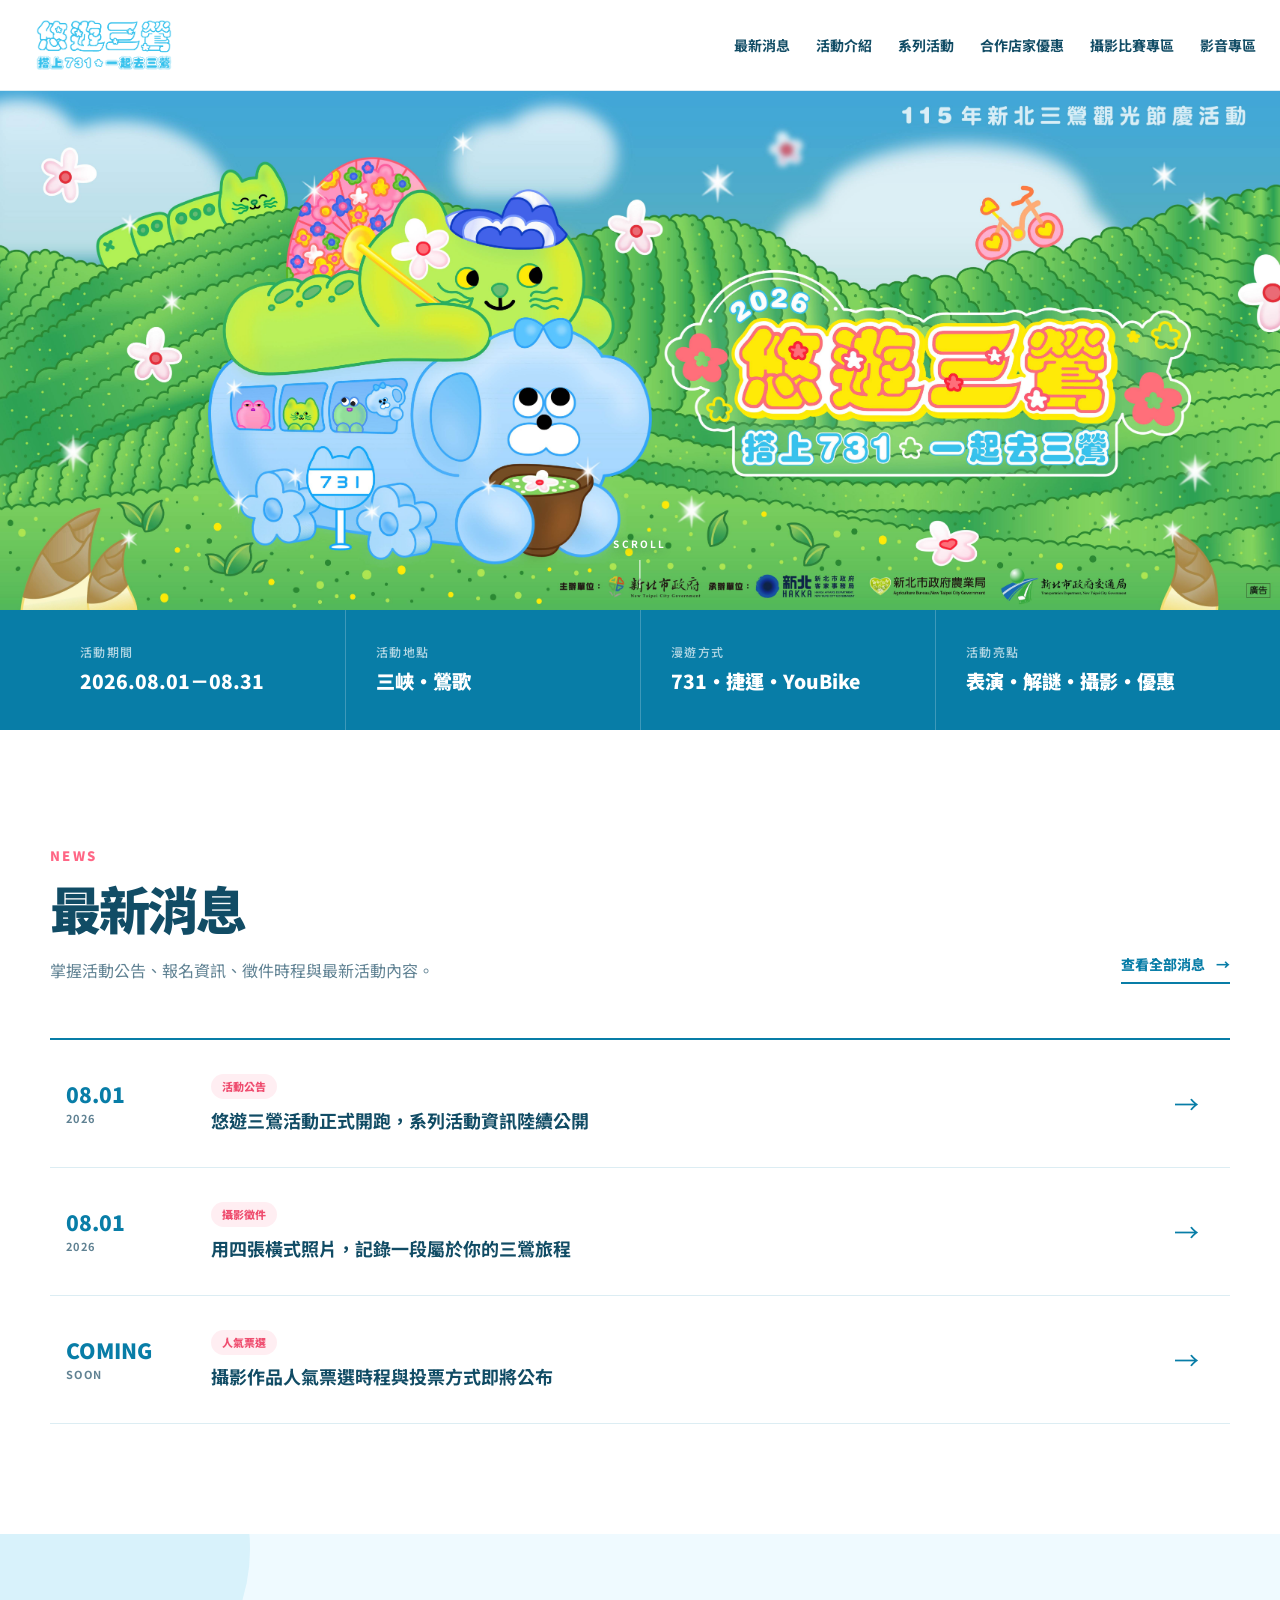
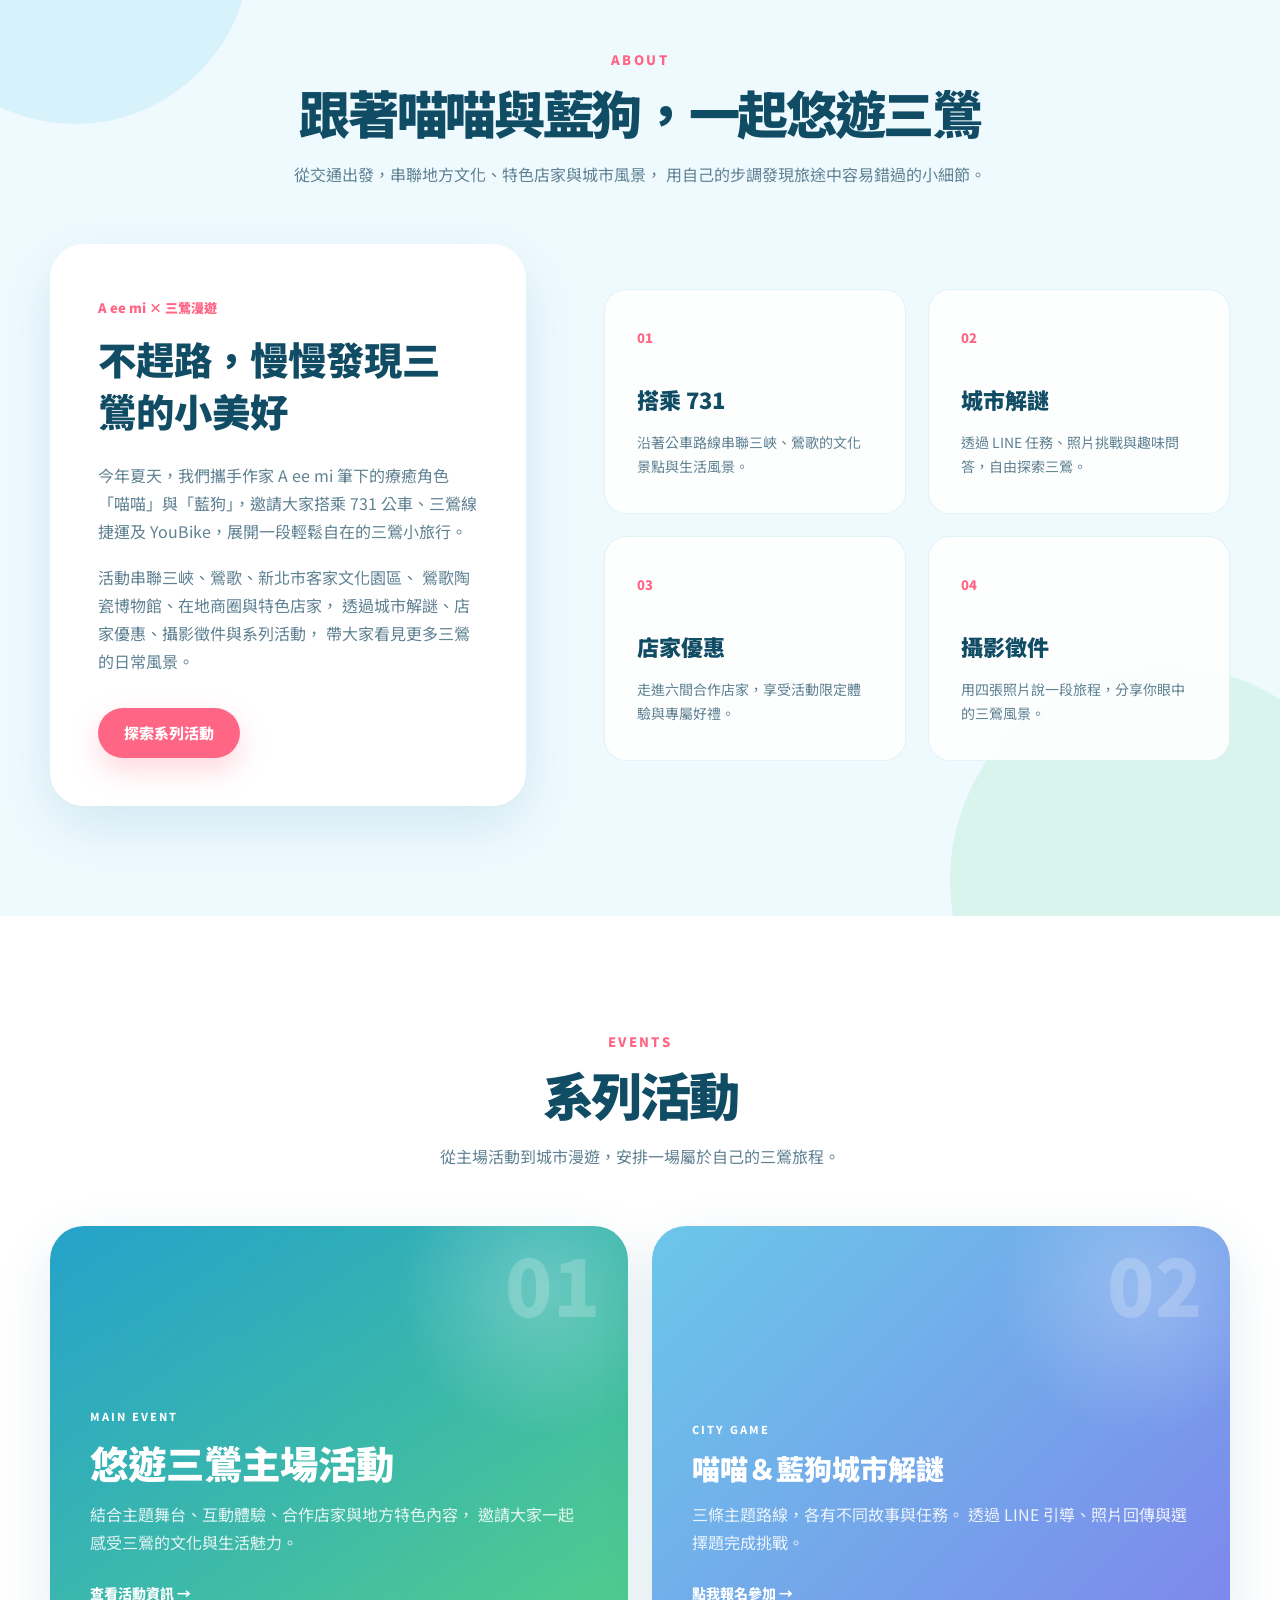
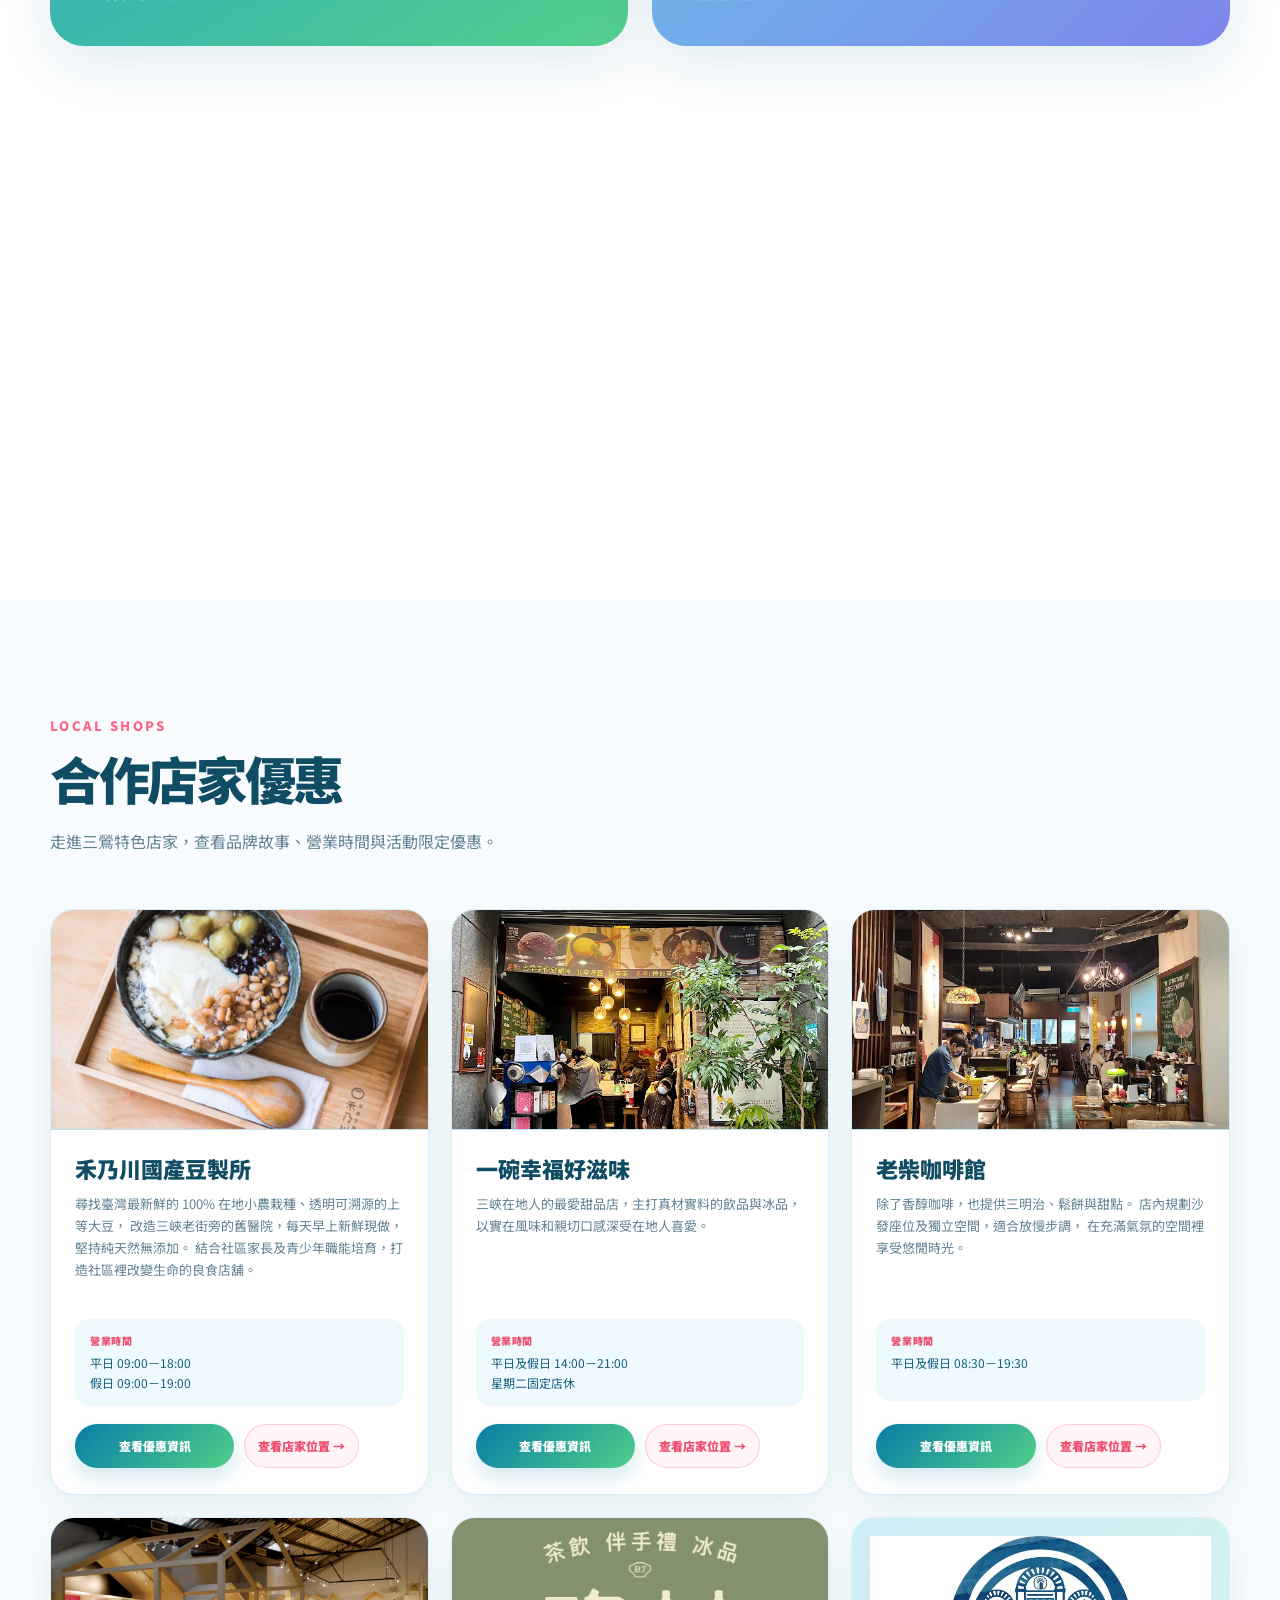
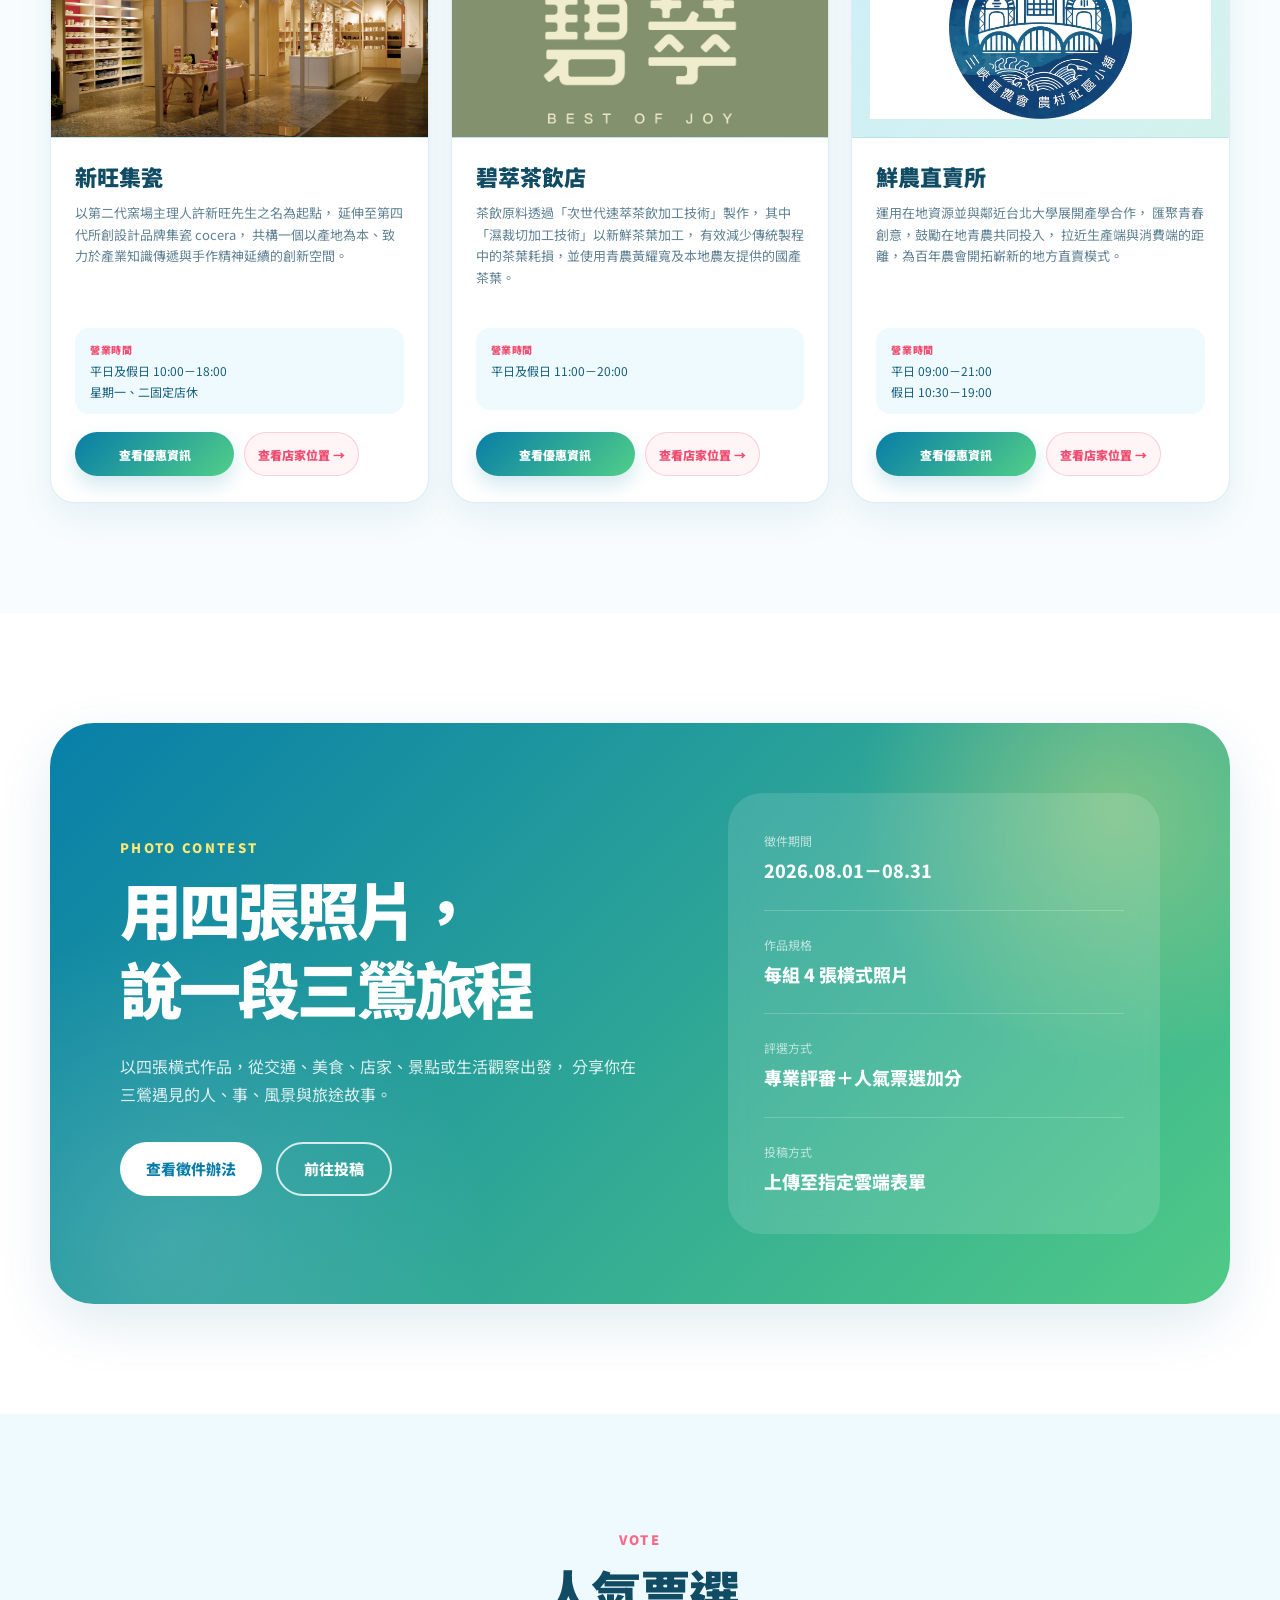
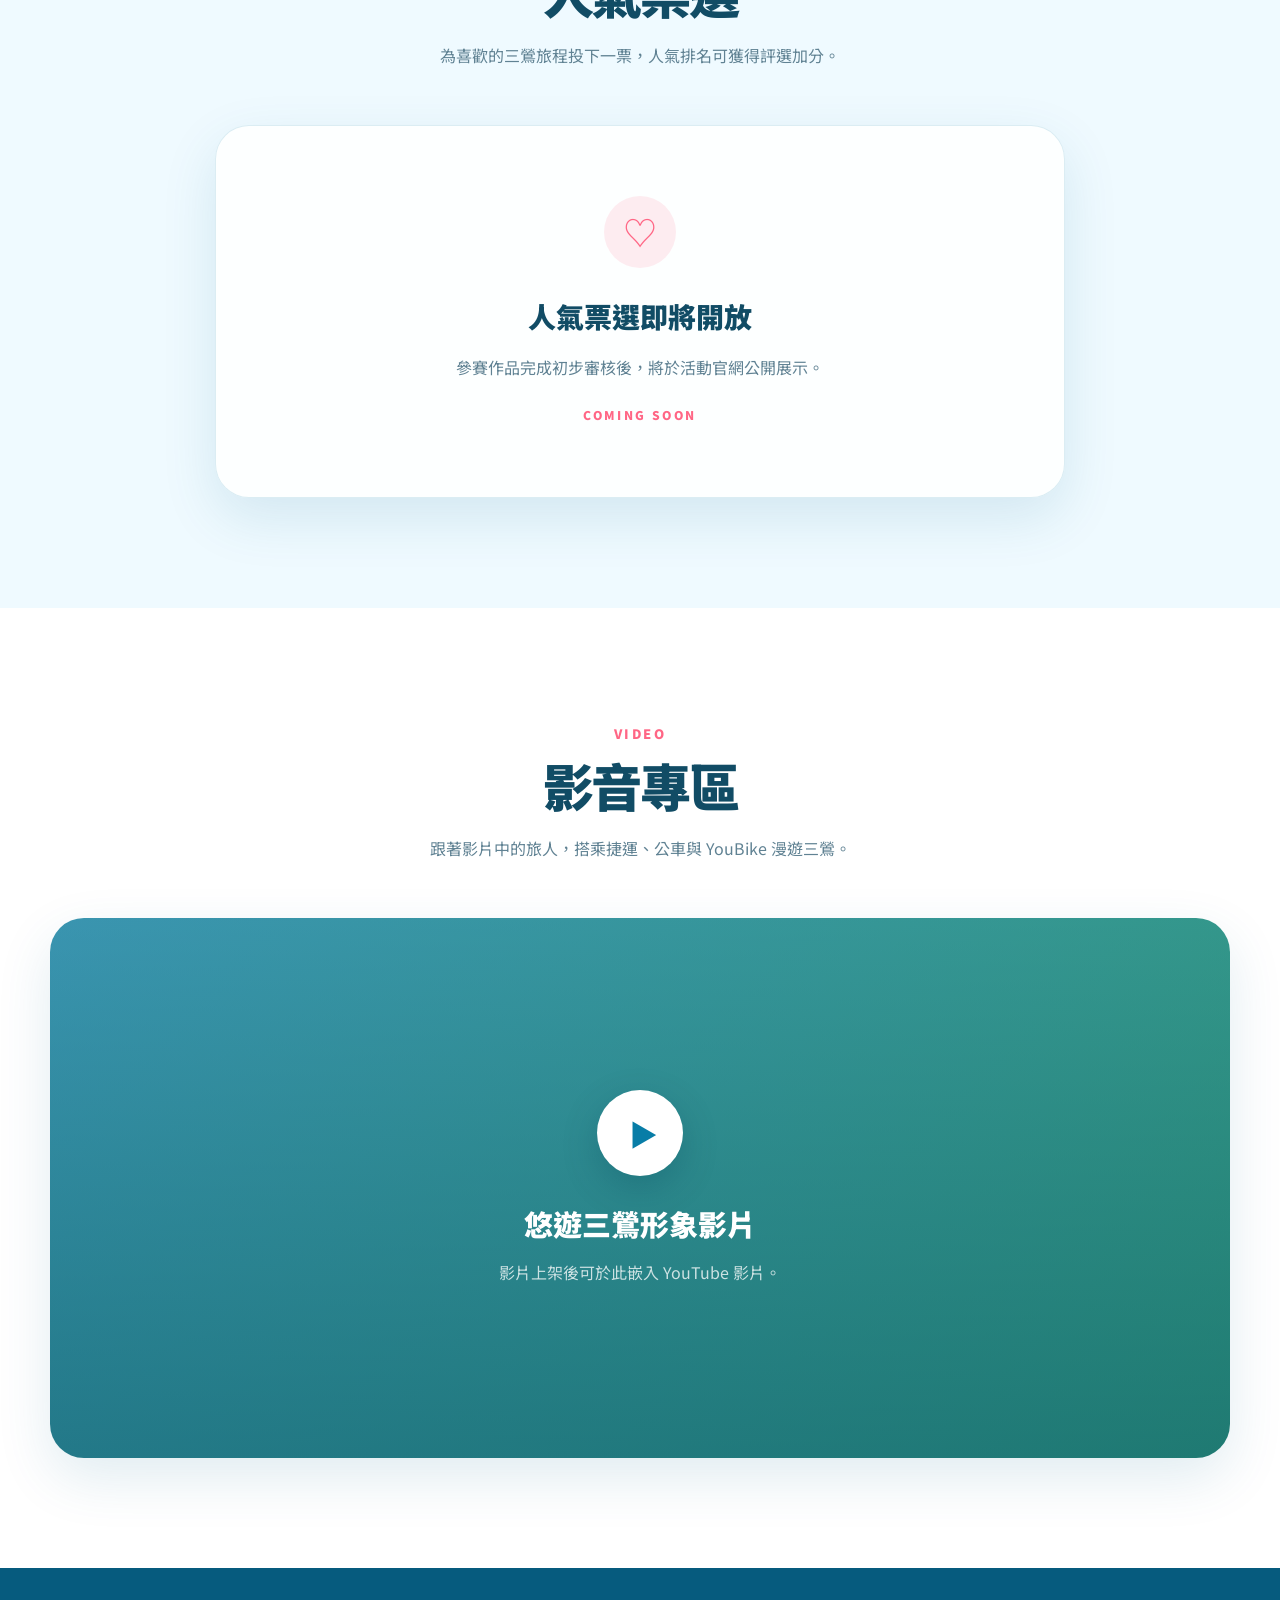
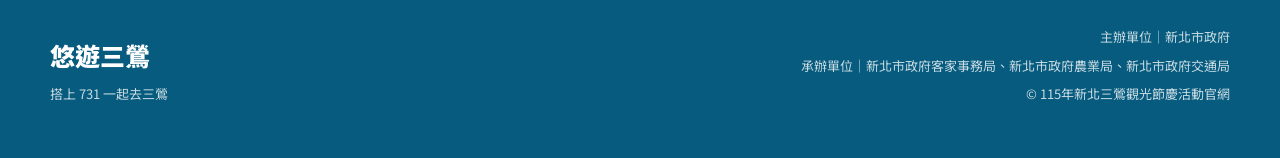
==== index.html @ c8d2fa70 "Update index.html" ====
<!DOCTYPE html>

<html lang="zh-Hant">
<head>
<meta charset="utf-8"/>
<meta content="width=device-width, initial-scale=1.0" name="viewport"/>
<title>悠遊三鶯｜搭上 731 一起去三鶯</title>
<meta content="跟著 A ee mi 筆下的「喵喵&amp;藍狗」，一起搭上 731，探索三峽、鶯歌的文化風景、合作店家、城市解謎與系列活動。" name="description"/>
<link href="https://fonts.googleapis.com" rel="preconnect"/>
<link crossorigin="" href="https://fonts.gstatic.com" rel="preconnect"/>
<link href="https://fonts.googleapis.com/css2?family=Noto+Sans+TC:wght@400;500;700;900&amp;display=swap" rel="stylesheet"/>
<link href="style.css" rel="stylesheet"/>

<style>
  /* 系列活動刪除「名人一日導遊」後的雙卡版型 */
  .events-section .event-grid {
    grid-template-columns: repeat(2, minmax(0, 1fr));
    align-items: stretch;
  }

  .events-section .event-main,
  .events-section .event-game {
    grid-column: auto;
    grid-row: auto;
    min-height: 420px;
  }

  @media (max-width: 768px) {
    .events-section .event-grid {
      grid-template-columns: 1fr;
    }

    .events-section .event-main,
    .events-section .event-game {
      min-height: 340px;
    }
  }
</style>

</head>
<body>
<!-- 網站導覽列 -->
<header class="site-header">
<div class="header-inner">
<a aria-label="悠遊三鶯首頁" class="logo" href="#top"><img alt="悠遊三鶯" class="site-logo-image" src="images/logo.png"/></a>
<button aria-controls="main-nav" aria-expanded="false" aria-label="開啟選單" class="menu-toggle" type="button">
<span></span>
<span></span>
<span></span>
</button>
<nav class="main-nav" id="main-nav">
<a href="#news">最新消息</a>
<a href="#about">活動介紹</a>
<a href="#events">系列活動</a>
<a href="#shops">合作店家優惠</a>
<a href="#photo">攝影比賽專區</a>
<a href="#video">影音專區</a>
</nav>
</div>
</header>
<main id="top">
<!-- 首頁滿版 Banner -->
<section aria-label="悠遊三鶯活動主視覺" class="hero-banner">
<img alt="2026 悠遊三鶯，搭上 731 一起去三鶯" src="kv.png"/>
<a aria-label="向下查看活動內容" class="scroll-down" href="#news">
<span>SCROLL</span>
<i></i>
</a>
</section>
<!-- 首頁快速資訊 -->
<section aria-label="活動重點資訊" class="quick-info">
<div class="quick-info-inner">
<article class="quick-info-item">
<span class="quick-label">活動期間</span>
<strong>2026.08.01－08.31</strong>
</article>
<article class="quick-info-item">
<span class="quick-label">活動地點</span>
<strong>三峽・鶯歌</strong>
</article>
<article class="quick-info-item">
<span class="quick-label">漫遊方式</span>
<strong>731・捷運・YouBike</strong>
</article>
<article class="quick-info-item">
<span class="quick-label">活動亮點</span>
<strong>表演・解謎・攝影・優惠</strong>
</article>
</div>
</section>
<!-- 最新消息 -->
<section class="section news-section" id="news">
<div class="container">
<div class="section-heading heading-row">
<div>
<span class="section-en">NEWS</span>
<h2>最新消息</h2>
<p>掌握活動公告、報名資訊、徵件時程與最新活動內容。</p>
</div>
<a class="text-link" href="#">
            查看全部消息
            <span aria-hidden="true">→</span>
</a>
</div>
<div class="news-list">
<a class="news-item" href="#">
<time datetime="2026-08-01">
<span>08.01</span>
<small>2026</small>
</time>
<div class="news-content">
<span class="news-tag">活動公告</span>
<h3>悠遊三鶯活動正式開跑，系列活動資訊陸續公開</h3>
</div>
<span aria-hidden="true" class="news-arrow">→</span>
</a>
<a class="news-item" href="#">
<time datetime="2026-08-01">
<span>08.01</span>
<small>2026</small>
</time>
<div class="news-content">
<span class="news-tag">攝影徵件</span>
<h3>用四張橫式照片，記錄一段屬於你的三鶯旅程</h3>
</div>
<span aria-hidden="true" class="news-arrow">→</span>
</a>
<a class="news-item" href="#">
<time>
<span>COMING</span>
<small>SOON</small>
</time>
<div class="news-content">
<span class="news-tag">人氣票選</span>
<h3>攝影作品人氣票選時程與投票方式即將公布</h3>
</div>
<span aria-hidden="true" class="news-arrow">→</span>
</a>
</div>
</div>
</section>
<!-- 活動介紹 -->
<section class="section about-section" id="about">
<div class="container">
<div class="section-heading centered">
<span class="section-en">ABOUT</span>
<h2>跟著喵喵與藍狗，一起悠遊三鶯</h2>
<p>
            從交通出發，串聯地方文化、特色店家與城市風景，
            用自己的步調發現旅途中容易錯過的小細節。
          </p>
</div>
<div class="about-layout">
<div class="about-story">
<span class="story-label">A ee mi × 三鶯漫遊</span>
<h3>不趕路，慢慢發現三鶯的小美好</h3>
<p>
              今年夏天，我們攜手作家 A ee mi 筆下的療癒角色
              「喵喵」與「藍狗」，邀請大家搭乘 731 公車、三鶯線捷運及
              YouBike，展開一段輕鬆自在的三鶯小旅行。
            </p>
<p>
              活動串聯三峽、鶯歌、新北市客家文化園區、
              鶯歌陶瓷博物館、在地商圈與特色店家，
              透過城市解謎、店家優惠、攝影徵件與系列活動，
              帶大家看見更多三鶯的日常風景。
            </p>
<a class="button button-primary" href="#events">
              探索系列活動
            </a>
</div>
<div class="about-cards">
<article class="about-card">
<span>01</span>
<h3>搭乘 731</h3>
<p>沿著公車路線串聯三峽、鶯歌的文化景點與生活風景。</p>
</article>
<article class="about-card">
<span>02</span>
<h3>城市解謎</h3>
<p>透過 LINE 任務、照片挑戰與趣味問答，自由探索三鶯。</p>
</article>
<article class="about-card">
<span>03</span>
<h3>店家優惠</h3>
<p>走進六間合作店家，享受活動限定體驗與專屬好禮。</p>
</article>
<article class="about-card">
<span>04</span>
<h3>攝影徵件</h3>
<p>用四張照片說一段旅程，分享你眼中的三鶯風景。</p>
</article>
</div>
</div>
</div>
</section>
<!-- 系列活動 -->
<section class="section events-section" id="events">
<div class="container">
<div class="section-heading centered">
<span class="section-en">EVENTS</span>
<h2>系列活動</h2>
<p>從主場活動到城市漫遊，安排一場屬於自己的三鶯旅程。</p>
</div>
<div class="event-grid">
<article class="event-card event-main">
<div class="event-number">01</div>
<div class="event-content">
<span class="event-type">MAIN EVENT</span>
<h3>悠遊三鶯主場活動</h3>
<p>
                結合主題舞台、互動體驗、合作店家與地方特色內容，
                邀請大家一起感受三鶯的文化與生活魅力。
              </p>
<a href="main-event.html">查看活動資訊 →</a>
</div>
</article>

<article class="event-card event-game">
<div class="event-number">02</div>
<div class="event-content">
<span class="event-type">CITY GAME</span>
<h3>喵喵＆藍狗城市解謎</h3>
<p>
                三條主題路線，各有不同故事與任務。
                透過 LINE 引導、照片回傳與選擇題完成挑戰。
              </p>
<a href="https://www.accupass.com/event/2607160624321374075170" rel="noopener noreferrer" target="_blank">
               點我報名參加 →
             </a>
</div>
</article>
</div>
</div>
</section>
<!-- 合作店家優惠 -->
<section class="section shop-section shop-section-detailed" id="shops">
<div class="container">
<div class="section-heading heading-row">
<div>
<span class="section-en">LOCAL SHOPS</span>
<h2>合作店家優惠</h2>
<p>走進三鶯特色店家，查看品牌故事、營業時間與活動限定優惠。</p>
</div>
</div>
<div class="shop-grid shop-grid-detailed">
<article class="shop-card shop-card-detailed">
<div class="shop-photo">
<span class="shop-photo-placeholder">禾乃川國產豆製所照片</span>
<img alt="禾乃川國產豆製所" loading="lazy" onerror="this.style.display='none';" src="images/shops/henai-chuan.jpg"/>
</div>
<div class="shop-card-body">
<h3>禾乃川國產豆製所</h3>
<p class="shop-description">
                尋找臺灣最新鮮的 100% 在地小農栽種、透明可溯源的上等大豆，
                改造三峽老街旁的舊醫院，每天早上新鮮現做，堅持純天然無添加。
                結合社區家長及青少年職能培育，打造社區裡改變生命的良食店舖。
              </p>
<div class="shop-hours">
<span>營業時間</span>
<p>平日 09:00－18:00</p>
<p>假日 09:00－19:00</p>
</div>
<div class="shop-actions"><button class="shop-offer-button" data-shop="禾乃川國產豆製所" type="button">查看優惠資訊</button><a class="shop-map-link" href="https://maps.app.goo.gl/vyKncZFUp3vrbDww5" rel="noopener noreferrer" target="_blank">
                查看店家位置 →
              </a></div></div>
</article>
<article class="shop-card shop-card-detailed">
<div class="shop-photo">
<span class="shop-photo-placeholder">一碗幸福好滋味照片</span>
<img alt="一碗幸福好滋味" loading="lazy" onerror="this.style.display='none';" src="images/shops/happiness-bowl.jpg"/>
</div>
<div class="shop-card-body">
<h3>一碗幸福好滋味</h3>
<p class="shop-description">
                三峽在地人的最愛甜品店，主打真材實料的飲品與冰品，
                以實在風味和親切口感深受在地人喜愛。
              </p>
<div class="shop-hours">
<span>營業時間</span>
<p>平日及假日 14:00－21:00</p>
<p>星期二固定店休</p>
</div>
<div class="shop-actions"><button class="shop-offer-button" data-shop="一碗幸福好滋味" type="button">查看優惠資訊</button><a class="shop-map-link" href="https://maps.app.goo.gl/JLTDBK932C9ifXGV7" rel="noopener noreferrer" target="_blank">
                查看店家位置 →
              </a></div></div>
</article>
<article class="shop-card shop-card-detailed">
<div class="shop-photo">
<span class="shop-photo-placeholder">老柴咖啡館照片</span>
<img alt="老柴咖啡館" loading="lazy" onerror="this.style.display='none';" src="images/shops/old-chai-cafe.jpg"/>
</div>
<div class="shop-card-body">
<h3>老柴咖啡館</h3>
<p class="shop-description">
                除了香醇咖啡，也提供三明治、鬆餅與甜點。
                店內規劃沙發座位及獨立空間，適合放慢步調，
                在充滿氣氛的空間裡享受悠閒時光。
              </p>
<div class="shop-hours">
<span>營業時間</span>
<p>平日及假日 08:30－19:30</p>
</div>
<div class="shop-actions"><button class="shop-offer-button" data-shop="老柴咖啡館" type="button">查看優惠資訊</button><a class="shop-map-link" href="https://maps.app.goo.gl/q3bTBb8xuRQWhxkd9" rel="noopener noreferrer" target="_blank">
                查看店家位置 →
              </a></div></div>
</article>
<article class="shop-card shop-card-detailed">
<div class="shop-photo">
<span class="shop-photo-placeholder">新旺集瓷照片</span>
<img alt="新旺集瓷" loading="lazy" onerror="this.style.display='none';" src="images/shops/cocera.jpg"/>
</div>
<div class="shop-card-body">
<h3>新旺集瓷</h3>
<p class="shop-description">
                以第二代窯場主理人許新旺先生之名為起點，
                延伸至第四代所創設計品牌集瓷 cocera，
                共構一個以產地為本、致力於產業知識傳遞與手作精神延續的創新空間。
              </p>
<div class="shop-hours">
<span>營業時間</span>
<p>平日及假日 10:00－18:00</p>
<p>星期一、二固定店休</p>
</div>
<div class="shop-actions"><button class="shop-offer-button" data-shop="新旺集瓷" type="button">查看優惠資訊</button><a class="shop-map-link" href="https://maps.app.goo.gl/CU18ashd1MPxraRT8" rel="noopener noreferrer" target="_blank">
                查看店家位置 →
              </a></div></div>
</article>
<article class="shop-card shop-card-detailed">
<div class="shop-photo">
<span class="shop-photo-placeholder">碧萃茶飲店照片</span>
<img alt="碧萃茶飲店" loading="lazy" onerror="this.style.display='none';" src="images/shops/bicui-tea.jpg"/>
</div>
<div class="shop-card-body">
<h3>碧萃茶飲店</h3>
<p class="shop-description">
                茶飲原料透過「次世代速萃茶飲加工技術」製作，
                其中「濕裁切加工技術」以新鮮茶葉加工，
                有效減少傳統製程中的茶葉耗損，並使用青農黃耀寬及本地農友提供的國產茶葉。
              </p>
<div class="shop-hours">
<span>營業時間</span>
<p>平日及假日 11:00－20:00</p>
</div>
<div class="shop-actions"><button class="shop-offer-button" data-shop="碧萃茶飲店" type="button">查看優惠資訊</button><a class="shop-map-link" href="https://maps.app.goo.gl/6PYu6UVYXWyxRqwR7" rel="noopener noreferrer" target="_blank">
                查看店家位置 →
              </a></div></div>
</article>
<article class="shop-card shop-card-detailed">
<div class="shop-photo">
<span class="shop-photo-placeholder">鮮農直賣所照片</span>
<img alt="鮮農直賣所" class="fresh-farm-logo" loading="lazy" onerror="this.style.display='none';" src="images/shops/fresh-farm.jpg"/>
</div>
<div class="shop-card-body">
<h3>鮮農直賣所</h3>
<p class="shop-description">
                運用在地資源並與鄰近台北大學展開產學合作，
                匯聚青春創意，鼓勵在地青農共同投入，
                拉近生產端與消費端的距離，為百年農會開拓嶄新的地方直賣模式。
              </p>
<div class="shop-hours">
<span>營業時間</span>
<p>平日 09:00－21:00</p>
<p>假日 10:30－19:00</p>
</div>
<div class="shop-actions"><button class="shop-offer-button" data-shop="鮮農直賣所" type="button">查看優惠資訊</button><a class="shop-map-link" href="https://maps.app.goo.gl/XaetP7XUG8SASUWr6" rel="noopener noreferrer" target="_blank">
                查看店家位置 →
              </a></div></div>
</article>
</div>
</div>
</section>
<!-- 攝影比賽 -->
<section class="section photo-section" id="photo">
<div class="container">
<div class="photo-panel">
<div class="photo-copy">
<span class="section-en">PHOTO CONTEST</span>
<h2>用四張照片，<br/>說一段三鶯旅程</h2>
<p>
              以四張橫式作品，從交通、美食、店家、景點或生活觀察出發，
              分享你在三鶯遇見的人、事、風景與旅途故事。
            </p>
<div class="photo-actions">
<a class="button button-light photo-rules-button" data-open-photo-rules="" href="#">查看徵件辦法</a>
<a class="button button-outline-light" href="https://docs.google.com/forms/d/e/1FAIpQLSczo1imDWMBaRLLEHo4dkrKENw0OFy5-4ehUyq7WLiGlZ7Iuw/viewform?usp=dialog" rel="noopener noreferrer" target="_blank">前往投稿</a>
</div>
</div>
<div class="photo-details">
<div class="photo-detail">
<span>徵件期間</span>
<strong>2026.08.01－08.31</strong>
</div>
<div class="photo-detail">
<span>作品規格</span>
<strong>每組 4 張橫式照片</strong>
</div>
<div class="photo-detail">
<span>評選方式</span>
<strong>專業評審＋人氣票選加分</strong>
</div>
<div class="photo-detail">
<span>投稿方式</span>
<strong>上傳至指定雲端表單</strong>
</div>
</div>
</div>
</div>
</section>
<!-- 人氣票選 -->
<section class="section vote-section" id="vote">
<div class="container">
<div class="section-heading centered">
<span class="section-en">VOTE</span>
<h2>人氣票選</h2>
<p>為喜歡的三鶯旅程投下一票，人氣排名可獲得評選加分。</p>
</div>
<div class="coming-panel">
<div class="coming-icon">♡</div>
<h3>人氣票選即將開放</h3>
<p>參賽作品完成初步審核後，將於活動官網公開展示。</p>
<span>COMING SOON</span>
</div>
</div>
</section>
<!-- 影音專區 -->
<section class="section video-section" id="video">
<div class="container">
<div class="section-heading centered">
<span class="section-en">VIDEO</span>
<h2>影音專區</h2>
<p>跟著影片中的旅人，搭乘捷運、公車與 YouBike 漫遊三鶯。</p>
</div>
<div class="video-placeholder">
<div aria-hidden="true" class="play-button">▶</div>
<h3>悠遊三鶯形象影片</h3>
<p>影片上架後可於此嵌入 YouTube 影片。</p>
</div>
</div>
</section>
<!-- 交通資訊 -->
</main>
<!-- 頁尾 -->
<div aria-hidden="true" class="shop-offer-modal" id="shop-offer-modal">
<div class="shop-offer-backdrop" data-close-shop-modal=""></div>
<section aria-labelledby="shop-modal-title" aria-modal="true" class="shop-offer-dialog" role="dialog">
<button aria-label="關閉優惠資訊" class="shop-modal-close" data-close-shop-modal="" type="button">×</button>
<span class="shop-modal-kicker">SHOP OFFER</span>
<h2 id="shop-modal-title"></h2>
<p class="shop-modal-intro">
      交通限定優惠券可透過指定搭乘731公車，掃描車上之 QR Code 取得。
    </p>
<div class="shop-modal-sections">
<article class="shop-modal-section shop-modal-game">
<span>解謎限定優惠券</span>
<div id="shop-modal-game"></div>
</article>
<article class="shop-modal-section shop-modal-traffic">
<span>交通限定優惠券</span>
<div id="shop-modal-traffic"></div>
</article>
</div>
</section>
</div>
<div aria-hidden="true" class="photo-rules-modal" id="photo-rules-modal">
<div class="photo-rules-backdrop" data-close-photo-rules=""></div>
<section aria-labelledby="photo-rules-title" aria-modal="true" class="photo-rules-dialog" role="dialog">
<button aria-label="關閉攝影競賽簡章" class="photo-rules-close" data-close-photo-rules="" type="button">
      ×
    </button>
<div class="photo-rules-header">
<span>PHOTO CONTEST</span>
<h2 id="photo-rules-title">悠遊三鶯 × 我的四格旅行</h2>
<p>攝影徵件比賽簡章</p>
</div>
<div class="photo-rules-content">
<section class="rules-section rules-overview">
<h3>徵件主題</h3>
<p>
          三鶯的魅力，不只在熱門景點，也藏在沿途的街景、美食、店家與人文故事。
          邀請大家搭乘 731 公車、騎乘 YouBike 或步行漫遊街區，
          以 4 張照片串聯成一段屬於自己的三鶯旅行故事。
        </p>
</section>
<div class="rules-summary-grid">
<article>
<span>徵件期間</span>
<strong>2026.08.01－08.31</strong>
</article>
<article>
<span>參加資格</span>
<strong>不限年齡、國籍</strong>
</article>
<article>
<span>作品形式</span>
<strong>每組 4 張橫式照片</strong>
</article>
<article>
<span>拍攝範圍</span>
<strong>三峽區、鶯歌區</strong>
</article>
</div>
<section class="rules-section">
<h3>參賽方式</h3>
<ol>
<li>
<strong>拍攝主題：</strong>
            自訂主題並繳交一組 4 張系列作品，鼓勵從交通、美食、店家、
            景點、人文故事與生活風景等角度呈現三鶯特色。
          </li>
<li><strong>拍攝工具：</strong>不限，手機、數位相機、底片相機皆可。</li>
<li><strong>拍攝地點：</strong>限於三峽區、鶯歌區範圍內。</li>
</ol>
</section>
<section class="rules-section">
<h3>作品規格</h3>
<ul>
<li>照片可為彩色或黑白，須為橫式構圖。</li>
<li>長邊 2,400－6,000 px，單張檔案 20MB 以下。</li>
<li>須上傳報名表、作品介紹與 4 張照片順序示意圖。</li>
<li>須上傳親筆簽名或蓋章之著作權授權暨個人資料蒐集同意書。</li>
<li>未滿 18 歲者，須由法定代理人或監護人簽署同意。</li>
</ul>
</section>
<section class="rules-section">
<h3>繳件方式</h3>
<p>
          本活動採網路報名。請於徵件期間完成 Google 表單資料填寫，
          並確認作品、報名表、作品介紹及授權同意書皆已成功上傳，
          才算完成報名程序。
        </p>
</section>
<section class="rules-section">
<h3>獎勵辦法</h3>
<div class="rules-prize-grid">
<article><span>第一名</span><strong>新臺幣 10,000 元</strong><small>獎狀乙份</small></article>
<article><span>第二名</span><strong>新臺幣 6,000 元</strong><small>獎狀乙份</small></article>
<article><span>第三名</span><strong>新臺幣 3,000 元</strong><small>獎狀乙份</small></article>
<article><span>優選 5 名</span><strong>每名新臺幣 1,000 元</strong><small>獎狀乙份</small></article>
</div>
</section>
<section class="rules-section">
<h3>評分標準</h3>
<div class="rules-score-list">
<div><span>主題契合度</span><strong>30%</strong></div>
<div><span>故事完整性（四張照片）</span><strong>30%</strong></div>
<div><span>攝影構圖與美感</span><strong>25%</strong></div>
<div><span>創意與特色</span><strong>15%</strong></div>
<div><span>人氣票選加分</span><strong>最高 +5 分</strong></div>
</div>
</section>
<section class="rules-section">
<h3>人氣票選加分</h3>
<p>
          人氣票選不作為獨立獎項，而是評審總分的加分項目。
          第一名至第五名依序加 5、4、3、2、1 分，第六名以後不加分。
        </p>
</section>
<section class="rules-section">
<h3>得獎公布</h3>
<p>
          得獎名單預計於 2026 年 9 月 21 日前公布於
          「新北市客家局」官方 Facebook 粉絲專頁及「悠遊三鶯」活動官網，
          並以電子郵件及電話通知得獎者。
        </p>
</section>
<section class="rules-section rules-notice">
<h3>重要注意事項</h3>
<ul>
<li>參賽作品須為本人原創，且不得侵害第三人之著作權、肖像權或其他權利。</li>
<li>參賽者須使用真實身份資料投稿，資料不實者將取消參賽或得獎資格。</li>
<li>主辦單位保留解釋、修改及補充競賽規則與獎項內容之權利。</li>
<li>完整參賽規則、授權範圍及個資蒐集內容，請詳閱完整 PDF 簡章。</li>
</ul>
</section>
</div>
<div class="photo-rules-actions">
<a class="button button-outline" href="docs/photo-contest-rules.pdf" rel="noopener noreferrer" target="_blank">
        查看完整 PDF 簡章
      </a>
<a class="button button-primary" href="https://docs.google.com/forms/d/e/1FAIpQLSczo1imDWMBaRLLEHo4dkrKENw0OFy5-4ehUyq7WLiGlZ7Iuw/viewform?usp=dialog" rel="noopener noreferrer" target="_blank">
        前往投稿
      </a>
</div>
</section>
</div>
<footer class="site-footer">
<div class="footer-inner">
<div class="footer-brand">
<strong>悠遊三鶯</strong>
<p>搭上 731  一起去三鶯</p>
</div>
<div class="footer-info">
<p>主辦單位｜新北市政府</p>
<p>承辦單位｜新北市政府客家事務局、新北市政府農業局、新北市政府交通局</p>
<p>© 115年新北三鶯觀光節慶活動官網</p>
</div>
</div>
</footer>
<script>
    const menuToggle = document.querySelector(".menu-toggle");
    const mainNav = document.querySelector(".main-nav");
    const navLinks = document.querySelectorAll(".main-nav a");

    menuToggle.addEventListener("click", () => {
      const isOpen = mainNav.classList.toggle("is-open");
      menuToggle.classList.toggle("is-active", isOpen);
      menuToggle.setAttribute("aria-expanded", String(isOpen));
    });

    navLinks.forEach((link) => {
      link.addEventListener("click", () => {
        mainNav.classList.remove("is-open");
        menuToggle.classList.remove("is-active");
        menuToggle.setAttribute("aria-expanded", "false");
      });
    });
  

    /* 合作店家優惠彈出視窗 */
    const shopOfferData = {
      '禾乃川國產豆製所': { game: '<p>憑券可免費兌換<strong>全豆豆乳 300ml 共 2 瓶</strong>。</p>', traffic: '<p>憑電子優惠券來店單筆消費滿<strong>299 元</strong>，即贈<strong>霜淇淋乙支</strong>，口味依現場供應為主。</p>' },
      '一碗幸福好滋味': { game: '<p>免費兌換<strong>仙草漂浮乙杯（牛奶冰＋仙草茶）</strong>，價值 50 元。</p>\n          <h4>加購優惠（二選一）</h4>\n          <ol>\n            <li>招牌仙草凍圓＋牛奶冰乙碗，優惠價 60 元（原價 65 元）。</li>\n            <li>瓶裝仙草茶乙瓶，優惠價 80 元（原價 90 元）。</li>\n          </ol>', traffic: '<p>憑電子優惠券購買「吃ㄉ仙草系列」或「仙草杯杯系列」商品，即可折抵<strong>15 元</strong>。</p>\n          <span class="modal-limit">限量 1,500 組</span>' },
      '老柴咖啡館': { game: '<p>憑券購買精品咖啡，即招待<strong>職人手作餅乾乙份</strong>，並加贈<strong>本日精選職人濾掛咖啡包乙份</strong>，總價值 210 元。</p>', traffic: '<p>憑電子優惠券可擇一使用：</p>\n          <ol>\n            <li>外帶指定夏日冷萃特調咖啡，享 5 折優惠。</li>\n            <li>消費單品咖啡，即贈本日精選職人濾掛咖啡包乙份，價值 60 元。</li>\n          </ol>\n          <span class="modal-limit">限量 200 組</span>' },
      '新旺集瓷': { game: '<p><strong>器皿釉上貼花 A 套餐</strong>優惠價 299 元（原價 380 元），須提前預約。</p>\n          <h4>體驗內容</h4>\n          <ul>\n            <li>台灣造型盤 9 吋</li>\n            <li>花紙乙張</li>\n            <li>器皿窯燒費用</li>\n          </ul>\n          <small>運費另計。</small>', traffic: '<p>憑電子優惠券來店購買商品，單筆消費滿<strong>500 元</strong>即可折抵<strong>50 元</strong>。</p>' },
      '碧萃茶飲店': { game: '<p>購買任一口味霜淇淋，即可折抵<strong>20 元</strong>，口味依現場供應為主。</p>', traffic: '<p>憑電子優惠券消費飲品、甜點或霜淇淋，不限金額，即可用<strong>39 元</strong>加購檸檬紅茶乙杯。</p>\n          <span class="modal-limit">限量 400 組</span>' },
      '鮮農直賣所': { game: '<p>憑券來店單筆消費滿<strong>488 元</strong>，即可免費獲得<strong>冰棒乙支</strong>，口味依現場供應為主。</p>', traffic: '<p>憑電子優惠券購買下列指定商品，即可折抵<strong>50 元</strong>：</p>\n          <ul>\n            <li>袋袋相傳茶葉套組</li>\n            <li>碧螺春 30 入立體茶包</li>\n            <li>蜜香紅茶 30 入立體茶包</li>\n          </ul>\n          <span class="modal-limit">限量 200 組</span>' }
    };
    const shopModal = document.getElementById("shop-offer-modal");
    const shopModalTitle = document.getElementById("shop-modal-title");
    const shopModalGame = document.getElementById("shop-modal-game");
    const shopModalTraffic = document.getElementById("shop-modal-traffic");
    const shopOfferButtons = document.querySelectorAll(".shop-offer-button");
    const shopModalCloseButtons = document.querySelectorAll("[data-close-shop-modal]");

    function openShopModal(shopName) {
      const offer = shopOfferData[shopName];
      if (!offer || !shopModal) return;
      shopModalTitle.textContent = shopName;
      shopModalGame.innerHTML = offer.game;
      shopModalTraffic.innerHTML = offer.traffic;
      shopModal.classList.add("is-open");
      shopModal.setAttribute("aria-hidden", "false");
      document.body.classList.add("shop-modal-open");
      const closeButton = shopModal.querySelector(".shop-modal-close");
      if (closeButton) closeButton.focus();
    }

    function closeShopModal() {
      if (!shopModal) return;
      shopModal.classList.remove("is-open");
      shopModal.setAttribute("aria-hidden", "true");
      document.body.classList.remove("shop-modal-open");
    }

    shopOfferButtons.forEach((button) => {
      button.addEventListener("click", () => openShopModal(button.dataset.shop));
    });

    shopModalCloseButtons.forEach((button) => {
      button.addEventListener("click", closeShopModal);
    });

    document.addEventListener("keydown", (event) => {
      if (event.key === "Escape" && shopModal?.classList.contains("is-open")) {
        closeShopModal();
      }
    });


    /* 攝影競賽簡章彈出視窗 */
    const photoRulesModal = document.getElementById("photo-rules-modal");
    const photoRulesOpenButtons = document.querySelectorAll("[data-open-photo-rules]");
    const photoRulesCloseButtons = document.querySelectorAll("[data-close-photo-rules]");

    function openPhotoRulesModal() {
      if (!photoRulesModal) return;
      photoRulesModal.classList.add("is-open");
      photoRulesModal.setAttribute("aria-hidden", "false");
      document.body.classList.add("photo-rules-open");

      const closeButton = photoRulesModal.querySelector(".photo-rules-close");
      if (closeButton) closeButton.focus();
    }

    function closePhotoRulesModal() {
      if (!photoRulesModal) return;
      photoRulesModal.classList.remove("is-open");
      photoRulesModal.setAttribute("aria-hidden", "true");
      document.body.classList.remove("photo-rules-open");
    }

    photoRulesOpenButtons.forEach((button) => {
      button.addEventListener("click", (event) => {
        event.preventDefault();
        openPhotoRulesModal();
      });
    });

    photoRulesCloseButtons.forEach((button) => {
      button.addEventListener("click", closePhotoRulesModal);
    });

    document.addEventListener("keydown", (event) => {
      if (event.key === "Escape" && photoRulesModal?.classList.contains("is-open")) {
        closePhotoRulesModal();
      }
    });
</script>
</body>
</html>
---- style.css ----
/* ========================================
   基礎設定
======================================== */

:root {
  --blue: #087da7;
  --blue-dark: #065b7e;
  --blue-light: #dff6ff;
  --sky: #61c9e6;
  --green: #51cf89;
  --pink: #ff6685;
  --pink-dark: #ef4e70;
  --yellow: #ffe875;
  --white: #ffffff;
  --text: #155f7d;
  --text-dark: #114c65;
  --muted: #608293;
  --line: rgba(8, 125, 167, 0.14);
  --soft-bg: #effaff;
  --shadow: 0 20px 55px rgba(11, 101, 138, 0.12);
  --radius-large: 34px;
  --radius-medium: 22px;
  --radius-small: 14px;
}

* {
  box-sizing: border-box;
}

html {
  scroll-behavior: smooth;
  scroll-padding-top: 78px;
}

body {
  margin: 0;
  padding: 0;
  overflow-x: hidden;
  color: var(--text);
  background: var(--white);
  font-family: "Noto Sans TC", sans-serif;
  line-height: 1.75;
}

body,
button,
a {
  font-family: "Noto Sans TC", sans-serif;
}

img {
  max-width: 100%;
}

a {
  color: inherit;
}

button {
  border: 0;
}

main {
  width: 100%;
}

.container {
  width: min(1180px, calc(100% - 48px));
  margin: 0 auto;
}

/* ========================================
   導覽列
======================================== */

.site-header {
  position: sticky;
  top: 0;
  z-index: 1000;
  width: 100%;
  background: rgba(255, 255, 255, 0.96);
  border-bottom: 1px solid var(--line);
  backdrop-filter: blur(16px);
}

.header-inner {
  width: min(1280px, calc(100% - 48px));
  min-height: 76px;
  margin: 0 auto;
  display: flex;
  align-items: center;
  justify-content: space-between;
  gap: 40px;
}

.logo {
  flex-shrink: 0;
  color: var(--blue);
  font-size: 25px;
  font-weight: 900;
  letter-spacing: -0.04em;
  text-decoration: none;
}

.main-nav {
  display: flex;
  align-items: center;
  justify-content: flex-end;
  gap: 26px;
}

.main-nav a {
  position: relative;
  color: var(--text-dark);
  font-size: 14px;
  font-weight: 700;
  white-space: nowrap;
  text-decoration: none;
  transition: color 0.25s ease;
}

.main-nav a::after {
  position: absolute;
  right: 0;
  bottom: -10px;
  left: 0;
  width: 0;
  height: 3px;
  margin: auto;
  border-radius: 20px;
  background: var(--pink);
  content: "";
  transition: width 0.25s ease;
}

.main-nav a:hover {
  color: var(--pink-dark);
}

.main-nav a:hover::after {
  width: 100%;
}

.menu-toggle {
  display: none;
  width: 42px;
  height: 42px;
  padding: 9px;
  background: transparent;
  cursor: pointer;
}

.menu-toggle span {
  display: block;
  width: 100%;
  height: 2px;
  margin: 6px 0;
  border-radius: 20px;
  background: var(--blue);
  transition: transform 0.25s ease, opacity 0.25s ease;
}

/* ========================================
   滿版 Banner
======================================== */

.hero-banner {
  position: relative;
  width: 100%;
  margin: 0;
  overflow: hidden;
  background: var(--sky);
}

.hero-banner img {
  display: block;
  width: 100%;
  height: auto;
}

.scroll-down {
  position: absolute;
  bottom: 22px;
  left: 50%;
  display: flex;
  flex-direction: column;
  align-items: center;
  gap: 7px;
  color: var(--white);
  font-size: 10px;
  font-weight: 700;
  letter-spacing: 0.22em;
  text-decoration: none;
  text-shadow: 0 2px 10px rgba(0, 70, 95, 0.4);
  transform: translateX(-50%);
}

.scroll-down i {
  display: block;
  width: 1px;
  height: 28px;
  background: var(--white);
  animation: scrollLine 1.7s ease-in-out infinite;
}

@keyframes scrollLine {
  0% {
    opacity: 0;
    transform: scaleY(0);
    transform-origin: top;
  }

  45% {
    opacity: 1;
    transform: scaleY(1);
    transform-origin: top;
  }

  55% {
    opacity: 1;
    transform: scaleY(1);
    transform-origin: bottom;
  }

  100% {
    opacity: 0;
    transform: scaleY(0);
    transform-origin: bottom;
  }
}

/* ========================================
   快速資訊
======================================== */

.quick-info {
  position: relative;
  z-index: 3;
  background: var(--blue);
}

.quick-info-inner {
  width: min(1180px, calc(100% - 48px));
  margin: 0 auto;
  display: grid;
  grid-template-columns: repeat(4, 1fr);
}

.quick-info-item {
  position: relative;
  min-height: 120px;
  padding: 27px 30px;
  display: flex;
  flex-direction: column;
  justify-content: center;
  color: var(--white);
}

.quick-info-item + .quick-info-item {
  border-left: 1px solid rgba(255, 255, 255, 0.22);
}

.quick-label {
  margin-bottom: 3px;
  color: rgba(255, 255, 255, 0.7);
  font-size: 12px;
  font-weight: 500;
  letter-spacing: 0.12em;
}

.quick-info-item strong {
  font-size: clamp(18px, 1.5vw, 23px);
  font-weight: 900;
}

/* ========================================
   共用區塊
======================================== */

.section {
  padding: 110px 0;
}

.section-heading {
  margin-bottom: 54px;
}

.section-heading.centered {
  max-width: 760px;
  margin-right: auto;
  margin-bottom: 56px;
  margin-left: auto;
  text-align: center;
}

.section-heading.heading-row,
.heading-row {
  display: flex;
  align-items: flex-end;
  justify-content: space-between;
  gap: 40px;
}

.section-en {
  display: inline-block;
  margin-bottom: 9px;
  color: var(--pink);
  font-size: 13px;
  font-weight: 900;
  letter-spacing: 0.18em;
}

.section-heading h2 {
  margin: 0;
  color: var(--text-dark);
  font-size: clamp(34px, 4vw, 52px);
  font-weight: 900;
  line-height: 1.24;
  letter-spacing: -0.045em;
}

.section-heading p {
  max-width: 700px;
  margin: 16px 0 0;
  color: var(--muted);
  font-size: 16px;
}

.centered p {
  margin-right: auto;
  margin-left: auto;
}

.text-link {
  flex-shrink: 0;
  padding-bottom: 6px;
  color: var(--blue);
  font-size: 14px;
  font-weight: 800;
  text-decoration: none;
  border-bottom: 2px solid var(--blue);
}

.text-link span {
  display: inline-block;
  margin-left: 8px;
  transition: transform 0.2s ease;
}

.text-link:hover span {
  transform: translateX(5px);
}

.button {
  min-height: 50px;
  padding: 12px 26px;
  display: inline-flex;
  align-items: center;
  justify-content: center;
  border-radius: 999px;
  font-size: 15px;
  font-weight: 800;
  text-decoration: none;
  transition: transform 0.25s ease, box-shadow 0.25s ease;
}

.button:hover {
  transform: translateY(-3px);
}

.button-primary {
  color: var(--white);
  background: var(--pink);
  box-shadow: 0 12px 28px rgba(255, 102, 133, 0.26);
}

.button-light {
  color: var(--blue);
  background: var(--white);
}

.button-outline-light {
  color: var(--white);
  border: 2px solid rgba(255, 255, 255, 0.8);
}

/* ========================================
   最新消息
======================================== */

.news-section {
  background: var(--white);
}

.news-list {
  border-top: 2px solid var(--blue);
}

.news-item {
  min-height: 128px;
  padding: 25px 16px;
  display: grid;
  grid-template-columns: 115px 1fr 40px;
  align-items: center;
  gap: 30px;
  border-bottom: 1px solid var(--line);
  text-decoration: none;
  transition: padding 0.25s ease, background 0.25s ease;
}

.news-item:hover {
  padding-right: 28px;
  padding-left: 28px;
  background: var(--soft-bg);
}

.news-item time {
  display: flex;
  flex-direction: column;
  line-height: 1.2;
}

.news-item time span {
  color: var(--blue);
  font-size: 21px;
  font-weight: 900;
}

.news-item time small {
  margin-top: 5px;
  color: var(--muted);
  font-size: 11px;
  font-weight: 700;
  letter-spacing: 0.12em;
}

.news-tag {
  display: inline-flex;
  margin-bottom: 6px;
  padding: 3px 11px;
  border-radius: 999px;
  color: var(--pink-dark);
  background: rgba(255, 102, 133, 0.11);
  font-size: 11px;
  font-weight: 800;
}

.news-content h3 {
  margin: 0;
  color: var(--text-dark);
  font-size: 18px;
  font-weight: 700;
}

.news-arrow {
  color: var(--blue);
  font-size: 25px;
}

/* ========================================
   活動介紹
======================================== */

.about-section {
  position: relative;
  overflow: hidden;
  background: var(--soft-bg);
}

.about-section::before,
.about-section::after {
  position: absolute;
  border-radius: 50%;
  content: "";
}

.about-section::before {
  top: -160px;
  left: -100px;
  width: 350px;
  height: 350px;
  background: rgba(97, 201, 230, 0.16);
}

.about-section::after {
  right: -100px;
  bottom: -180px;
  width: 430px;
  height: 430px;
  background: rgba(81, 207, 137, 0.15);
}

.about-layout {
  position: relative;
  z-index: 2;
  display: grid;
  grid-template-columns: 0.95fr 1.25fr;
  align-items: center;
  gap: 78px;
}

.about-story {
  padding: 48px;
  border-radius: var(--radius-large);
  background: var(--white);
  box-shadow: var(--shadow);
}

.story-label {
  color: var(--pink);
  font-size: 13px;
  font-weight: 900;
}

.about-story h3 {
  margin: 13px 0 24px;
  color: var(--text-dark);
  font-size: clamp(28px, 3vw, 42px);
  font-weight: 900;
  line-height: 1.35;
}

.about-story p {
  margin: 0 0 18px;
  color: var(--muted);
}

.about-story .button {
  margin-top: 15px;
}

.about-cards {
  display: grid;
  grid-template-columns: repeat(2, 1fr);
  gap: 22px;
}

.about-card {
  min-height: 225px;
  padding: 32px;
  border: 1px solid rgba(8, 125, 167, 0.1);
  border-radius: var(--radius-medium);
  background: rgba(255, 255, 255, 0.86);
  transition: transform 0.25s ease, box-shadow 0.25s ease;
}

.about-card:hover {
  transform: translateY(-7px);
  box-shadow: var(--shadow);
}

.about-card > span {
  color: var(--pink);
  font-size: 13px;
  font-weight: 900;
}

.about-card h3 {
  margin: 30px 0 11px;
  color: var(--text-dark);
  font-size: 22px;
  font-weight: 900;
}

.about-card p {
  margin: 0;
  color: var(--muted);
  font-size: 14px;
}

/* ========================================
   系列活動
======================================== */

.events-section {
  background: var(--white);
}

.event-grid {
  display: grid;
  grid-template-columns: 1.25fr 1fr;
  grid-template-rows: repeat(2, 1fr);
  gap: 24px;
}

.event-card {
  position: relative;
  min-height: 310px;
  padding: 40px;
  overflow: hidden;
  display: flex;
  align-items: flex-end;
  border-radius: var(--radius-large);
  color: var(--white);
  box-shadow: var(--shadow);
  transition: transform 0.3s ease;
}

.event-card:hover {
  transform: translateY(-7px);
}

.event-card::before {
  position: absolute;
  inset: 0;
  background:
    radial-gradient(circle at 85% 15%, rgba(255, 255, 255, 0.25), transparent 24%),
    linear-gradient(135deg, rgba(255, 255, 255, 0.12), transparent);
  content: "";
}

.event-main {
  grid-row: span 2;
  min-height: 645px;
  background: linear-gradient(145deg, #0796c3, #54cf8a);
}

.event-bus {
  background: linear-gradient(135deg, #ff6887, #ff9e7b);
}

.event-game {
  background: linear-gradient(135deg, #56bfe6, #7f85ec);
}

.event-number {
  position: absolute;
  top: 18px;
  right: 27px;
  color: rgba(255, 255, 255, 0.2);
  font-size: 78px;
  font-weight: 900;
  line-height: 1;
}

.event-content {
  position: relative;
  z-index: 2;
  max-width: 550px;
}

.event-type {
  font-size: 11px;
  font-weight: 800;
  letter-spacing: 0.18em;
}

.event-content h3 {
  margin: 10px 0 14px;
  font-size: clamp(27px, 3vw, 43px);
  font-weight: 900;
  line-height: 1.25;
}

.event-bus h3,
.event-game h3 {
  font-size: 28px;
}

.event-content p {
  margin: 0 0 22px;
  color: rgba(255, 255, 255, 0.86);
}

.event-content a {
  font-size: 14px;
  font-weight: 800;
  text-decoration: none;
}

/* ========================================
   店家優惠
======================================== */

.shop-section {
  background: #f8fcfe;
}

.shop-grid {
  display: grid;
  grid-template-columns: repeat(3, 1fr);
  gap: 22px;
}

.shop-card {
  position: relative;
  min-height: 250px;
  padding: 32px;
  overflow: hidden;
  border: 1px solid var(--line);
  border-radius: var(--radius-medium);
  background: var(--white);
  transition: transform 0.25s ease, box-shadow 0.25s ease;
}

.shop-card::after {
  position: absolute;
  right: -32px;
  bottom: -42px;
  width: 110px;
  height: 110px;
  border-radius: 50%;
  background: var(--blue-light);
  content: "";
}

.shop-card:hover {
  transform: translateY(-7px);
  box-shadow: var(--shadow);
}

.shop-area {
  display: inline-flex;
  padding: 4px 13px;
  border-radius: 999px;
  color: var(--blue);
  background: var(--blue-light);
  font-size: 11px;
  font-weight: 900;
}

.shop-card h3 {
  margin: 23px 0 10px;
  color: var(--text-dark);
  font-size: 21px;
  font-weight: 900;
}

.shop-card p {
  min-height: 58px;
  margin: 0 0 24px;
  color: var(--muted);
  font-size: 14px;
}

.shop-card a {
  position: relative;
  z-index: 2;
  color: var(--pink-dark);
  font-size: 13px;
  font-weight: 800;
  text-decoration: none;
}

/* ========================================
   攝影比賽
======================================== */

.photo-section {
  background: var(--white);
}

.photo-panel {
  padding: 70px;
  display: grid;
  grid-template-columns: 1.1fr 0.9fr;
  align-items: center;
  gap: 80px;
  overflow: hidden;
  border-radius: 44px;
  color: var(--white);
  background:
    radial-gradient(circle at 90% 15%, rgba(255, 232, 117, 0.35), transparent 22%),
    radial-gradient(circle at 10% 90%, rgba(255, 255, 255, 0.14), transparent 27%),
    linear-gradient(135deg, #087fa8, #50ca86);
  box-shadow: var(--shadow);
}

.photo-copy .section-en {
  color: var(--yellow);
}

.photo-copy h2 {
  margin: 0 0 24px;
  font-size: clamp(38px, 5vw, 62px);
  font-weight: 900;
  line-height: 1.28;
  letter-spacing: -0.05em;
}

.photo-copy p {
  max-width: 570px;
  margin: 0;
  color: rgba(255, 255, 255, 0.83);
}

.photo-actions {
  margin-top: 34px;
  display: flex;
  flex-wrap: wrap;
  gap: 14px;
}

.photo-details {
  padding: 14px 36px;
  border-radius: var(--radius-large);
  background: rgba(255, 255, 255, 0.13);
  backdrop-filter: blur(10px);
}

.photo-detail {
  padding: 23px 0;
  display: flex;
  flex-direction: column;
  border-bottom: 1px solid rgba(255, 255, 255, 0.2);
}

.photo-detail:last-child {
  border-bottom: 0;
}

.photo-detail span {
  margin-bottom: 4px;
  color: rgba(255, 255, 255, 0.65);
  font-size: 12px;
}

.photo-detail strong {
  font-size: 18px;
  font-weight: 800;
}

/* ========================================
   人氣票選
======================================== */

.vote-section {
  background: var(--soft-bg);
}

.coming-panel {
  max-width: 850px;
  margin: 0 auto;
  padding: 70px 30px;
  border: 1px solid var(--line);
  border-radius: var(--radius-large);
  background: rgba(255, 255, 255, 0.88);
  text-align: center;
  box-shadow: var(--shadow);
}

.coming-icon {
  width: 72px;
  height: 72px;
  margin: 0 auto 24px;
  display: grid;
  place-items: center;
  border-radius: 50%;
  color: var(--pink);
  background: rgba(255, 102, 133, 0.12);
  font-size: 34px;
}

.coming-panel h3 {
  margin: 0 0 12px;
  color: var(--text-dark);
  font-size: 28px;
  font-weight: 900;
}

.coming-panel p {
  margin: 0 0 18px;
  color: var(--muted);
}

.coming-panel > span {
  color: var(--pink);
  font-size: 12px;
  font-weight: 900;
  letter-spacing: 0.2em;
}

/* ========================================
   影音專區
======================================== */

.video-section {
  background: var(--white);
}

.video-placeholder {
  min-height: 540px;
  padding: 40px;
  display: flex;
  flex-direction: column;
  align-items: center;
  justify-content: center;
  border-radius: var(--radius-large);
  color: var(--white);
  background:
    linear-gradient(rgba(4, 76, 102, 0.42), rgba(4, 76, 102, 0.65)),
    linear-gradient(135deg, var(--sky), var(--green));
  box-shadow: var(--shadow);
  text-align: center;
}

.play-button {
  width: 86px;
  height: 86px;
  margin-bottom: 22px;
  display: grid;
  place-items: center;
  padding-left: 6px;
  border-radius: 50%;
  color: var(--blue);
  background: var(--white);
  font-size: 29px;
  box-shadow: 0 12px 34px rgba(0, 65, 88, 0.25);
}

.video-placeholder h3 {
  margin: 0;
  font-size: 29px;
  font-weight: 900;
}

.video-placeholder p {
  margin: 9px 0 0;
  color: rgba(255, 255, 255, 0.76);
}

/* ========================================
   交通資訊
======================================== */

.traffic-section {
  background: #f8fcfe;
}

.traffic-grid {
  display: grid;
  grid-template-columns: repeat(4, 1fr);
  gap: 20px;
}

.traffic-card {
  min-height: 270px;
  padding: 31px;
  border: 1px solid var(--line);
  border-radius: var(--radius-medium);
  background: var(--white);
  text-align: center;
  transition: transform 0.25s ease, box-shadow 0.25s ease;
}

.traffic-card:hover {
  transform: translateY(-7px);
  box-shadow: var(--shadow);
}

.traffic-icon {
  width: 68px;
  height: 68px;
  margin: 0 auto 22px;
  display: grid;
  place-items: center;
  border-radius: 22px;
  color: var(--white);
  background: linear-gradient(135deg, var(--blue), var(--sky));
  font-size: 17px;
  font-weight: 900;
}

.traffic-card h3 {
  margin: 0 0 10px;
  color: var(--text-dark);
  font-size: 20px;
  font-weight: 900;
}

.traffic-card p {
  margin: 0;
  color: var(--muted);
  font-size: 14px;
}

.traffic-action {
  margin-top: 45px;
  text-align: center;
}

/* ========================================
   Footer
======================================== */

.site-footer {
  padding: 52px 0;
  color: rgba(255, 255, 255, 0.78);
  background: var(--blue-dark);
}

.footer-inner {
  width: min(1180px, calc(100% - 48px));
  margin: 0 auto;
  display: flex;
  align-items: flex-end;
  justify-content: space-between;
  gap: 40px;
}

.footer-brand strong {
  color: var(--white);
  font-size: 25px;
  font-weight: 900;
}

.footer-brand p,
.footer-info p {
  margin: 6px 0 0;
  font-size: 13px;
}

.footer-info {
  text-align: right;
}

/* ========================================
   平板
======================================== */

@media (max-width: 1050px) {
  .main-nav {
    gap: 16px;
  }

  .main-nav a {
    font-size: 13px;
  }

  .quick-info-inner {
    grid-template-columns: repeat(2, 1fr);
  }

  .quick-info-item:nth-child(3) {
    border-left: 0;
    border-top: 1px solid rgba(255, 255, 255, 0.22);
  }

  .quick-info-item:nth-child(4) {
    border-top: 1px solid rgba(255, 255, 255, 0.22);
  }

  .about-layout {
    grid-template-columns: 1fr;
    gap: 35px;
  }

  .event-grid {
    grid-template-columns: 1fr;
    grid-template-rows: auto;
  }

  .event-main {
    grid-row: auto;
    min-height: 430px;
  }

  .event-bus,
  .event-game {
    min-height: 320px;
  }

  .shop-grid {
    grid-template-columns: repeat(2, 1fr);
  }

  .photo-panel {
    grid-template-columns: 1fr;
    gap: 45px;
  }

  .traffic-grid {
    grid-template-columns: repeat(2, 1fr);
  }
}

/* ========================================
   手機版導覽列
======================================== */

@media (max-width: 850px) {
  html {
    scroll-padding-top: 65px;
  }

  .header-inner {
    width: calc(100% - 32px);
    min-height: 65px;
  }

  .logo {
    font-size: 21px;
  }

  .menu-toggle {
    display: block;
  }

  .menu-toggle.is-active span:nth-child(1) {
    transform: translateY(8px) rotate(45deg);
  }

  .menu-toggle.is-active span:nth-child(2) {
    opacity: 0;
  }

  .menu-toggle.is-active span:nth-child(3) {
    transform: translateY(-8px) rotate(-45deg);
  }

  .main-nav {
    position: absolute;
    top: 65px;
    right: 0;
    left: 0;
    max-height: 0;
    padding: 0 24px;
    overflow: hidden;
    display: flex;
    flex-direction: column;
    align-items: stretch;
    gap: 0;
    background: rgba(255, 255, 255, 0.98);
    opacity: 0;
    box-shadow: 0 20px 35px rgba(0, 75, 102, 0.12);
    transition: max-height 0.35s ease, padding 0.35s ease, opacity 0.25s ease;
  }

  .main-nav.is-open {
    max-height: 550px;
    padding-top: 12px;
    padding-bottom: 20px;
    opacity: 1;
  }

  .main-nav a {
    padding: 13px 4px;
    border-bottom: 1px solid var(--line);
    font-size: 15px;
  }

  .main-nav a::after {
    display: none;
  }

  .scroll-down {
    display: none;
  }
}

/* ========================================
   手機版內容
======================================== */

@media (max-width: 700px) {
  .container {
    width: calc(100% - 34px);
  }

  .section {
    padding: 75px 0;
  }

  .section-heading {
    margin-bottom: 38px;
  }

  .section-heading.heading-row,
  .heading-row {
    display: block;
  }

  .section-heading h2 {
    font-size: 34px;
  }

  .section-heading p {
    font-size: 15px;
  }

  .text-link {
    margin-top: 22px;
    display: inline-flex;
  }

  .hero-banner img {
    width: 100%;
    min-height: 280px;
    object-fit: cover;
    object-position: center;
  }

  .quick-info-inner {
    width: 100%;
    grid-template-columns: repeat(2, 1fr);
  }

  .quick-info-item {
    min-height: 102px;
    padding: 20px;
  }

  .quick-info-item strong {
    font-size: 16px;
  }

  .news-item {
    min-height: 112px;
    padding: 21px 4px;
    grid-template-columns: 74px 1fr;
    gap: 18px;
  }

  .news-item:hover {
    padding-right: 4px;
    padding-left: 4px;
  }

  .news-arrow {
    display: none;
  }

  .news-content h3 {
    font-size: 16px;
    line-height: 1.55;
  }

  .news-item time span {
    font-size: 16px;
  }

  .about-story {
    padding: 31px 25px;
  }

  .about-story h3 {
    font-size: 29px;
  }

  .about-cards {
    grid-template-columns: 1fr;
  }

  .about-card {
    min-height: auto;
  }

  .event-card,
  .event-main,
  .event-bus,
  .event-game {
    min-height: 390px;
    padding: 30px 25px;
  }

  .event-content h3,
  .event-bus h3,
  .event-game h3 {
    font-size: 29px;
  }

  .shop-grid {
    grid-template-columns: 1fr;
  }

  .shop-card {
    min-height: auto;
  }

  .photo-panel {
    padding: 44px 25px;
    border-radius: 28px;
  }

  .photo-copy h2 {
    font-size: 39px;
  }

  .photo-actions {
    align-items: stretch;
    flex-direction: column;
  }

  .photo-actions .button {
    width: 100%;
  }

  .photo-details {
    padding: 8px 22px;
  }

  .photo-detail strong {
    font-size: 16px;
  }

  .coming-panel {
    padding: 53px 22px;
  }

  .video-placeholder {
    min-height: 370px;
    padding: 30px 20px;
  }

  .traffic-grid {
    grid-template-columns: 1fr;
  }

  .traffic-card {
    min-height: auto;
  }

  .footer-inner {
    width: calc(100% - 34px);
    align-items: flex-start;
    flex-direction: column;
  }

  .footer-info {
    text-align: left;
  }
}

/* ========================================
   小尺寸手機
======================================== */

@media (max-width: 430px) {
  .hero-banner img {
    min-height: 235px;
  }

  .quick-info-item {
    padding: 17px 14px;
  }

  .quick-label {
    font-size: 10px;
  }

  .quick-info-item strong {
    font-size: 14px;
  }

  .section-heading h2 {
    font-size: 31px;
  }

  .photo-copy h2 {
    font-size: 34px;
  }
}
/* ========================================
   主場活動介紹頁
======================================== */

.event-page-hero {
  position: relative;
  overflow: hidden;
  padding: 105px 0 110px;
  color: #ffffff;
  background:
    radial-gradient(circle at 12% 22%, rgba(255, 255, 255, 0.18), transparent 23%),
    radial-gradient(circle at 88% 80%, rgba(255, 232, 117, 0.22), transparent 25%),
    linear-gradient(135deg, #087da7 0%, #34b8cf 48%, #52ca89 100%);
}

.event-page-hero::before {
  position: absolute;
  top: -120px;
  right: 8%;
  width: 310px;
  height: 310px;
  border: 48px solid rgba(255, 255, 255, 0.08);
  border-radius: 50%;
  content: "";
}

.event-page-hero-inner {
  position: relative;
  z-index: 2;
  display: grid;
  grid-template-columns: 1fr 330px;
  align-items: center;
  gap: 80px;
}

.breadcrumb {
  display: inline-flex;
  margin-bottom: 30px;
  color: rgba(255, 255, 255, 0.72);
  font-size: 13px;
  font-weight: 700;
  text-decoration: none;
}

.event-page-label {
  display: block;
  margin-bottom: 12px;
  color: #ffe875;
  font-size: 13px;
  font-weight: 900;
  letter-spacing: 0.2em;
}

.event-page-hero h1 {
  margin: 0;
  font-size: clamp(52px, 7vw, 86px);
  font-weight: 900;
  line-height: 1.08;
  letter-spacing: -0.06em;
}

.event-page-hero-copy > p {
  max-width: 650px;
  margin: 28px 0 0;
  color: rgba(255, 255, 255, 0.83);
  font-size: 17px;
  line-height: 1.9;
}

.event-page-actions {
  margin-top: 36px;
  display: flex;
  flex-wrap: wrap;
  gap: 14px;
}

.event-page-date-card {
  min-height: 380px;
  padding: 42px 30px;
  display: flex;
  flex-direction: column;
  align-items: center;
  justify-content: center;
  border: 2px solid rgba(255, 255, 255, 0.45);
  border-radius: 42px;
  background: rgba(255, 255, 255, 0.13);
  box-shadow: 0 30px 70px rgba(0, 75, 102, 0.18);
  backdrop-filter: blur(10px);
}

.event-page-date-card > span {
  margin-bottom: 15px;
  color: #ffe875;
  font-size: 12px;
  font-weight: 900;
  letter-spacing: 0.18em;
}

.event-page-date-card strong {
  font-size: 58px;
  font-weight: 900;
  line-height: 1;
}

.event-page-date-card i {
  margin: 8px 0;
  font-style: normal;
  color: rgba(255, 255, 255, 0.55);
}

.event-page-date-card p {
  margin: 17px 0 0;
  font-size: 17px;
  font-weight: 700;
  letter-spacing: 0.22em;
}

/* 活動摘要 */

.event-summary-section {
  background: #ffffff;
}

.event-summary-grid {
  position: relative;
  z-index: 5;
  margin-top: -42px;
  display: grid;
  grid-template-columns: repeat(4, 1fr);
  overflow: hidden;
  border-radius: 26px;
  background: #ffffff;
  box-shadow: 0 24px 60px rgba(11, 101, 138, 0.15);
}

.event-summary-grid article {
  min-height: 140px;
  padding: 29px;
  display: flex;
  flex-direction: column;
  justify-content: center;
}

.event-summary-grid article + article {
  border-left: 1px solid rgba(8, 125, 167, 0.12);
}

.event-summary-grid span {
  margin-bottom: 7px;
  color: #ff6685;
  font-size: 11px;
  font-weight: 900;
  letter-spacing: 0.12em;
}

.event-summary-grid strong {
  color: #114c65;
  font-size: 18px;
  font-weight: 900;
  line-height: 1.45;
}

.event-summary-grid small {
  margin-top: 3px;
  color: #608293;
  font-size: 13px;
}

/* 活動介紹 */

.event-intro-section {
  background: #ffffff;
}

.event-intro-layout {
  display: grid;
  grid-template-columns: 0.9fr 1.1fr;
  gap: 90px;
}

.event-intro-title h2 {
  margin: 0;
  color: #114c65;
  font-size: clamp(35px, 4vw, 52px);
  font-weight: 900;
  line-height: 1.35;
  letter-spacing: -0.045em;
}

.event-intro-copy {
  padding-top: 22px;
}

.event-intro-copy p {
  margin: 0 0 22px;
  color: #608293;
  font-size: 16px;
  line-height: 2;
}

/* 舞台流程頁面 */

.schedule-page-section {
  background:
    radial-gradient(circle at 10% 15%, rgba(97, 201, 230, 0.15), transparent 22%),
    #f3fbff;
}

.schedule-tabs {
  margin-bottom: 28px;
  display: grid;
  grid-template-columns: repeat(2, 1fr);
  gap: 18px;
}

.schedule-tab {
  min-height: 120px;
  padding: 22px 30px;
  display: flex;
  flex-direction: column;
  align-items: flex-start;
  justify-content: center;
  border: 2px solid rgba(8, 125, 167, 0.12);
  border-radius: 24px;
  color: #155f7d;
  background: #ffffff;
  cursor: pointer;
  text-align: left;
  transition: 0.25s ease;
}

.schedule-tab:hover {
  border-color: #61c9e6;
  transform: translateY(-4px);
}

.schedule-tab small {
  color: #ff6685;
  font-size: 11px;
  font-weight: 900;
  letter-spacing: 0.16em;
}

.schedule-tab strong {
  margin-top: 4px;
  font-size: 22px;
  font-weight: 900;
}

.schedule-tab > span {
  margin-top: 4px;
  color: #608293;
  font-size: 13px;
}

.schedule-tab.is-active {
  color: #ffffff;
  border-color: transparent;
  background: linear-gradient(135deg, #087da7, #4fc98a);
  box-shadow: 0 18px 40px rgba(8, 125, 167, 0.22);
}

.schedule-tab.is-active small {
  color: #ffe875;
}

.schedule-tab.is-active > span {
  color: rgba(255, 255, 255, 0.72);
}

.schedule-panel {
  display: none;
}

.schedule-panel.is-active {
  display: block;
  animation: schedulePanelFade 0.35s ease;
}

@keyframes schedulePanelFade {
  from {
    opacity: 0;
    transform: translateY(8px);
  }

  to {
    opacity: 1;
    transform: translateY(0);
  }
}

.schedule-date-heading {
  margin: 48px 0 20px;
  display: flex;
  align-items: flex-end;
  justify-content: space-between;
  gap: 30px;
}

.schedule-date-heading span {
  color: #ff6685;
  font-size: 11px;
  font-weight: 900;
  letter-spacing: 0.16em;
}

.schedule-date-heading h3 {
  margin: 4px 0 0;
  color: #114c65;
  font-size: 32px;
  font-weight: 900;
}

.schedule-date-heading > strong {
  color: #087da7;
  font-size: 15px;
  font-weight: 900;
}

.schedule-table {
  overflow: hidden;
  border: 1px solid rgba(8, 125, 167, 0.12);
  border-radius: 28px;
  background: #ffffff;
  box-shadow: 0 22px 55px rgba(11, 101, 138, 0.09);
}

.schedule-row {
  min-height: 105px;
  padding: 21px 34px;
  display: grid;
  grid-template-columns: 190px 1fr;
  align-items: center;
  gap: 35px;
  border-bottom: 1px solid rgba(8, 125, 167, 0.11);
  transition: background 0.2s ease;
}

.schedule-row:last-child {
  border-bottom: 0;
}

.schedule-row:hover {
  background: #effaff;
}

.schedule-row time {
  color: #087da7;
  font-size: 19px;
  font-weight: 900;
  white-space: nowrap;
}

.schedule-row h4 {
  margin: 6px 0 0;
  color: #114c65;
  font-size: 20px;
  font-weight: 900;
}

.program-tag {
  display: inline-flex;
  padding: 3px 11px;
  border-radius: 999px;
  color: #ef4e70;
  background: rgba(255, 102, 133, 0.12);
  font-size: 10px;
  font-weight: 900;
  letter-spacing: 0.08em;
}

.schedule-row.featured {
  background:
    linear-gradient(90deg, rgba(255, 232, 117, 0.2), transparent 58%),
    #ffffff;
}

.schedule-row.raffle-row {
  background: linear-gradient(135deg, #087da7, #51cf89);
}

.schedule-row.raffle-row time,
.schedule-row.raffle-row h4 {
  color: #ffffff;
}

.schedule-row.raffle-row .program-tag {
  color: #087da7;
  background: #ffe875;
}

/* 摸彩頁面 */

.raffle-page-section {
  background: #ffffff;
}

.raffle-highlight-grid {
  margin-bottom: 30px;
  display: grid;
  grid-template-columns: repeat(2, 1fr);
  gap: 22px;
}

.raffle-highlight {
  position: relative;
  min-height: 270px;
  padding: 40px;
  overflow: hidden;
  border-radius: 30px;
  color: #ffffff;
  background: linear-gradient(135deg, #ff6685, #ff9a72);
  box-shadow: 0 20px 50px rgba(255, 102, 133, 0.2);
}

.raffle-highlight:nth-child(2) {
  background: linear-gradient(135deg, #087da7, #51cf89);
}

.raffle-highlight::after {
  position: absolute;
  right: -42px;
  bottom: -72px;
  width: 205px;
  height: 205px;
  border: 34px solid rgba(255, 255, 255, 0.11);
  border-radius: 50%;
  content: "";
}

.prize-level {
  display: inline-flex;
  padding: 5px 14px;
  border-radius: 999px;
  color: #155f7d;
  background: #ffe875;
  font-size: 11px;
  font-weight: 900;
}

.prize-icon {
  position: absolute;
  top: 24px;
  right: 30px;
  color: rgba(255, 255, 255, 0.18);
  font-size: 72px;
  font-weight: 900;
}

.raffle-highlight h3 {
  position: relative;
  z-index: 2;
  margin: 55px 0 6px;
  font-size: clamp(26px, 3vw, 37px);
  font-weight: 900;
  line-height: 1.3;
}

.raffle-highlight p {
  position: relative;
  z-index: 2;
  margin: 0;
  color: rgba(255, 255, 255, 0.78);
}

.raffle-table-wrap {
  overflow-x: auto;
  border: 1px solid rgba(8, 125, 167, 0.12);
  border-radius: 26px;
  background: #ffffff;
  box-shadow: 0 20px 55px rgba(11, 101, 138, 0.09);
}

.raffle-table {
  width: 100%;
  border-collapse: collapse;
}

.raffle-table th,
.raffle-table td {
  padding: 20px 22px;
  border-bottom: 1px solid rgba(8, 125, 167, 0.11);
  text-align: left;
  vertical-align: middle;
}

.raffle-table thead th {
  color: #ffffff;
  background: #087da7;
  font-size: 14px;
  font-weight: 900;
  white-space: nowrap;
}

.raffle-table tbody th {
  width: 110px;
  color: #ef4e70;
  font-weight: 900;
  white-space: nowrap;
}

.raffle-table tbody td {
  color: #155f7d;
  font-size: 15px;
}

.raffle-table tbody tr:last-child th,
.raffle-table tbody tr:last-child td {
  border-bottom: 0;
}

.raffle-table tbody tr:hover {
  background: #effaff;
}

.raffle-table td:last-child,
.raffle-table th:last-child {
  text-align: center;
}

.raffle-note {
  margin: 18px 5px 0;
  color: #608293;
  font-size: 13px;
}

/* 注意事項 */

.event-notice-section {
  background: #f3fbff;
}

.event-notice-panel {
  padding: 55px 60px;
  display: grid;
  grid-template-columns: 0.45fr 1fr;
  gap: 75px;
  border-radius: 34px;
  background: #ffffff;
  box-shadow: 0 20px 50px rgba(11, 101, 138, 0.09);
}

.event-notice-panel h2 {
  margin: 0;
  color: #114c65;
  font-size: 38px;
  font-weight: 900;
}

.event-notice-panel ul {
  margin: 0;
  padding-left: 22px;
  color: #608293;
}

.event-notice-panel li + li {
  margin-top: 12px;
}

.back-home-action {
  margin-top: 42px;
  text-align: center;
}

/* 平板 */

@media (max-width: 950px) {
  .event-page-hero-inner {
    grid-template-columns: 1fr 260px;
    gap: 40px;
  }

  .event-page-date-card {
    min-height: 330px;
  }

  .event-summary-grid {
    grid-template-columns: repeat(2, 1fr);
  }

  .event-summary-grid article:nth-child(3) {
    border-top: 1px solid rgba(8, 125, 167, 0.12);
    border-left: 0;
  }

  .event-summary-grid article:nth-child(4) {
    border-top: 1px solid rgba(8, 125, 167, 0.12);
  }

  .event-intro-layout {
    grid-template-columns: 1fr;
    gap: 35px;
  }

  .event-intro-copy {
    padding-top: 0;
  }

  .schedule-row {
    grid-template-columns: 160px 1fr;
  }

  .event-notice-panel {
    grid-template-columns: 1fr;
    gap: 25px;
  }
}

/* 手機 */

@media (max-width: 700px) {
  .event-page-hero {
    padding: 75px 0 90px;
  }

  .event-page-hero-inner {
    grid-template-columns: 1fr;
  }

  .event-page-hero h1 {
    font-size: 50px;
  }

  .event-page-hero-copy > p {
    font-size: 15px;
  }

  .event-page-date-card {
    min-height: 250px;
  }

  .event-page-date-card strong {
    font-size: 45px;
  }

  .event-summary-grid {
    width: 100%;
    margin-top: -35px;
    grid-template-columns: 1fr;
  }

  .event-summary-grid article {
    min-height: 105px;
    padding: 22px 25px;
  }

  .event-summary-grid article + article,
  .event-summary-grid article:nth-child(3),
  .event-summary-grid article:nth-child(4) {
    border-top: 1px solid rgba(8, 125, 167, 0.12);
    border-left: 0;
  }

  .event-page-actions {
    align-items: stretch;
    flex-direction: column;
  }

  .event-page-actions .button {
    width: 100%;
  }

  .schedule-tabs {
    grid-template-columns: 1fr;
  }

  .schedule-tab {
    min-height: 98px;
  }

  .schedule-date-heading {
    align-items: flex-start;
    flex-direction: column;
    gap: 8px;
  }

  .schedule-row {
    min-height: auto;
    padding: 22px;
    grid-template-columns: 1fr;
    gap: 8px;
  }

  .schedule-row time {
    font-size: 16px;
  }

  .schedule-row h4 {
    font-size: 18px;
  }

  .raffle-highlight-grid {
    grid-template-columns: 1fr;
  }

  .raffle-highlight {
    min-height: 230px;
    padding: 31px 25px;
  }

  .raffle-highlight h3 {
    font-size: 27px;
  }

  .raffle-table,
  .raffle-table tbody,
  .raffle-table tr,
  .raffle-table th,
  .raffle-table td {
    display: block;
  }

  .raffle-table thead {
    display: none;
  }

  .raffle-table tbody tr {
    padding: 18px 20px;
    border-bottom: 8px solid #effaff;
  }

  .raffle-table tbody tr:last-child {
    border-bottom: 0;
  }

  .raffle-table tbody th,
  .raffle-table tbody td {
    width: 100%;
    padding: 8px 0;
    display: grid;
    grid-template-columns: 92px 1fr;
    gap: 10px;
    border: 0;
    text-align: left;
  }

  .raffle-table tbody th::before,
  .raffle-table tbody td::before {
    color: #608293;
    font-size: 12px;
    font-weight: 700;
    content: attr(data-label);
  }

.raffle-table td:nth-child(3),
.raffle-table th:nth-child(3),
.raffle-table td:nth-child(5),
.raffle-table th:nth-child(5) {
  width: 110px;
  text-align: center;
  white-space: nowrap;
}

  .event-notice-panel {
    padding: 38px 25px;
  }
}

/* ========================================
   摸彩品照片卡片｜統一尺寸版
======================================== */

.prize-day-section {
  margin-top: 82px;
}

.prize-day-section:first-of-type {
  margin-top: 0;
}

.prize-day-heading {
  margin-bottom: 28px;
  display: flex;
  align-items: flex-end;
  justify-content: space-between;
  gap: 30px;
}

.prize-day-heading span {
  color: #ff6685;
  font-size: 11px;
  font-weight: 900;
  letter-spacing: 0.16em;
}

.prize-day-heading h3 {
  margin: 5px 0 0;
  color: #114c65;
  font-size: clamp(29px, 3.5vw, 42px);
  font-weight: 900;
}

.prize-day-heading p {
  margin: 0;
  color: #608293;
  font-size: 14px;
}

/* 桌機每排 3 張，全部相同大小 */
.prize-card-grid {
  display: grid;
  grid-template-columns: repeat(3, minmax(0, 1fr));
  gap: 24px;
  align-items: stretch;
}

/* 即使 HTML 還保留 prize-card-featured，也不再放大 */
.prize-card,
.prize-card-featured {
  min-width: 0;
  height: 100%;
  overflow: hidden;
  display: flex;
  flex-direction: column;
  grid-column: auto;
  border: 1px solid rgba(8, 125, 167, 0.12);
  border-radius: 25px;
  background: #ffffff;
  box-shadow: 0 15px 38px rgba(11, 101, 138, 0.08);
  transition: transform 0.25s ease, box-shadow 0.25s ease;
}

.prize-card:hover {
  transform: translateY(-6px);
  box-shadow: 0 22px 48px rgba(11, 101, 138, 0.15);
}

/* 所有圖片版位固定同尺寸 */
.prize-image,
.prize-card-featured .prize-image {
  position: relative;
  width: 100%;
  aspect-ratio: 4 / 3;
  overflow: hidden;
  display: flex;
  align-items: center;
  justify-content: center;
  border-bottom: 1px solid rgba(8, 125, 167, 0.1);
  background:
    linear-gradient(135deg, rgba(97, 201, 230, 0.12), rgba(81, 207, 137, 0.12)),
    #f7fbfd;
}

/* 商品自動置中、完整顯示、不裁切、不變形 */
.prize-image img {
  position: relative;
  z-index: 2;
  display: block;
  width: 100%;
  height: 100%;
  padding: 26px;
  object-fit: contain;
  object-position: center center;
  background: #ffffff;
}

/* 沒有 src 或 src 空白時隱藏圖片 */
.prize-image img:not([src]),
.prize-image img[src=""] {
  display: none;
}

/* 預留版位 */
.image-placeholder {
  position: absolute;
  inset: 0;
  z-index: 1;
  display: grid;
  place-items: center;
  padding-top: 58px;
  color: rgba(8, 125, 167, 0.55);
  font-size: 14px;
  font-weight: 900;
  line-height: 1.7;
  letter-spacing: 0.08em;
  text-align: center;
}

.image-placeholder::before {
  position: absolute;
  top: 50%;
  left: 50%;
  width: 72px;
  height: 56px;
  border: 3px solid rgba(8, 125, 167, 0.22);
  border-radius: 11px;
  content: "";
  transform: translate(-50%, -78%);
}

.image-placeholder::after {
  position: absolute;
  top: 50%;
  left: 50%;
  width: 18px;
  height: 18px;
  border-radius: 50%;
  background: rgba(255, 102, 133, 0.38);
  content: "";
  transform: translate(-28px, -45px);
}

/* 文字區高度一致 */
.prize-card-content {
  min-height: 180px;
  padding: 24px 25px 27px;
  display: flex;
  flex: 1;
  flex-direction: column;
  align-items: flex-start;
}

.prize-rank {
  display: inline-flex;
  padding: 4px 12px;
  border-radius: 999px;
  color: #ef4e70;
  background: rgba(255, 102, 133, 0.11);
  font-size: 11px;
  font-weight: 900;
}

.prize-card-content h4,
.prize-card-featured .prize-card-content h4 {
  margin: 14px 0 8px;
  color: #114c65;
  font-size: 20px;
  font-weight: 900;
  line-height: 1.45;
}

.prize-card-content p {
  margin: auto 0 0;
  color: #608293;
  font-size: 14px;
  font-weight: 700;
}

/* 平板：每排 2 張 */
@media (max-width: 950px) {
  .prize-card-grid {
    grid-template-columns: repeat(2, minmax(0, 1fr));
  }

  .prize-card-featured {
    grid-column: auto;
  }
}

/* 手機：每排 1 張 */
@media (max-width: 650px) {
  .prize-day-section {
    margin-top: 65px;
  }

  .prize-day-heading {
    align-items: flex-start;
    flex-direction: column;
    gap: 8px;
  }

  .prize-card-grid {
    grid-template-columns: 1fr;
  }

  .prize-image,
  .prize-card-featured .prize-image {
    aspect-ratio: 4 / 3;
  }

  .prize-image img {
    padding: 22px;
  }

  .prize-card-content {
    min-height: 165px;
  }

  .prize-card-content h4,
  .prize-card-featured .prize-card-content h4 {
    font-size: 20px;
  }
}
/* ========================================
   清楚時間軸式舞台流程
======================================== */

.stage-program-section {
  background:
    radial-gradient(circle at 8% 10%, rgba(97, 201, 230, 0.16), transparent 24%),
    #f4fbff;
}

/* 日期按鈕 */

.program-tabs {
  max-width: 900px;
  margin: 0 auto 72px;
  display: grid;
  grid-template-columns: repeat(2, 1fr);
  gap: 18px;
}

.program-tab {
  min-height: 118px;
  padding: 23px 30px;
  display: flex;
  flex-direction: column;
  align-items: flex-start;
  justify-content: center;
  border: 2px solid rgba(8, 125, 167, 0.14);
  border-radius: 24px;
  color: #155f7d;
  background: #ffffff;
  cursor: pointer;
  text-align: left;
  transition: 0.25s ease;
}

.program-tab:hover {
  transform: translateY(-4px);
  border-color: #61c9e6;
}

.program-tab > span {
  color: #ff6685;
  font-size: 11px;
  font-weight: 900;
  letter-spacing: 0.18em;
}

.program-tab strong {
  margin-top: 4px;
  color: #114c65;
  font-size: 22px;
  font-weight: 900;
}

.program-tab small {
  margin-top: 4px;
  color: #608293;
  font-size: 13px;
  font-weight: 700;
}

.program-tab.is-active {
  border-color: transparent;
  color: #ffffff;
  background: linear-gradient(135deg, #087da7, #51cf89);
  box-shadow: 0 18px 42px rgba(8, 125, 167, 0.22);
}

.program-tab.is-active > span {
  color: #ffe875;
}

.program-tab.is-active strong {
  color: #ffffff;
}

.program-tab.is-active small {
  color: rgba(255, 255, 255, 0.76);
}

/* 日期內容 */

.program-panel {
  display: none;
}

.program-panel.is-active {
  display: block;
  animation: programFade 0.35s ease;
}

@keyframes programFade {
  from {
    opacity: 0;
    transform: translateY(10px);
  }

  to {
    opacity: 1;
    transform: translateY(0);
  }
}

.program-day-heading {
  margin-bottom: 25px;
  display: flex;
  align-items: flex-end;
  justify-content: space-between;
  gap: 30px;
}

.program-day-heading span {
  color: #ff6685;
  font-size: 11px;
  font-weight: 900;
  letter-spacing: 0.18em;
}

.program-day-heading h3 {
  margin: 5px 0 0;
  color: #114c65;
  font-size: clamp(32px, 4vw, 46px);
  font-weight: 900;
}

.program-day-heading p {
  margin: 0;
  color: #608293;
  font-size: 14px;
}

/* 流程表主體 */

.program-list {
  overflow: hidden;
  border: 1px solid rgba(8, 125, 167, 0.13);
  border-radius: 30px;
  background: #ffffff;
  box-shadow: 0 22px 55px rgba(11, 101, 138, 0.1);
}

.program-row {
  min-height: 160px;
  padding: 22px 30px;
  display: grid;
  grid-template-columns: 120px 190px minmax(0, 1fr);
  align-items: center;
  gap: 32px;
  border-bottom: 1px solid rgba(8, 125, 167, 0.12);
  transition: background 0.2s ease;
}

.program-row:last-child {
  border-bottom: 0;
}

.program-row:hover {
  background: #f4fbff;
}

/* 明確時間欄 */

.program-row > time {
  color: #087da7;
  font-size: 21px;
  font-weight: 900;
  line-height: 1.25;
  text-align: center;
  white-space: nowrap;
}

.program-row > time br {
  display: none;
}

/* 照片固定相同尺寸 */

.program-photo {
  position: relative;
  width: 190px;
  height: 112px;
  overflow: hidden;
  display: grid;
  place-items: center;
  border-radius: 18px;
  color: rgba(8, 125, 167, 0.58);
  background:
    linear-gradient(135deg, rgba(97, 201, 230, 0.2), rgba(81, 207, 137, 0.18)),
    #e7f8fe;
  font-size: 12px;
  font-weight: 900;
  text-align: center;
}

.program-photo > span {
  position: relative;
  z-index: 1;
  padding: 15px;
}

.program-photo img {
  position: absolute;
  inset: 0;
  z-index: 2;
  display: block;
  width: 100%;
  height: 100%;
  object-fit: cover;
  object-position: var(--focus-x, 50%) var(--focus-y, 50%);
  transition: transform 0.35s ease;
}

.program-row:hover .program-photo img {
  transform: scale(1.04);
}

.program-photo-symbol {
  color: #ffffff;
  background: linear-gradient(135deg, #ff6685, #ff9b73);
}

.program-photo-symbol strong {
  font-size: 20px;
  line-height: 1.15;
  letter-spacing: 0.05em;
}

/* 節目資訊 */

.program-info {
  min-width: 0;
}

.program-category {
  display: inline-flex;
  padding: 4px 12px;
  border-radius: 999px;
  color: #ef4e70;
  background: rgba(255, 102, 133, 0.11);
  font-size: 10px;
  font-weight: 900;
  letter-spacing: 0.08em;
}

.program-info h4 {
  margin: 9px 0 5px;
  color: #114c65;
  font-size: 23px;
  font-weight: 900;
  line-height: 1.35;
}

.program-info p {
  margin: 0;
  color: #608293;
  font-size: 14px;
}

.program-info a {
  margin-top: 8px;
  display: inline-flex;
  color: #ef4e70;
  font-size: 13px;
  font-weight: 900;
  text-decoration: none;
}

/* 特別節目 */

.program-row-highlight {
  background:
    linear-gradient(90deg, rgba(255, 232, 117, 0.2), transparent 65%),
    #ffffff;
}

.program-row-opening {
  background:
    linear-gradient(90deg, rgba(81, 207, 137, 0.12), transparent 65%),
    #ffffff;
}

.program-row-raffle {
  background:
    linear-gradient(90deg, rgba(255, 102, 133, 0.11), transparent 70%),
    #ffffff;
}

/* 平板 */

@media (max-width: 900px) {
  .program-row {
    grid-template-columns: 105px 155px minmax(0, 1fr);
    gap: 22px;
    padding: 20px 22px;
  }

  .program-photo {
    width: 155px;
    height: 100px;
  }

  .program-info h4 {
    font-size: 20px;
  }
}

/* 手機 */

@media (max-width: 650px) {
  .program-tabs {
    margin-bottom: 50px;
    grid-template-columns: 1fr;
  }

  .program-day-heading {
    align-items: flex-start;
    flex-direction: column;
    gap: 6px;
  }

  .program-list {
    border-radius: 22px;
  }

  .program-row {
    min-height: auto;
    padding: 18px;
    grid-template-columns: 78px 104px minmax(0, 1fr);
    gap: 13px;
  }

  .program-row > time {
    font-size: 14px;
    line-height: 1.3;
  }

  .program-row > time br {
    display: block;
  }

  .program-photo {
    width: 104px;
    height: 78px;
    border-radius: 13px;
    font-size: 10px;
  }

  .program-category {
    padding: 3px 8px;
    font-size: 9px;
  }

  .program-info h4 {
    margin-top: 6px;
    font-size: 16px;
  }

  .program-info p {
    display: none;
  }

  .program-info a {
    font-size: 11px;
  }

  .program-photo-symbol strong {
    font-size: 14px;
  }
}

@media (max-width: 420px) {
  .program-row {
    grid-template-columns: 66px 88px minmax(0, 1fr);
    gap: 10px;
    padding: 15px 12px;
  }

  .program-photo {
    width: 88px;
    height: 68px;
  }

  .program-info h4 {
    font-size: 14px;
  }
}
/* ========================================
   舞台流程：雙人照片與完整人物顯示
======================================== */

/* 單張照片稍微加高 */
.program-photo {
  width: 190px;
  height: 128px;
}

/* 一般人物照片仍可滿版，但焦點往上 */
.program-photo > img {
  object-fit: cover;
  object-position: var(--focus-x, 50%) var(--focus-y, 25%);
}

/* 雙照片容器 */
.program-photo-pair {
  display: grid;
  grid-template-columns: repeat(2, minmax(0, 1fr));
  gap: 5px;
  padding: 5px;
  background: #e7f8fe;
}

/* 每一位演出者的照片格 */
.program-photo-person {
  position: relative;
  min-width: 0;
  height: 100%;
  overflow: hidden;
  display: grid;
  place-items: center;
  border-radius: 12px;
  background: #ffffff;
}

/* 尚未上傳照片時的提示文字 */
.program-photo-person > span {
  position: relative;
  z-index: 1;
  padding: 8px;
  color: rgba(8, 125, 167, 0.55);
  font-size: 9px;
  font-weight: 800;
  line-height: 1.35;
  text-align: center;
}

/* 雙人照片完整顯示，不切頭 */
.program-photo-person > img {
  position: absolute;
  inset: 0;
  z-index: 2;
  width: 100%;
  height: 100%;
  padding: 3px;
  object-fit: contain;
  object-position: center center;
  background: #ffffff;
}

/* 平板 */
@media (max-width: 900px) {
  .program-photo {
    width: 155px;
    height: 110px;
  }
}

/* 手機 */
@media (max-width: 650px) {
  .program-photo {
    width: 104px;
    height: 82px;
  }

  .program-photo-pair {
    gap: 3px;
    padding: 3px;
  }

  .program-photo-person {
    border-radius: 9px;
  }

  .program-photo-person > span {
    font-size: 7px;
    padding: 3px;
  }
}
/* ===========================
   Lightbox
=========================== */

.lightbox{
    position:fixed;
    inset:0;
    background:rgba(0,0,0,.9);
    display:flex;
    justify-content:center;
    align-items:center;
    opacity:0;
    visibility:hidden;
    transition:.3s;
    z-index:99999;
}

.lightbox.show{
    opacity:1;
    visibility:visible;
}

.lightbox img{

    max-width:90%;
    max-height:90%;
    object-fit:contain;

    border-radius:20px;
    box-shadow:0 20px 60px rgba(0,0,0,.45);

    animation:zoom .25s ease;
}

@keyframes zoom{

from{

transform:scale(.8);
opacity:0;

}

to{

transform:scale(1);
opacity:1;

}

}

.lightbox-close{

position:absolute;

top:25px;
right:35px;

font-size:50px;
color:#fff;

cursor:pointer;

font-weight:700;

user-select:none;

}

.program-photo img{

cursor:zoom-in;

transition:.25s;

}

.program-photo img:hover{

transform:scale(1.04);

}


/* =========================================================
   主活動周邊活動｜四張等比版（最終覆寫）
   對應 main-event.html 的 event-feature-* 類別
========================================================= */

.event-feature-section {
  background:
    radial-gradient(circle at 8% 10%, rgba(97, 201, 230, 0.12), transparent 24%),
    radial-gradient(circle at 92% 90%, rgba(81, 207, 137, 0.11), transparent 24%),
    #f7fcff !important;
}

.event-feature-grid {
  display: grid !important;
  grid-template-columns: repeat(2, minmax(0, 1fr)) !important;
  gap: 24px !important;
  align-items: stretch !important;
}

.event-feature-card,
.event-feature-card.feature-wide {
  min-width: 0 !important;
  min-height: 430px !important;
  padding: 38px !important;
  display: flex !important;
  flex-direction: column !important;
  grid-column: auto !important;
  color: #155f7d !important;
  border: 1px solid rgba(8, 125, 167, 0.13) !important;
  border-radius: 28px !important;
  background: #ffffff !important;
  box-shadow: 0 16px 40px rgba(11, 101, 138, 0.08) !important;
  transition: transform 0.25s ease, box-shadow 0.25s ease !important;
}

.event-feature-card:hover {
  transform: translateY(-5px);
  box-shadow: 0 23px 50px rgba(11, 101, 138, 0.14) !important;
}

.event-feature-card::after,
.event-feature-card.feature-wide::after {
  right: -65px !important;
  bottom: -75px !important;
  width: 190px !important;
  height: 190px !important;
  border: 26px solid rgba(8, 125, 167, 0.045) !important;
}

.feature-number,
.feature-wide .feature-number {
  top: 20px !important;
  right: 27px !important;
  color: rgba(8, 125, 167, 0.09) !important;
  font-size: 58px !important;
}

.feature-kicker,
.feature-wide .feature-kicker {
  width: fit-content;
  margin-bottom: 0 !important;
  padding: 4px 11px !important;
  color: #ef4e70 !important;
  background: rgba(255, 102, 133, 0.11) !important;
  font-size: 9px !important;
  letter-spacing: 0.1em !important;
}

.event-feature-card h3,
.event-feature-card.feature-wide h3 {
  margin: 16px 0 13px !important;
  padding-right: 55px;
  color: #114c65 !important;
  font-size: clamp(25px, 2.6vw, 34px) !important;
  line-height: 1.35 !important;
}

.event-feature-card > p,
.event-feature-card.feature-wide > p {
  max-width: none !important;
  margin: 0 !important;
  color: #608293 !important;
  font-size: 14px;
  line-height: 1.85;
}

.feature-meta {
  margin-top: 22px !important;
  gap: 0 !important;
}

.feature-meta div {
  padding: 11px 0;
  grid-template-columns: 88px minmax(0, 1fr) !important;
  gap: 14px !important;
  border-bottom: 1px solid rgba(8, 125, 167, 0.1);
}

.feature-meta span,
.feature-wide .feature-meta span {
  color: #ff6685 !important;
  font-size: 12px !important;
}

.feature-meta strong,
.feature-wide .feature-meta strong {
  color: #155f7d !important;
  font-size: 13px !important;
  line-height: 1.65 !important;
}

.feature-note,
.feature-wide .feature-note {
  margin-top: auto !important;
  padding: 11px 15px !important;
  color: #087da7 !important;
  background: #eaf8fd !important;
  font-size: 12px !important;
  border-radius: 13px !important;
}

.market-type-grid {
  margin-top: auto !important;
  padding-top: 22px;
  grid-template-columns: repeat(3, minmax(0, 1fr)) !important;
  gap: 10px !important;
}

.market-type {
  padding: 15px !important;
  border-radius: 15px !important;
  background: #f1f9fc !important;
}

.market-type strong {
  font-size: 14px !important;
}

.market-type span {
  font-size: 11px !important;
}

/* =========================================================
   摸彩參加方式｜與摸彩獎品同區
========================================================= */

.raffle-method-panel {
  margin-bottom: 34px;
  padding: 30px 34px;
  display: grid;
  grid-template-columns: 74px minmax(0, 1fr) auto;
  align-items: center;
  gap: 25px;
  border-radius: 28px;
  color: #ffffff;
  background:
    radial-gradient(circle at 92% 15%, rgba(255, 232, 117, 0.28), transparent 23%),
    linear-gradient(135deg, #087da7, #50ca86);
  box-shadow: 0 20px 48px rgba(8, 125, 167, 0.18);
}

.raffle-method-icon {
  width: 68px;
  height: 68px;
  display: grid;
  place-items: center;
  border-radius: 22px;
  color: #087da7;
  background: #ffe875;
  font-size: 25px;
  font-weight: 900;
}

.raffle-method-label {
  color: #ffe875;
  font-size: 10px;
  font-weight: 900;
  letter-spacing: 0.17em;
}

.raffle-method-copy h3 {
  margin: 5px 0 6px;
  color: #ffffff;
  font-size: 25px;
  font-weight: 900;
}

.raffle-method-copy p {
  margin: 0;
  color: rgba(255, 255, 255, 0.83);
}

.raffle-method-copy strong {
  color: #ffe875;
}

.raffle-method-time {
  min-width: 185px;
  padding-left: 25px;
  display: flex;
  flex-direction: column;
  border-left: 1px solid rgba(255, 255, 255, 0.25);
}

.raffle-method-time span {
  color: rgba(255, 255, 255, 0.68);
  font-size: 11px;
  font-weight: 700;
}

.raffle-method-time strong {
  margin-top: 3px;
  font-size: 20px;
  font-weight: 900;
}

/* 修正 Lightbox：相容 main-event.html 的 is-open 類別 */
.lightbox.is-open {
  opacity: 1;
  visibility: visible;
}

body.lightbox-open {
  overflow: hidden;
}

@media (max-width: 850px) {
  .event-feature-grid {
    grid-template-columns: 1fr !important;
  }

  .event-feature-card,
  .event-feature-card.feature-wide {
    min-height: auto !important;
  }

  .feature-note,
  .market-type-grid {
    margin-top: 24px !important;
  }

  .raffle-method-panel {
    grid-template-columns: 64px 1fr;
  }

  .raffle-method-time {
    grid-column: 1 / -1;
    padding: 18px 0 0;
    border-top: 1px solid rgba(255, 255, 255, 0.25);
    border-left: 0;
  }
}

@media (max-width: 600px) {
  .event-feature-card,
  .event-feature-card.feature-wide {
    padding: 30px 24px !important;
    border-radius: 23px !important;
  }

  .event-feature-card h3,
  .event-feature-card.feature-wide h3 {
    padding-right: 40px;
    font-size: 25px !important;
  }

  .feature-meta div {
    grid-template-columns: 1fr !important;
    gap: 2px !important;
  }

  .market-type-grid {
    grid-template-columns: 1fr !important;
  }

  .raffle-method-panel {
    padding: 25px;
    grid-template-columns: 1fr;
  }

  .raffle-method-icon {
    width: 58px;
    height: 58px;
  }

  .raffle-method-time {
    grid-column: auto;
  }
}

/* =========================================================
   合作店家詳細資訊卡
========================================================= */

.shop-grid-detailed {
  grid-template-columns: repeat(2, minmax(0, 1fr));
  gap: 28px;
}

.shop-card-detailed {
  min-height: 0;
  padding: 0;
  display: flex;
  flex-direction: column;
  overflow: hidden;
  border-radius: 28px;
}

.shop-card-detailed::after {
  display: none;
}

.shop-photo {
  position: relative;
  width: 100%;
  aspect-ratio: 16 / 9;
  overflow: hidden;
  display: grid;
  place-items: center;
  color: rgba(8, 125, 167, 0.58);
  background:
    linear-gradient(135deg, rgba(97, 201, 230, 0.18), rgba(81, 207, 137, 0.15)),
    #eaf8fd;
  font-size: 14px;
  font-weight: 900;
  text-align: center;
}

.shop-photo-placeholder {
  position: relative;
  z-index: 1;
  padding: 24px;
}

.shop-photo img {
  position: absolute;
  inset: 0;
  z-index: 2;
  width: 100%;
  height: 100%;
  object-fit: cover;
  object-position: center center;
  transition: transform 0.4s ease;
}

.shop-card-detailed:hover .shop-photo img {
  transform: scale(1.035);
}

.shop-card-body {
  min-height: 0;
  padding: 30px 32px 32px;
  display: flex;
  flex: 1;
  flex-direction: column;
}

.shop-card-detailed h3 {
  margin: 0 0 14px;
  font-size: 26px;
}

.shop-description {
  min-height: 0 !important;
  margin: 0 0 22px !important;
  color: var(--muted);
  font-size: 14px;
  line-height: 1.85;
}

.shop-hours,
.shop-offer {
  padding: 17px 18px;
  border-radius: 17px;
}

.shop-hours {
  margin-bottom: 12px;
  background: var(--soft-bg);
}

.shop-offer {
  margin-bottom: 22px;
  background: rgba(255, 102, 133, 0.08);
}

.shop-hours > span,
.shop-offer > span {
  display: block;
  margin-bottom: 7px;
  color: var(--pink-dark);
  font-size: 11px;
  font-weight: 900;
  letter-spacing: 0.08em;
}

.shop-hours p,
.shop-offer p {
  min-height: 0;
  margin: 2px 0;
  color: var(--text);
  font-size: 13px;
  line-height: 1.65;
}

.shop-map-link {
  margin-top: auto;
  width: fit-content;
  display: inline-flex;
  align-items: center;
  color: var(--pink-dark);
  font-size: 14px;
  font-weight: 900;
  text-decoration: none;
  border-bottom: 2px solid transparent;
  transition: border-color 0.2s ease, transform 0.2s ease;
}

.shop-map-link:hover {
  border-color: var(--pink-dark);
  transform: translateX(4px);
}

@media (max-width: 900px) {
  .shop-grid-detailed {
    grid-template-columns: 1fr;
  }
}

@media (max-width: 600px) {
  .shop-card-body {
    padding: 25px 23px 27px;
  }

  .shop-card-detailed h3 {
    font-size: 23px;
  }

  .shop-photo {
    aspect-ratio: 4 / 3;
  }
}

/* =========================================================
   合作店家區｜照片＋緊湊資訊版（最終覆寫）
========================================================= */

.shop-section-detailed .shop-grid-detailed {
  display: grid !important;
  grid-template-columns: repeat(3, minmax(0, 1fr)) !important;
  gap: 22px !important;
  align-items: stretch !important;
}

.shop-section-detailed .shop-card-detailed {
  min-width: 0 !important;
  min-height: 0 !important;
  padding: 0 !important;
  overflow: hidden !important;
  display: flex !important;
  flex-direction: column !important;
  border: 1px solid rgba(8, 125, 167, 0.14) !important;
  border-radius: 24px !important;
  background: #ffffff !important;
  box-shadow: 0 14px 34px rgba(11, 101, 138, 0.08) !important;
}

.shop-section-detailed .shop-card-detailed::after {
  display: none !important;
}

.shop-section-detailed .shop-photo {
  position: relative !important;
  width: 100% !important;
  height: 220px !important;
  min-height: 220px !important;
  overflow: hidden !important;
  display: grid !important;
  place-items: center !important;
  border-bottom: 1px solid rgba(8, 125, 167, 0.1) !important;
  color: rgba(8, 125, 167, 0.6) !important;
  background:
    linear-gradient(135deg, rgba(97, 201, 230, 0.2), rgba(81, 207, 137, 0.14)),
    #eaf8fd !important;
}

.shop-section-detailed .shop-photo-placeholder {
  position: relative !important;
  z-index: 1 !important;
  padding: 22px !important;
  font-size: 13px !important;
  font-weight: 900 !important;
  text-align: center !important;
}

.shop-section-detailed .shop-photo-placeholder::before {
  display: block;
  width: 56px;
  height: 42px;
  margin: 0 auto 12px;
  border: 3px solid rgba(8, 125, 167, 0.22);
  border-radius: 10px;
  content: "";
}

.shop-section-detailed .shop-photo img {
  position: absolute !important;
  inset: 0 !important;
  z-index: 2 !important;
  display: block !important;
  width: 100% !important;
  height: 100% !important;
  object-fit: cover !important;
  object-position: center center !important;
  background: #ffffff !important;
}

.shop-section-detailed .shop-card-body {
  min-height: 0 !important;
  padding: 24px 24px 26px !important;
  display: flex !important;
  flex: 1 !important;
  flex-direction: column !important;
}

.shop-section-detailed .shop-card-detailed h3 {
  margin: 0 0 10px !important;
  color: #114c65 !important;
  font-size: 22px !important;
  font-weight: 900 !important;
  line-height: 1.35 !important;
}

.shop-section-detailed .shop-description {
  min-height: 0 !important;
  margin: 0 0 16px !important;
  color: #608293 !important;
  font-size: 13px !important;
  line-height: 1.68 !important;
}

.shop-section-detailed .shop-hours,
.shop-section-detailed .shop-offer {
  padding: 13px 15px !important;
  border-radius: 14px !important;
}

.shop-section-detailed .shop-hours {
  margin-bottom: 10px !important;
  background: #effaff !important;
}

.shop-section-detailed .shop-offer {
  margin-bottom: 18px !important;
  background: rgba(255, 102, 133, 0.08) !important;
}

.shop-section-detailed .shop-hours > span,
.shop-section-detailed .shop-offer > span {
  display: block !important;
  margin-bottom: 4px !important;
  color: #ef4e70 !important;
  font-size: 10px !important;
  font-weight: 900 !important;
  letter-spacing: 0.06em !important;
}

.shop-section-detailed .shop-hours p,
.shop-section-detailed .shop-offer p {
  min-height: 0 !important;
  margin: 0 !important;
  color: #155f7d !important;
  font-size: 12px !important;
  line-height: 1.55 !important;
}

.shop-section-detailed .shop-hours p + p {
  margin-top: 2px !important;
}

.shop-section-detailed .shop-map-link {
  margin-top: auto !important;
  width: fit-content !important;
  display: inline-flex !important;
  color: #ef4e70 !important;
  font-size: 13px !important;
  font-weight: 900 !important;
  text-decoration: none !important;
}

@media (max-width: 1050px) {
  .shop-section-detailed .shop-grid-detailed {
    grid-template-columns: repeat(2, minmax(0, 1fr)) !important;
  }
}

@media (max-width: 680px) {
  .shop-section-detailed .shop-grid-detailed {
    grid-template-columns: 1fr !important;
  }

  .shop-section-detailed .shop-photo {
    height: 210px !important;
    min-height: 210px !important;
  }

  .shop-section-detailed .shop-card-body {
    padding: 22px 21px 24px !important;
  }
}

/* =========================================================
   合作店家｜雙優惠券資訊
========================================================= */

.shop-coupon-notice {
  margin: -18px 0 30px;
  padding: 22px 24px;
  display: grid;
  grid-template-columns: repeat(2, minmax(0, 1fr));
  gap: 18px;
  border: 1px solid rgba(8, 125, 167, 0.12);
  border-radius: 20px;
  background: #ffffff;
}

.shop-coupon-notice > div {
  padding-left: 16px;
  border-left: 4px solid #51cf89;
}

.shop-coupon-notice > div:nth-child(2) {
  border-left-color: #61c9e6;
}

.shop-coupon-notice span {
  color: #114c65;
  font-size: 13px;
  font-weight: 900;
}

.shop-coupon-notice p {
  margin: 3px 0 0;
  color: #608293;
  font-size: 12px;
  line-height: 1.6;
}

.shop-section-detailed .shop-card-body {
  display: flex !important;
  flex-direction: column !important;
}

.shop-section-detailed .shop-description {
  min-height: 112px !important;
}

.shop-section-detailed .shop-hours {
  min-height: 82px !important;
}

.shop-coupon {
  position: relative;
  margin-bottom: 10px;
  padding: 14px 15px;
  border-radius: 14px;
}

.shop-coupon-game {
  background: rgba(81, 207, 137, 0.11);
  border: 1px solid rgba(81, 207, 137, 0.23);
}

.shop-coupon-traffic {
  background: rgba(97, 201, 230, 0.12);
  border: 1px solid rgba(97, 201, 230, 0.25);
}

.shop-coupon > span {
  display: block;
  margin-bottom: 5px;
  color: #087da7;
  font-size: 10px;
  font-weight: 900;
  letter-spacing: 0.05em;
}

.shop-coupon-game > span {
  color: #248b5b;
}

.shop-coupon p,
.shop-coupon li,
.shop-coupon small {
  color: #155f7d;
  font-size: 12px;
  line-height: 1.55;
}

.shop-coupon p {
  margin: 0;
}

.shop-coupon .coupon-subtitle {
  margin-top: 8px;
  font-weight: 900;
}

.shop-coupon ol,
.shop-coupon ul {
  margin: 5px 0 0;
  padding-left: 19px;
}

.shop-coupon li + li {
  margin-top: 3px;
}

.shop-coupon strong {
  display: inline-flex;
  margin-top: 7px;
  padding: 3px 9px;
  border-radius: 999px;
  color: #ef4e70;
  background: rgba(255, 102, 133, 0.1);
  font-size: 10px;
  font-weight: 900;
}

.shop-coupon small {
  display: block;
  margin-top: 5px;
}

.shop-section-detailed .shop-map-link {
  margin-top: auto !important;
  padding-top: 9px;
}

@media (max-width: 1050px) {
  .shop-section-detailed .shop-description,
  .shop-section-detailed .shop-hours {
    min-height: 0 !important;
  }
}

@media (max-width: 680px) {
  .shop-coupon-notice {
    grid-template-columns: 1fr;
  }
}

/* =========================================================
   合作店家｜精簡卡片＋優惠彈出視窗
========================================================= */

.shop-section-detailed .shop-card-detailed {
  min-height: 0 !important;
}

.shop-section-detailed .shop-card-body {
  display: flex !important;
  flex-direction: column !important;
}

.shop-section-detailed .shop-description {
  min-height: 112px !important;
  margin-bottom: 14px !important;
}

.shop-section-detailed .shop-hours {
  min-height: 82px !important;
  margin-bottom: 18px !important;
}

.shop-actions {
  margin-top: auto;
  display: grid;
  grid-template-columns: 1fr 1fr;
  gap: 10px;
}

.shop-offer-button,
.shop-actions .shop-map-link {
  min-height: 44px;
  padding: 10px 13px !important;
  display: inline-flex !important;
  align-items: center;
  justify-content: center;
  border: 0;
  border-radius: 999px;
  font-size: 12px !important;
  font-weight: 900 !important;
  line-height: 1.3;
  text-align: center;
  text-decoration: none !important;
  cursor: pointer;
}

.shop-offer-button {
  color: #ffffff;
  background: linear-gradient(135deg, #087da7, #51cf89);
  box-shadow: 0 9px 20px rgba(8, 125, 167, 0.18);
}

.shop-actions .shop-map-link {
  margin: 0 !important;
  color: #ef4e70 !important;
  border: 1px solid rgba(255, 102, 133, 0.28);
  background: rgba(255, 102, 133, 0.07);
}

.shop-actions .shop-map-link:hover {
  transform: none !important;
  border-color: #ff6685;
}

/* 隱藏舊優惠區，以防快取或舊 HTML 殘留 */
.shop-section-detailed .shop-coupon,
.shop-section-detailed .shop-coupon-notice {
  display: none !important;
}

/* 彈出視窗 */
.shop-offer-modal {
  position: fixed;
  inset: 0;
  z-index: 100000;
  display: grid;
  place-items: center;
  padding: 24px;
  opacity: 0;
  visibility: hidden;
  transition: opacity 0.22s ease, visibility 0.22s ease;
}

.shop-offer-modal.is-open {
  opacity: 1;
  visibility: visible;
}

.shop-offer-backdrop {
  position: absolute;
  inset: 0;
  background: rgba(4, 36, 50, 0.78);
  backdrop-filter: blur(8px);
}

.shop-offer-dialog {
  position: relative;
  z-index: 2;
  width: min(720px, 100%);
  max-height: calc(100vh - 48px);
  padding: 38px;
  overflow-y: auto;
  border-radius: 30px;
  background: #ffffff;
  box-shadow: 0 30px 90px rgba(0, 34, 48, 0.35);
  transform: translateY(14px) scale(0.98);
  transition: transform 0.22s ease;
}

.shop-offer-modal.is-open .shop-offer-dialog {
  transform: translateY(0) scale(1);
}

.shop-modal-close {
  position: absolute;
  top: 18px;
  right: 18px;
  width: 42px;
  height: 42px;
  display: grid;
  place-items: center;
  border-radius: 50%;
  color: #087da7;
  background: #effaff;
  font-size: 28px;
  line-height: 1;
  cursor: pointer;
}

.shop-modal-kicker {
  color: #ff6685;
  font-size: 10px;
  font-weight: 900;
  letter-spacing: 0.16em;
}

.shop-offer-dialog h2 {
  margin: 6px 50px 8px 0;
  color: #114c65;
  font-size: clamp(27px, 4vw, 38px);
  font-weight: 900;
  line-height: 1.3;
}

.shop-modal-intro {
  margin: 0 0 22px;
  color: #608293;
  font-size: 13px;
  line-height: 1.7;
}

.shop-modal-sections {
  display: grid;
  gap: 14px;
}

.shop-modal-section {
  padding: 20px 22px;
  border-radius: 19px;
}

.shop-modal-game {
  border: 1px solid rgba(81, 207, 137, 0.28);
  background: rgba(81, 207, 137, 0.1);
}

.shop-modal-traffic {
  border: 1px solid rgba(97, 201, 230, 0.32);
  background: rgba(97, 201, 230, 0.11);
}

.shop-modal-section > span {
  display: block;
  margin-bottom: 8px;
  color: #114c65;
  font-size: 12px;
  font-weight: 900;
}

.shop-modal-game > span {
  color: #248b5b;
}

.shop-modal-traffic > span {
  color: #087da7;
}

.shop-modal-section p,
.shop-modal-section li,
.shop-modal-section small {
  color: #155f7d;
  font-size: 13px;
  line-height: 1.7;
}

.shop-modal-section p {
  margin: 0;
}

.shop-modal-section h4 {
  margin: 12px 0 5px;
  color: #114c65;
  font-size: 13px;
  font-weight: 900;
}

.shop-modal-section ol,
.shop-modal-section ul {
  margin: 6px 0 0;
  padding-left: 21px;
}

.shop-modal-section li + li {
  margin-top: 4px;
}

.shop-modal-section strong {
  color: #ef4e70;
}

.modal-limit {
  margin-top: 10px;
  padding: 4px 11px;
  display: inline-flex;
  border-radius: 999px;
  color: #ef4e70;
  background: rgba(255, 102, 133, 0.12);
  font-size: 11px;
  font-weight: 900;
}

body.shop-modal-open {
  overflow: hidden;
}

@media (max-width: 680px) {
  .shop-section-detailed .shop-description,
  .shop-section-detailed .shop-hours {
    min-height: 0 !important;
  }

  .shop-actions {
    grid-template-columns: 1fr;
  }

  .shop-offer-dialog {
    padding: 30px 21px 24px;
    border-radius: 24px;
  }

  .shop-modal-close {
    top: 12px;
    right: 12px;
  }

  .shop-offer-dialog h2 {
    margin-right: 40px;
  }

  .shop-modal-section {
    padding: 17px;
  }
}

/* =========================================================
   鮮農直賣所圖片｜完整顯示、不裁切
========================================================= */

.shop-section-detailed .shop-photo img.fresh-farm-logo {
  position: absolute !important;
  inset: 18px !important;
  width: calc(100% - 36px) !important;
  height: calc(100% - 36px) !important;
  padding: 0 !important;
  object-fit: contain !important;
  object-position: center center !important;
  background: #ffffff !important;
  transform: none !important;
}

.shop-section-detailed .shop-card-detailed:hover .shop-photo img.fresh-farm-logo {
  transform: none !important;
}

/* =========================================================
   攝影競賽簡章彈出視窗
========================================================= */

.photo-rules-modal {
  position: fixed;
  inset: 0;
  z-index: 100000;
  display: grid;
  place-items: center;
  padding: 24px;
  opacity: 0;
  visibility: hidden;
  transition: opacity 0.22s ease, visibility 0.22s ease;
}

.photo-rules-modal.is-open {
  opacity: 1;
  visibility: visible;
}

.photo-rules-backdrop {
  position: absolute;
  inset: 0;
  background: rgba(3, 35, 49, 0.82);
  backdrop-filter: blur(8px);
}

.photo-rules-dialog {
  position: relative;
  z-index: 2;
  width: min(900px, 100%);
  max-height: calc(100vh - 48px);
  overflow: hidden;
  display: flex;
  flex-direction: column;
  border-radius: 32px;
  background: #ffffff;
  box-shadow: 0 32px 100px rgba(0, 30, 43, 0.42);
  transform: translateY(14px) scale(0.985);
  transition: transform 0.22s ease;
}

.photo-rules-modal.is-open .photo-rules-dialog {
  transform: translateY(0) scale(1);
}

.photo-rules-close {
  position: absolute;
  top: 18px;
  right: 18px;
  z-index: 4;
  width: 44px;
  height: 44px;
  display: grid;
  place-items: center;
  border-radius: 50%;
  color: #087da7;
  background: rgba(255, 255, 255, 0.92);
  font-size: 30px;
  line-height: 1;
  cursor: pointer;
  box-shadow: 0 8px 22px rgba(0, 55, 75, 0.12);
}

.photo-rules-header {
  padding: 34px 72px 30px 34px;
  color: #ffffff;
  background:
    radial-gradient(circle at 90% 12%, rgba(255, 232, 117, 0.32), transparent 25%),
    linear-gradient(135deg, #087da7, #51cf89);
}

.photo-rules-header > span {
  color: #ffe875;
  font-size: 10px;
  font-weight: 900;
  letter-spacing: 0.18em;
}

.photo-rules-header h2 {
  margin: 7px 0 3px;
  color: #ffffff;
  font-size: clamp(27px, 4vw, 40px);
  font-weight: 900;
  line-height: 1.3;
}

.photo-rules-header p {
  margin: 0;
  color: rgba(255, 255, 255, 0.76);
  font-size: 14px;
}

.photo-rules-content {
  padding: 30px 34px;
  overflow-y: auto;
}

.rules-section + .rules-section {
  margin-top: 28px;
}

.rules-section h3 {
  margin: 0 0 10px;
  color: #114c65;
  font-size: 20px;
  font-weight: 900;
}

.rules-section p,
.rules-section li {
  color: #608293;
  font-size: 14px;
  line-height: 1.8;
}

.rules-section p {
  margin: 0;
}

.rules-section ul,
.rules-section ol {
  margin: 0;
  padding-left: 22px;
}

.rules-section li + li {
  margin-top: 5px;
}

.rules-overview {
  padding: 20px 22px;
  border-radius: 18px;
  background: #effaff;
}

.rules-summary-grid {
  margin: 22px 0 28px;
  display: grid;
  grid-template-columns: repeat(4, minmax(0, 1fr));
  gap: 10px;
}

.rules-summary-grid article {
  padding: 16px;
  border: 1px solid rgba(8, 125, 167, 0.12);
  border-radius: 15px;
  background: #ffffff;
}

.rules-summary-grid span {
  display: block;
  margin-bottom: 5px;
  color: #ff6685;
  font-size: 10px;
  font-weight: 900;
}

.rules-summary-grid strong {
  color: #114c65;
  font-size: 14px;
  font-weight: 900;
  line-height: 1.5;
}

.rules-prize-grid {
  display: grid;
  grid-template-columns: repeat(2, minmax(0, 1fr));
  gap: 10px;
}

.rules-prize-grid article {
  padding: 16px 18px;
  border-radius: 16px;
  background: rgba(255, 102, 133, 0.08);
}

.rules-prize-grid span,
.rules-prize-grid small {
  display: block;
}

.rules-prize-grid span {
  color: #ef4e70;
  font-size: 11px;
  font-weight: 900;
}

.rules-prize-grid strong {
  display: block;
  margin: 3px 0;
  color: #114c65;
  font-size: 17px;
  font-weight: 900;
}

.rules-prize-grid small {
  color: #608293;
  font-size: 11px;
}

.rules-score-list {
  overflow: hidden;
  border: 1px solid rgba(8, 125, 167, 0.12);
  border-radius: 16px;
}

.rules-score-list div {
  padding: 12px 16px;
  display: flex;
  align-items: center;
  justify-content: space-between;
  gap: 20px;
  border-bottom: 1px solid rgba(8, 125, 167, 0.1);
}

.rules-score-list div:last-child {
  border-bottom: 0;
}

.rules-score-list span {
  color: #155f7d;
  font-size: 13px;
}

.rules-score-list strong {
  flex-shrink: 0;
  color: #ef4e70;
  font-size: 13px;
  font-weight: 900;
}

.rules-notice {
  padding: 20px 22px;
  border-radius: 18px;
  background: rgba(255, 232, 117, 0.23);
}

.photo-rules-actions {
  padding: 18px 34px 24px;
  display: flex;
  justify-content: flex-end;
  gap: 12px;
  border-top: 1px solid rgba(8, 125, 167, 0.1);
  background: #ffffff;
}

.button-outline {
  color: #087da7;
  border: 1px solid rgba(8, 125, 167, 0.28);
  background: #ffffff;
}

body.photo-rules-open {
  overflow: hidden;
}

@media (max-width: 760px) {
  .photo-rules-modal {
    padding: 12px;
  }

  .photo-rules-dialog {
    max-height: calc(100vh - 24px);
    border-radius: 24px;
  }

  .photo-rules-header {
    padding: 28px 58px 24px 23px;
  }

  .photo-rules-content {
    padding: 24px 22px;
  }

  .rules-summary-grid {
    grid-template-columns: repeat(2, minmax(0, 1fr));
  }

  .photo-rules-actions {
    padding: 16px 22px 20px;
    flex-direction: column;
  }

  .photo-rules-actions .button {
    width: 100%;
  }
}

@media (max-width: 480px) {
  .rules-summary-grid,
  .rules-prize-grid {
    grid-template-columns: 1fr;
  }

  .photo-rules-header h2 {
    font-size: 26px;
  }
}

/* =========================================================
   導覽列標準字 Logo｜最終設定
========================================================= */

.site-header .logo {
  flex-shrink: 0;
  min-width: 0;
  display: inline-flex;
  align-items: center;
  color: transparent;
  font-size: 0;
  line-height: 1;
  text-decoration: none;
}

.site-header .logo .site-logo-image {
  display: block;
  width: auto;
  height: 90px;
  max-width: none;
  object-fit: contain;
  transition: transform 0.22s ease;
}

.site-header .logo:hover .site-logo-image {
  transform: scale(1.025);
}

@media (max-width: 850px) {
  .site-header .logo .site-logo-image {
    height: 72px;
  }
}

@media (max-width: 430px) {
  .site-header .logo .site-logo-image {
    height: 55px;
  }
}
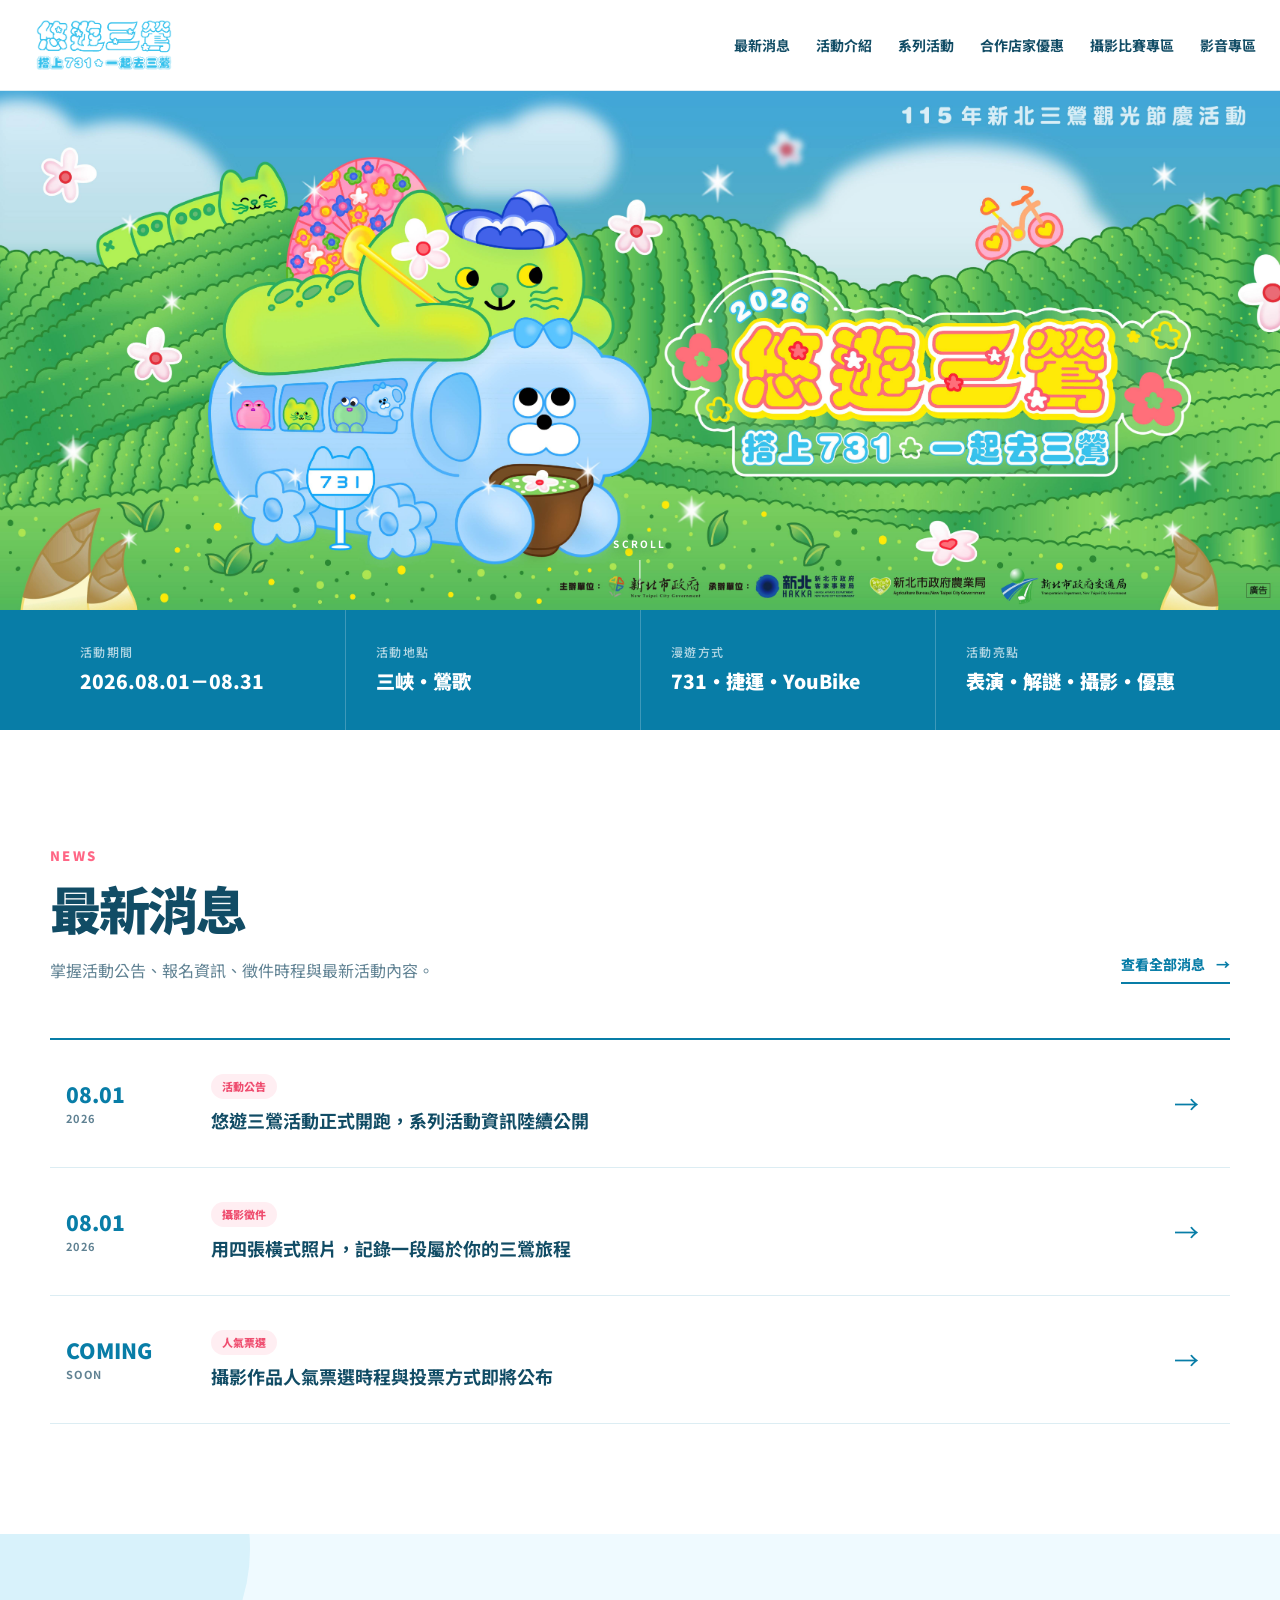
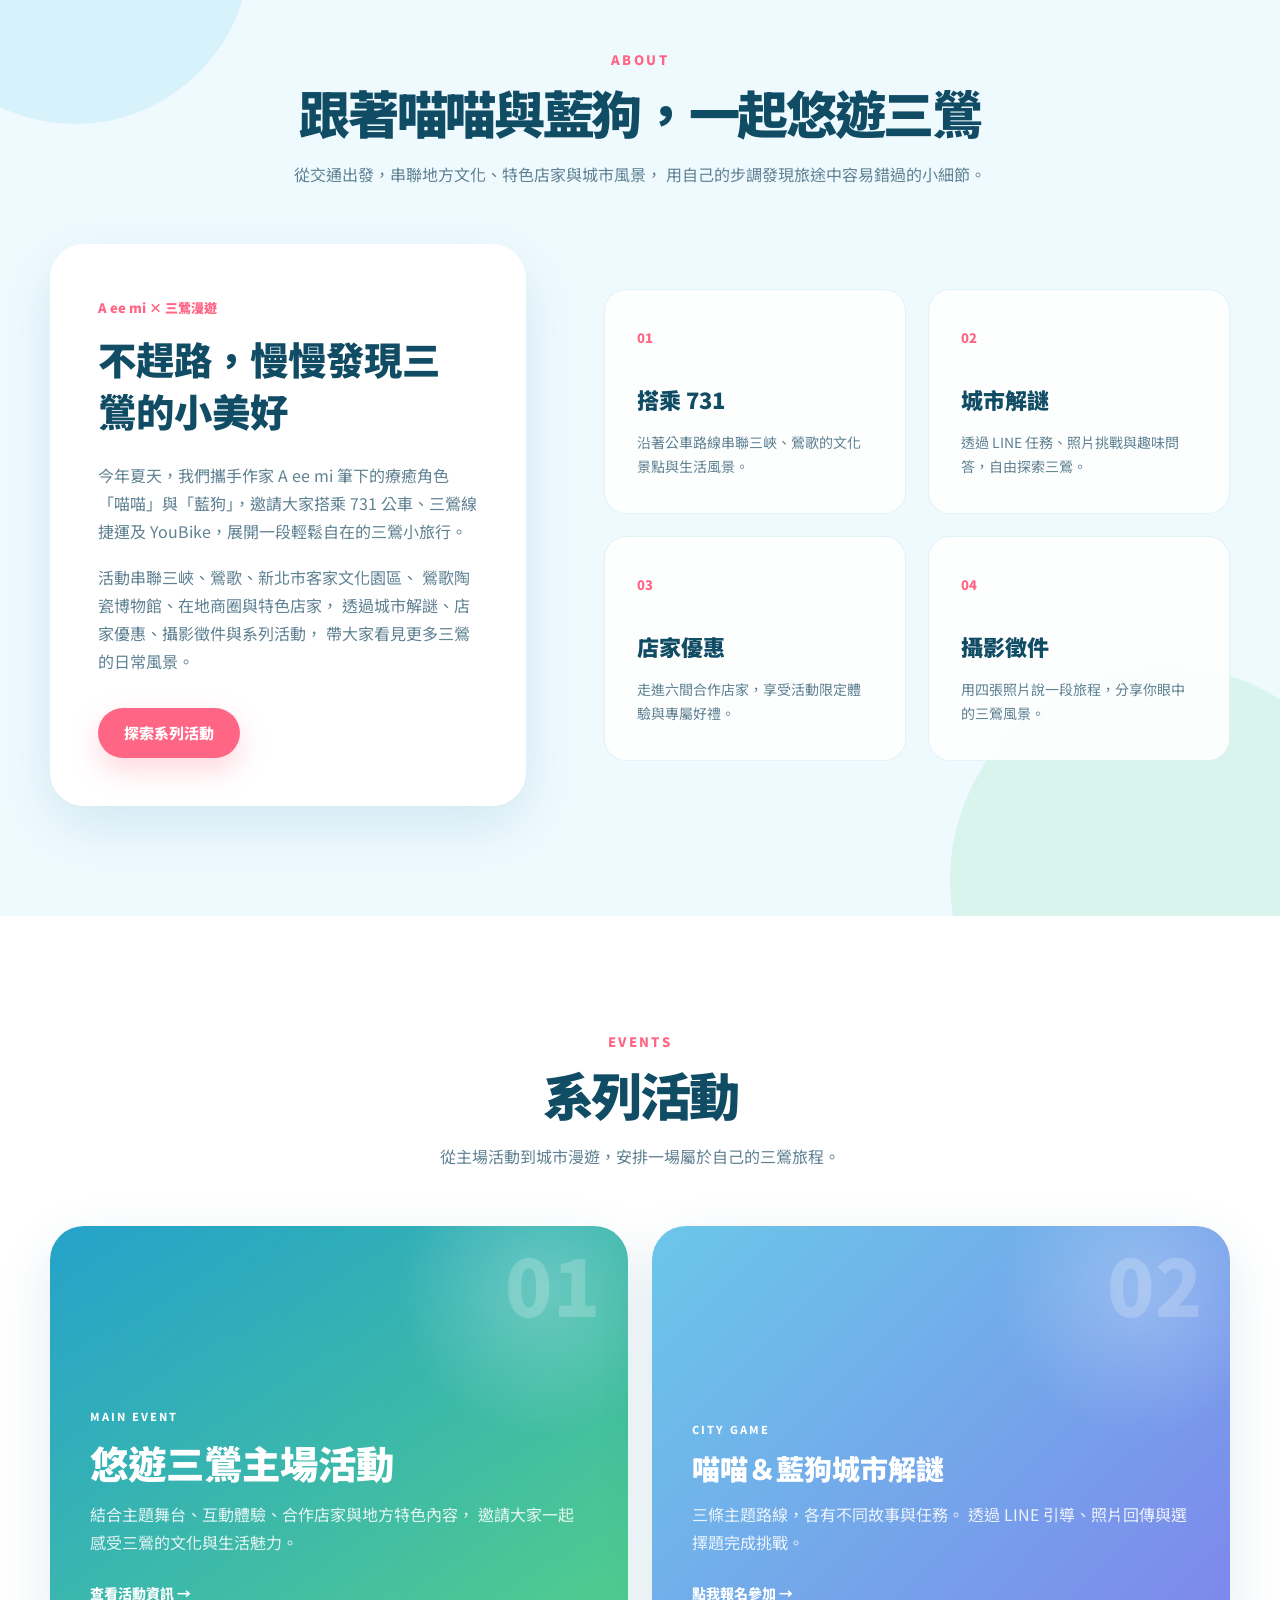
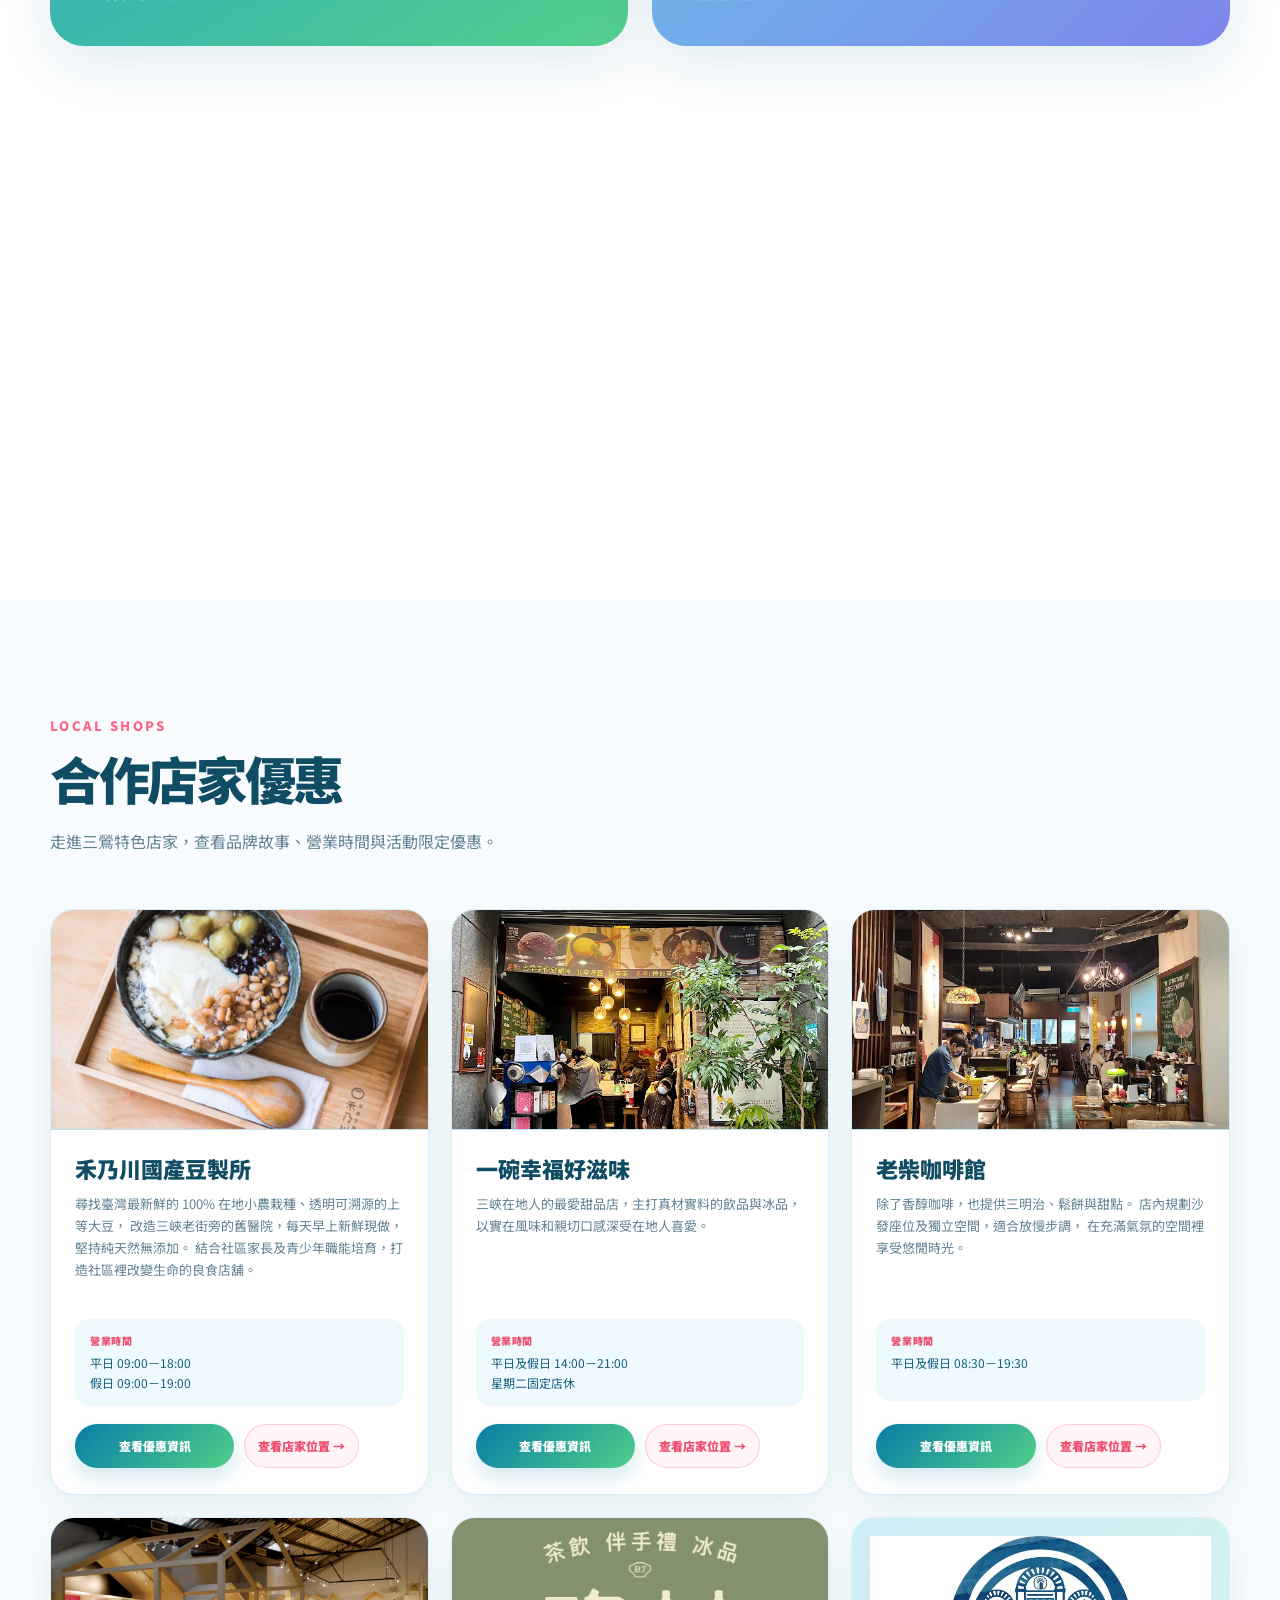
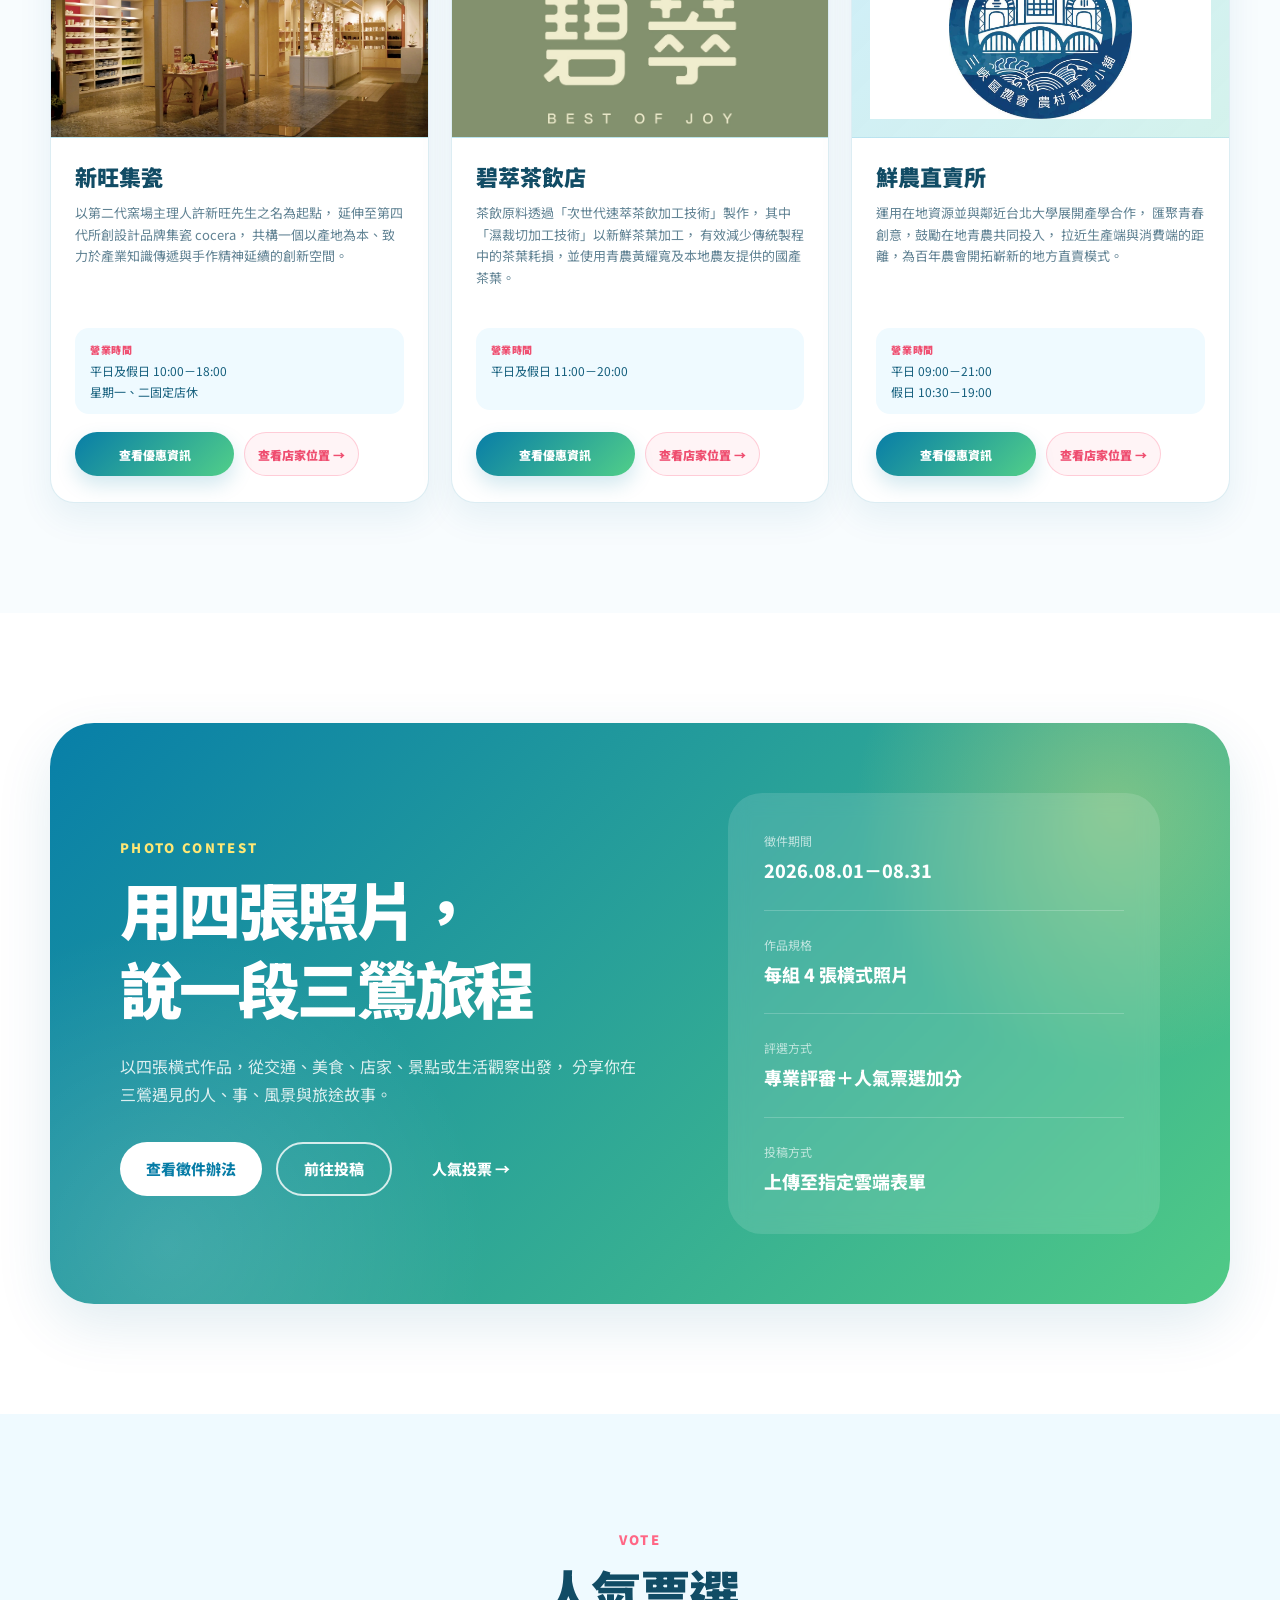
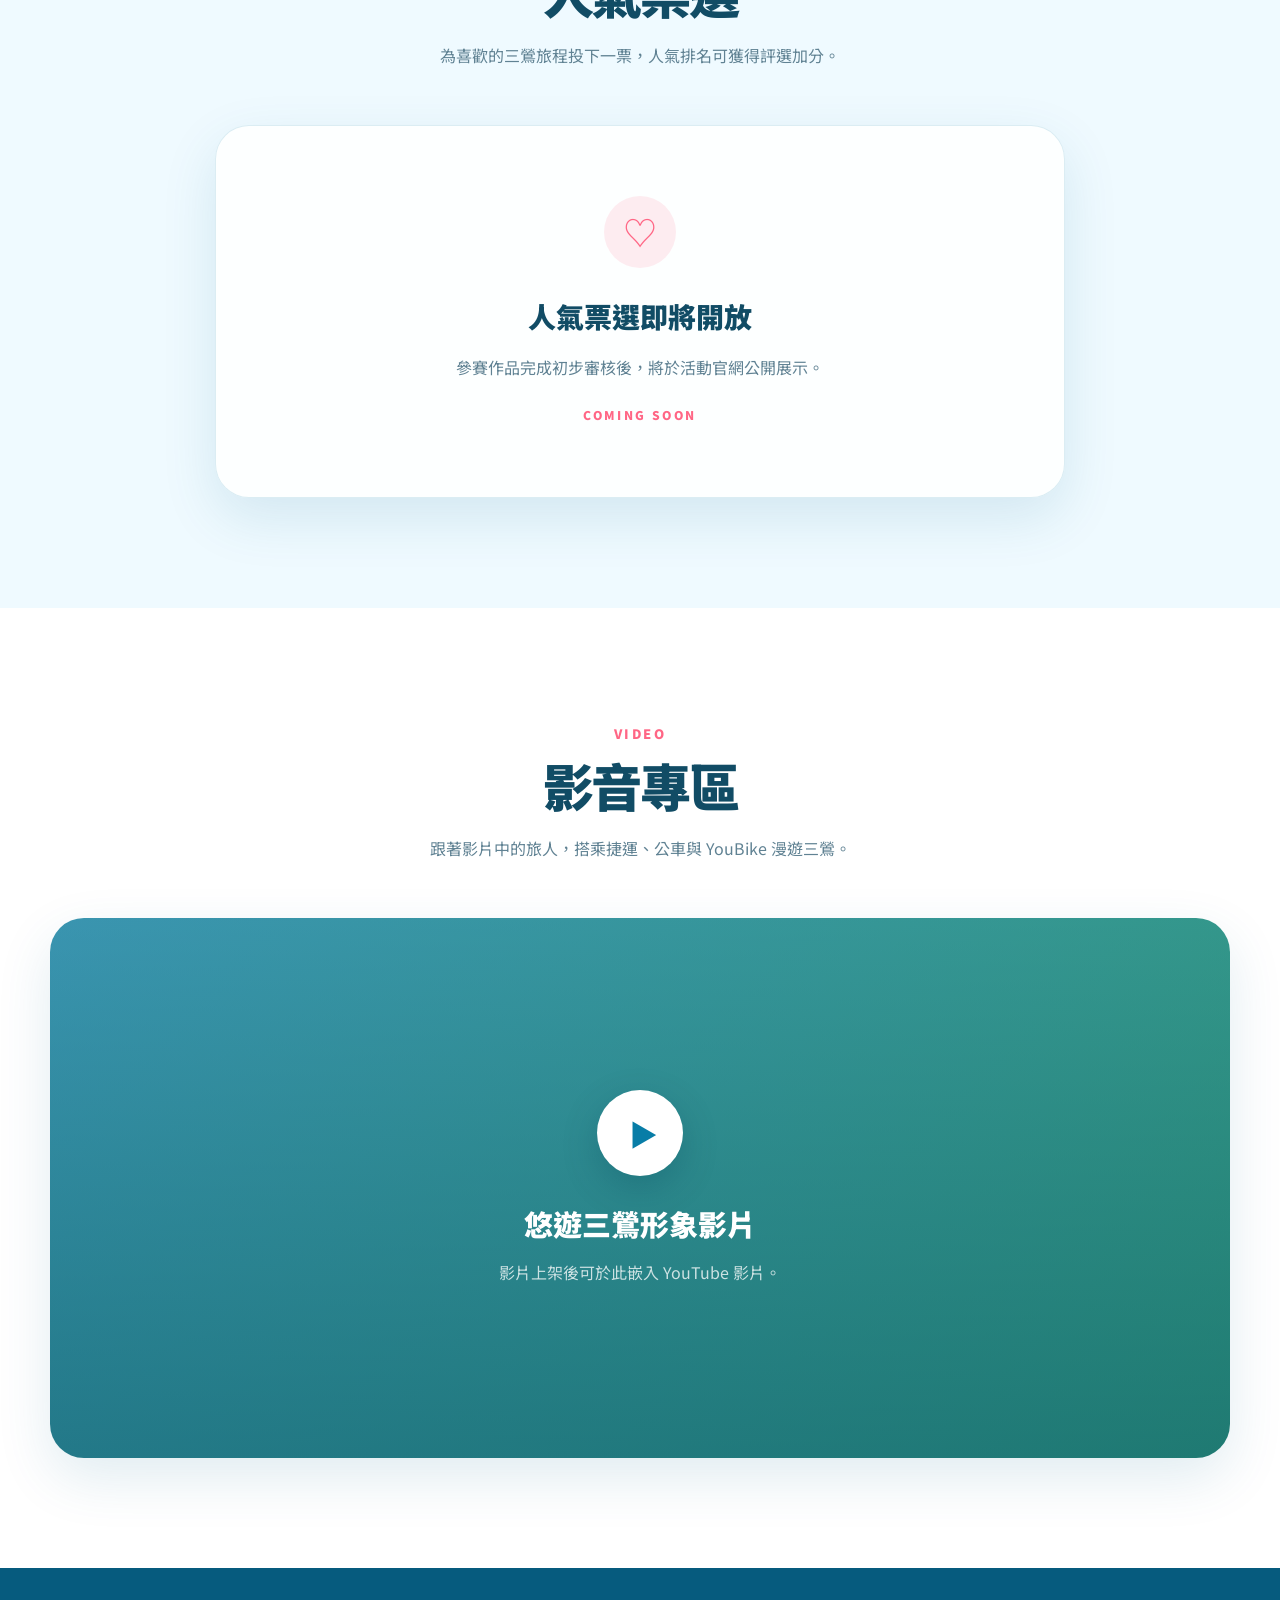
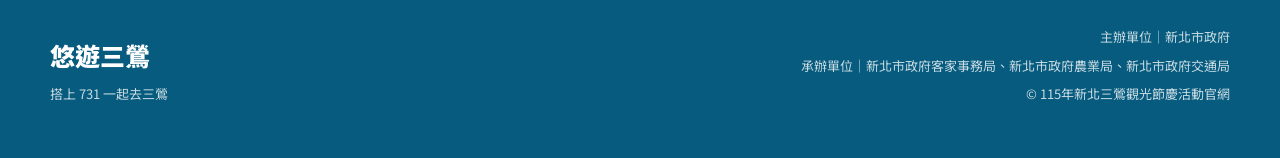
==== commit a5130dc5: "Update index.html" ====
--- a/index.html
+++ b/index.html
@@ -384,6 +384,7 @@
 <div class="photo-actions">
 <a class="button button-light photo-rules-button" data-open-photo-rules="" href="#">查看徵件辦法</a>
 <a class="button button-outline-light" href="https://docs.google.com/forms/d/e/1FAIpQLSczo1imDWMBaRLLEHo4dkrKENw0OFy5-4ehUyq7WLiGlZ7Iuw/viewform?usp=dialog" rel="noopener noreferrer" target="_blank">前往投稿</a>
+<a class="button button-vote" href="vote.html">人氣投票 →</a>
 </div>
 </div>
 <div class="photo-details">
@@ -706,6 +707,21 @@
         closePhotoRulesModal();
       }
     });
+  
+  /* 攝影競賽人氣投票按鈕 */
+.button-vote {
+  color: #087da7;
+  background: #ffe875;
+  border: 2px solid #ffe875;
+  font-weight: 900;
+}
+
+.button-vote:hover {
+  color: #087da7;
+  background: #fff19b;
+  border-color: #fff19b;
+  transform: translateY(-2px);
+}
 </script>
 </body>
 </html>
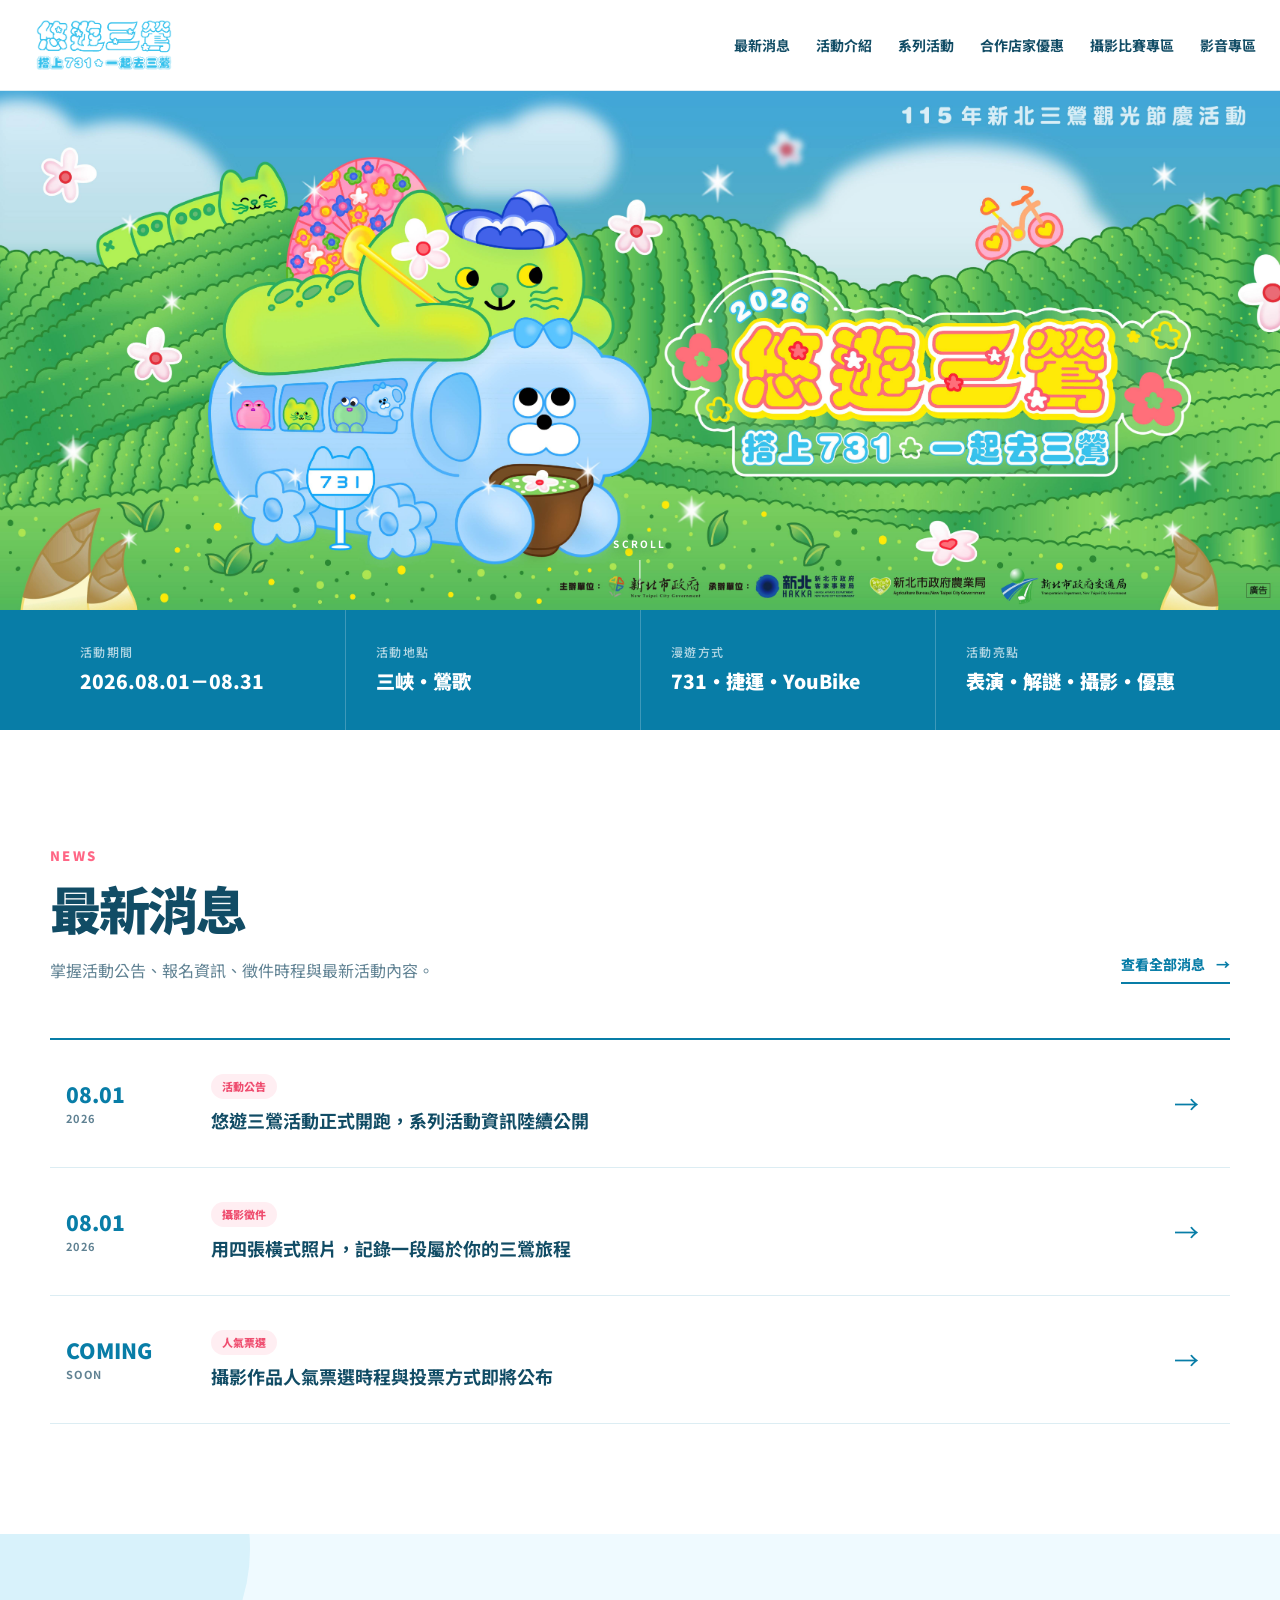
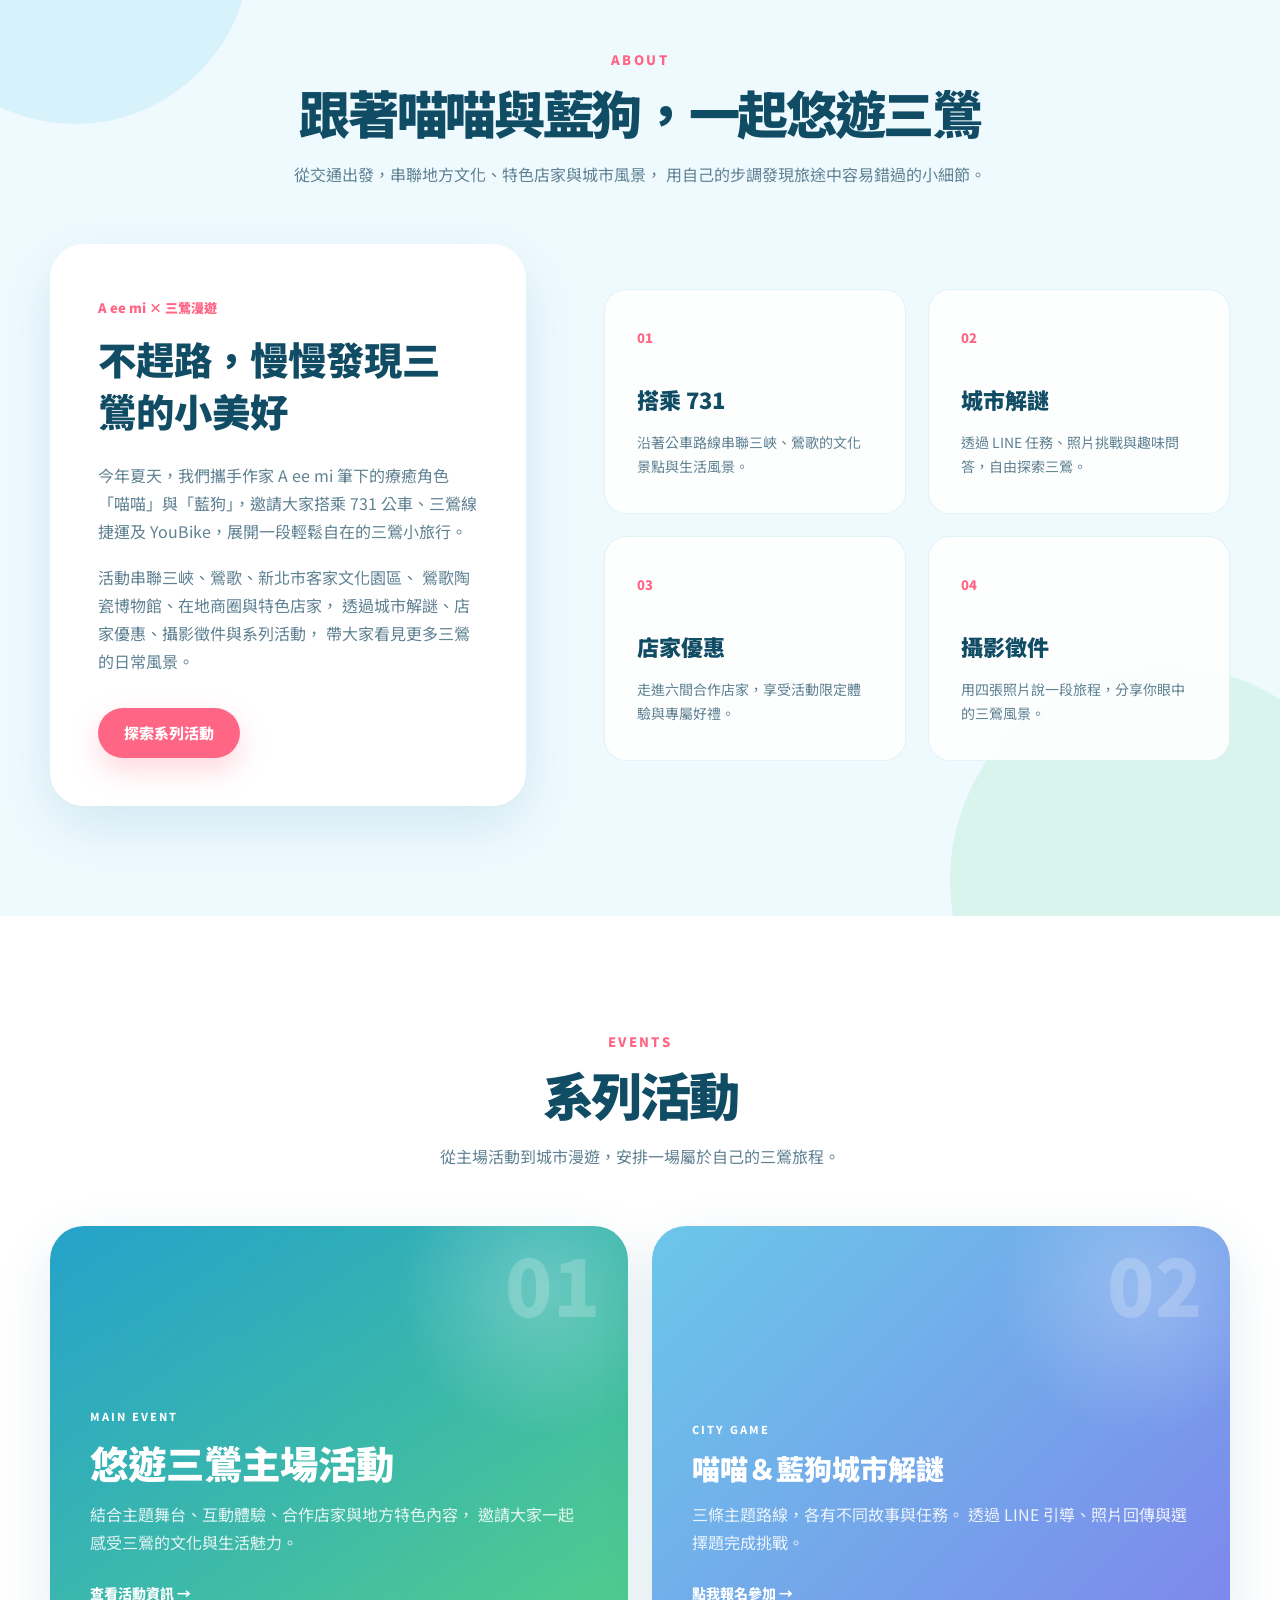
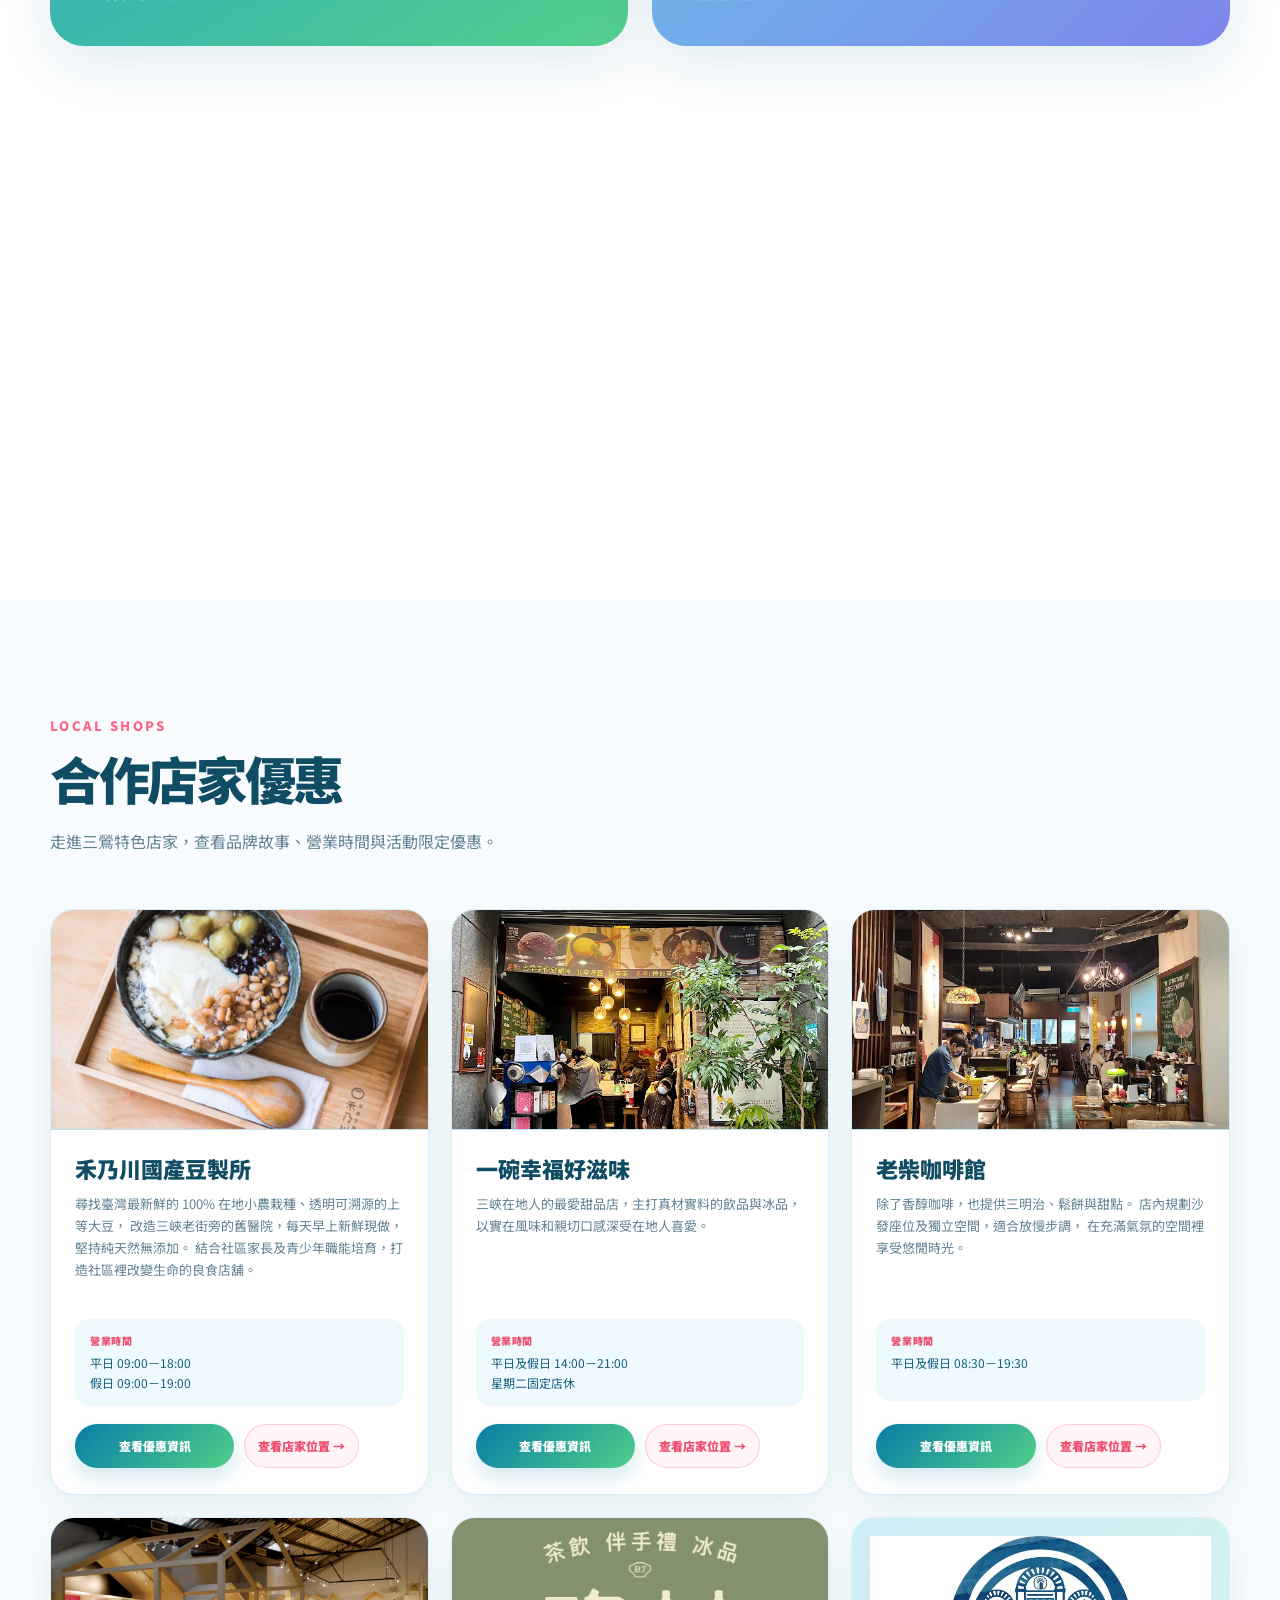
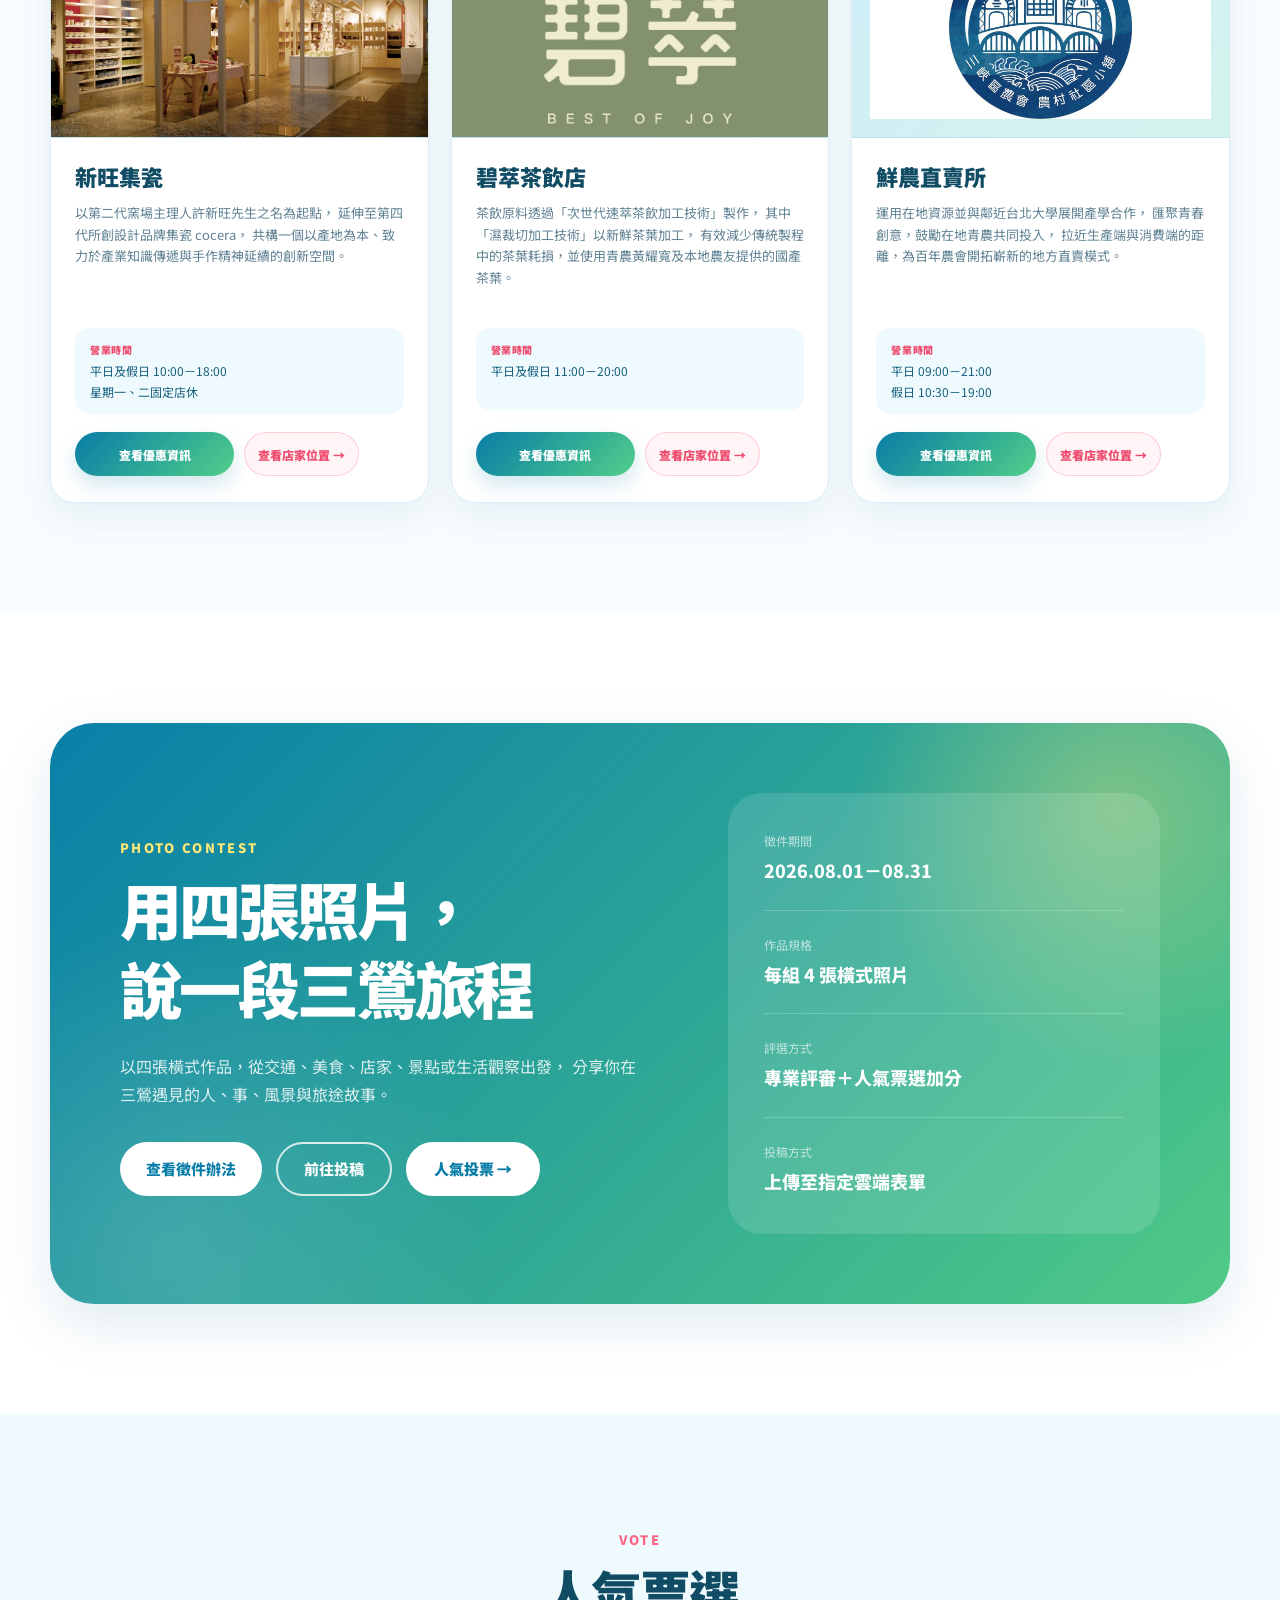
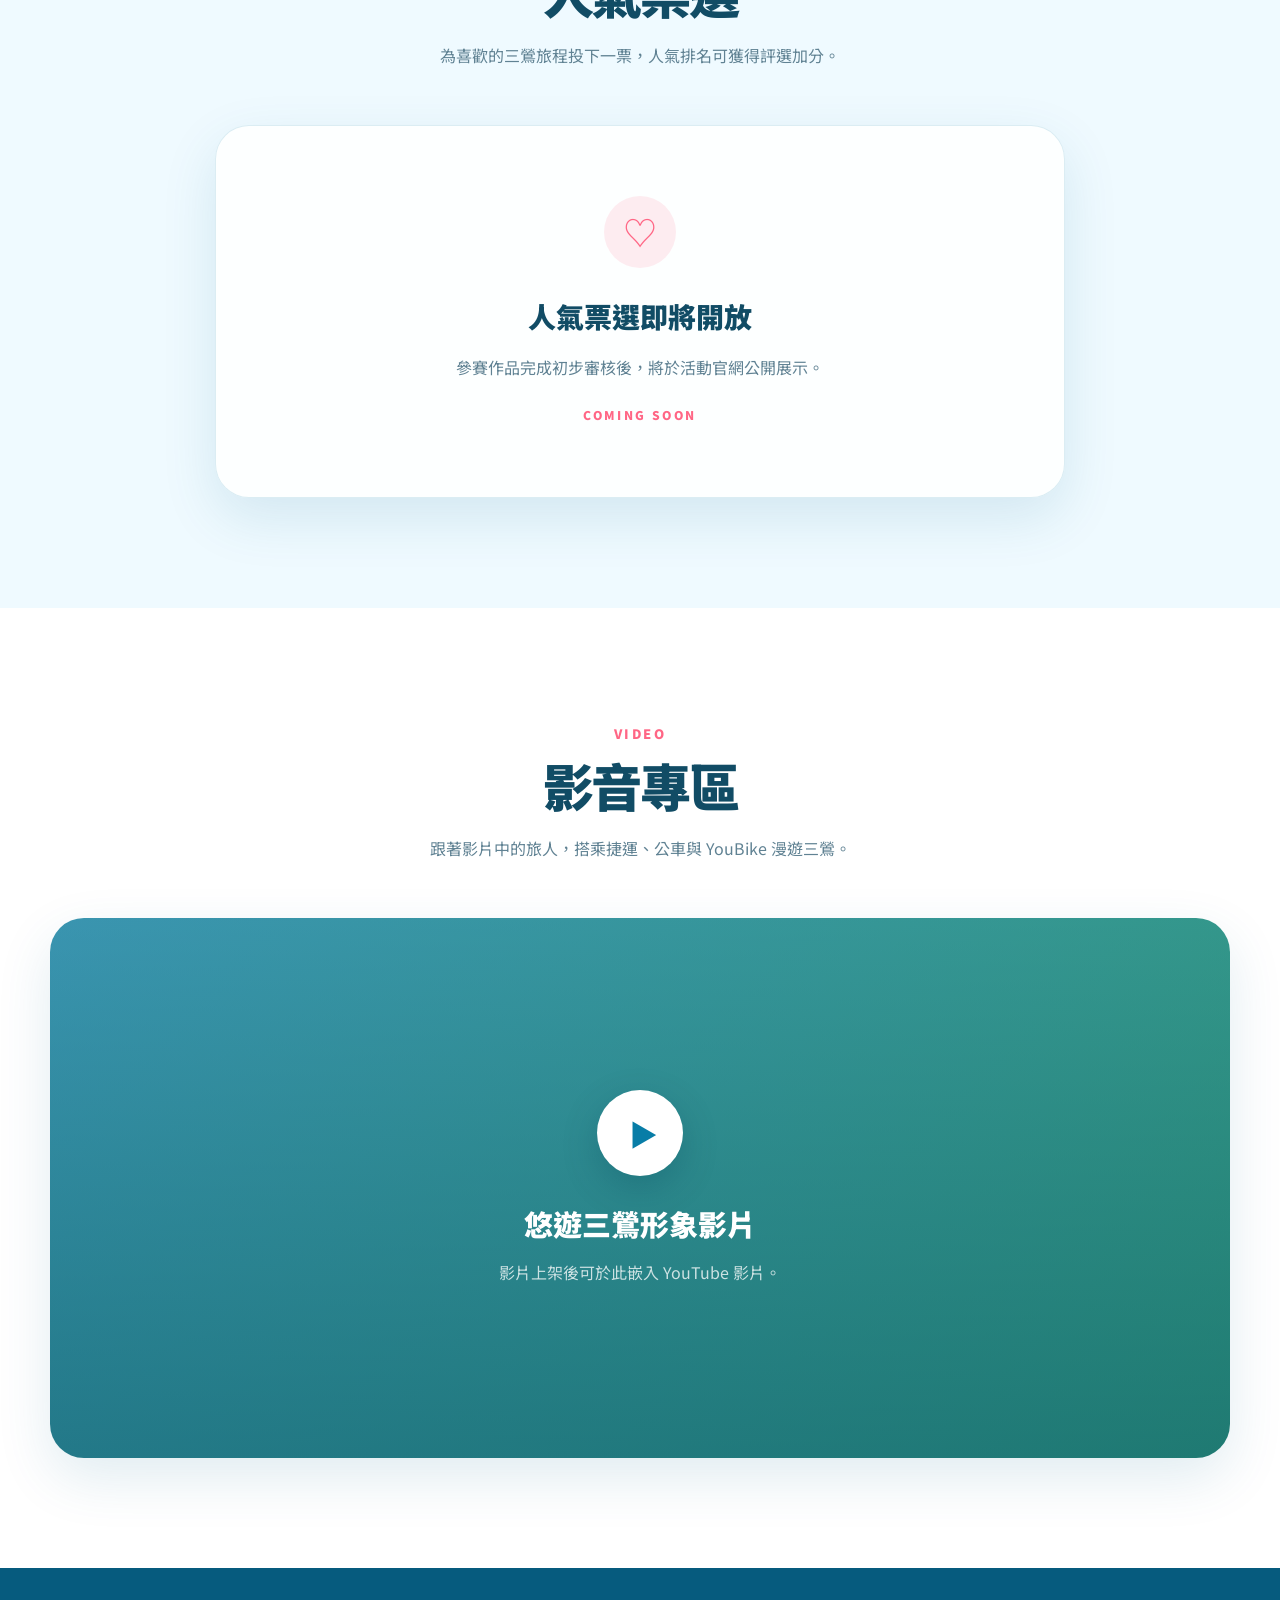
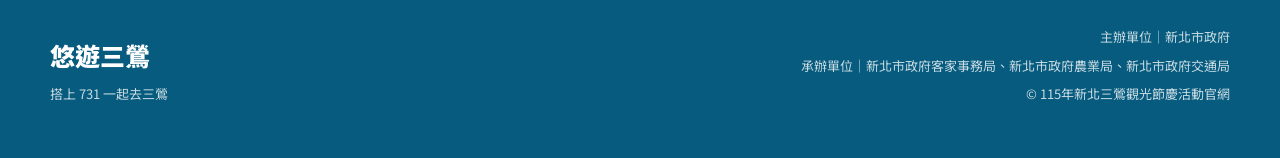
==== commit 8f8f98ec: "Update index.html" ====
--- a/index.html
+++ b/index.html
@@ -35,6 +35,34 @@
       min-height: 340px;
     }
   }
+
+/* 人氣投票按鈕 */
+.button-vote {
+  display: inline-flex;
+  align-items: center;
+  justify-content: center;
+  min-height: 54px;
+  padding: 0 26px;
+  border: 2px solid #ffffff;
+  border-radius: 999px;
+  background: #ffffff;
+  color: #087da7;
+  font-weight: 900;
+  text-decoration: none;
+  transition:
+    transform .2s ease,
+    background .2s ease,
+    box-shadow .2s ease;
+}
+
+.button-vote:hover {
+  background: #ffffff;
+  color: #087da7;
+  border-color: #ffffff;
+  transform: translateY(-2px);
+  box-shadow: 0 8px 20px rgba(0, 0, 0, .12);
+}
+
 </style>
 
 </head>
@@ -708,20 +736,6 @@
       }
     });
   
-  /* 攝影競賽人氣投票按鈕 */
-.button-vote {
-  color: #087da7;
-  background: #ffe875;
-  border: 2px solid #ffe875;
-  font-weight: 900;
-}
-
-.button-vote:hover {
-  color: #087da7;
-  background: #fff19b;
-  border-color: #fff19b;
-  transform: translateY(-2px);
-}
 </script>
 </body>
 </html>
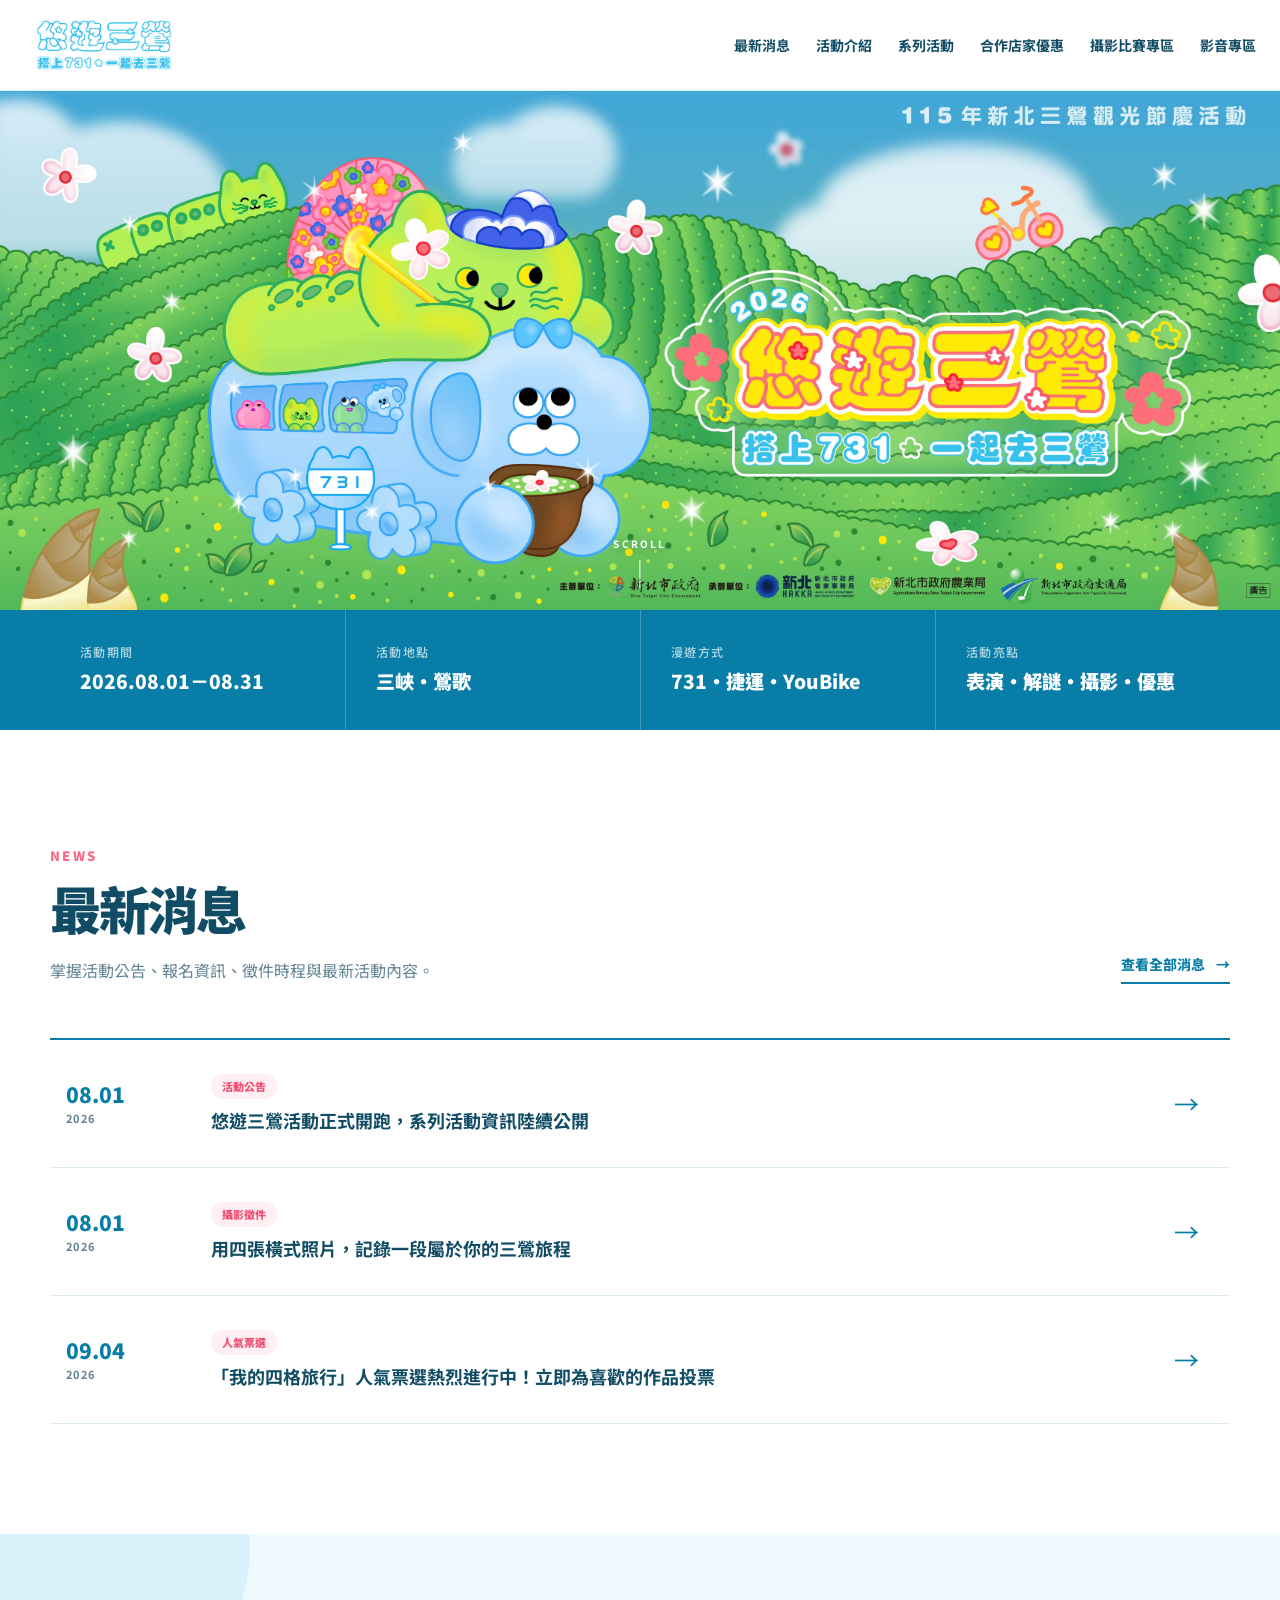
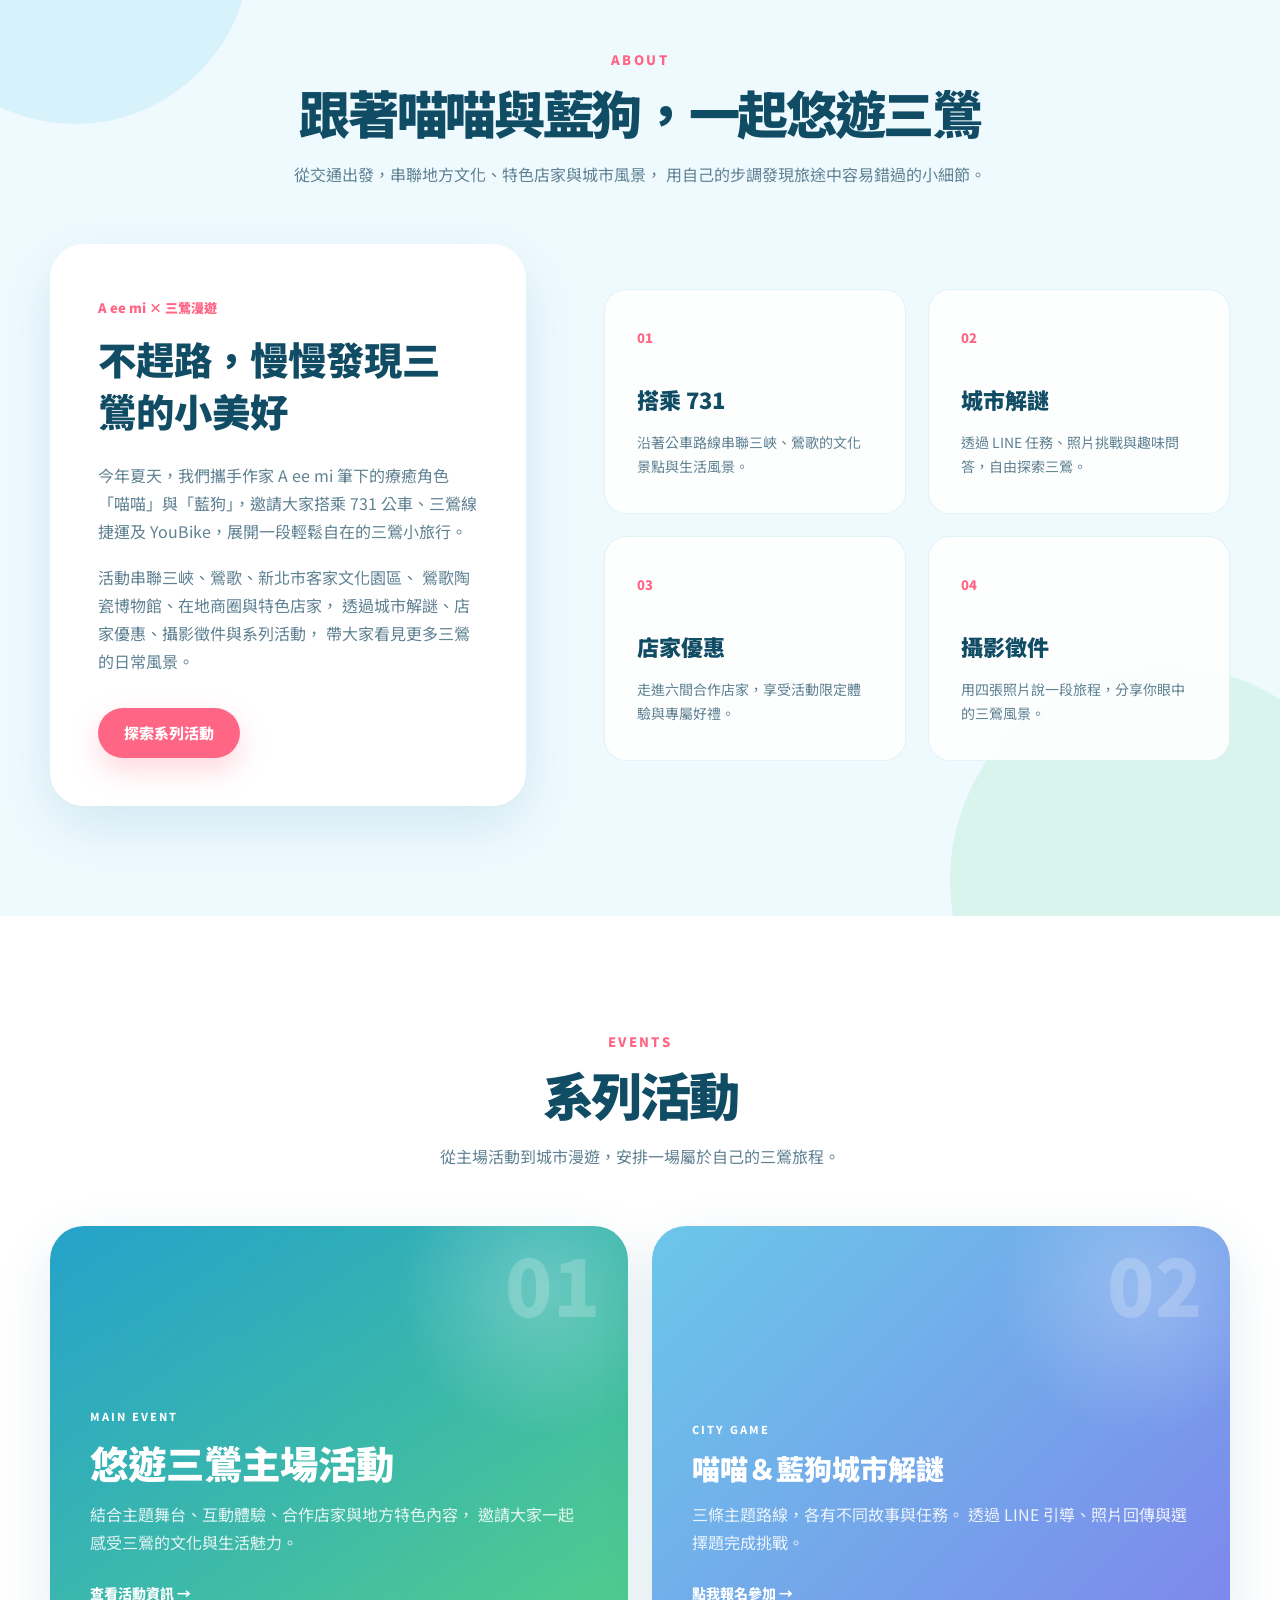
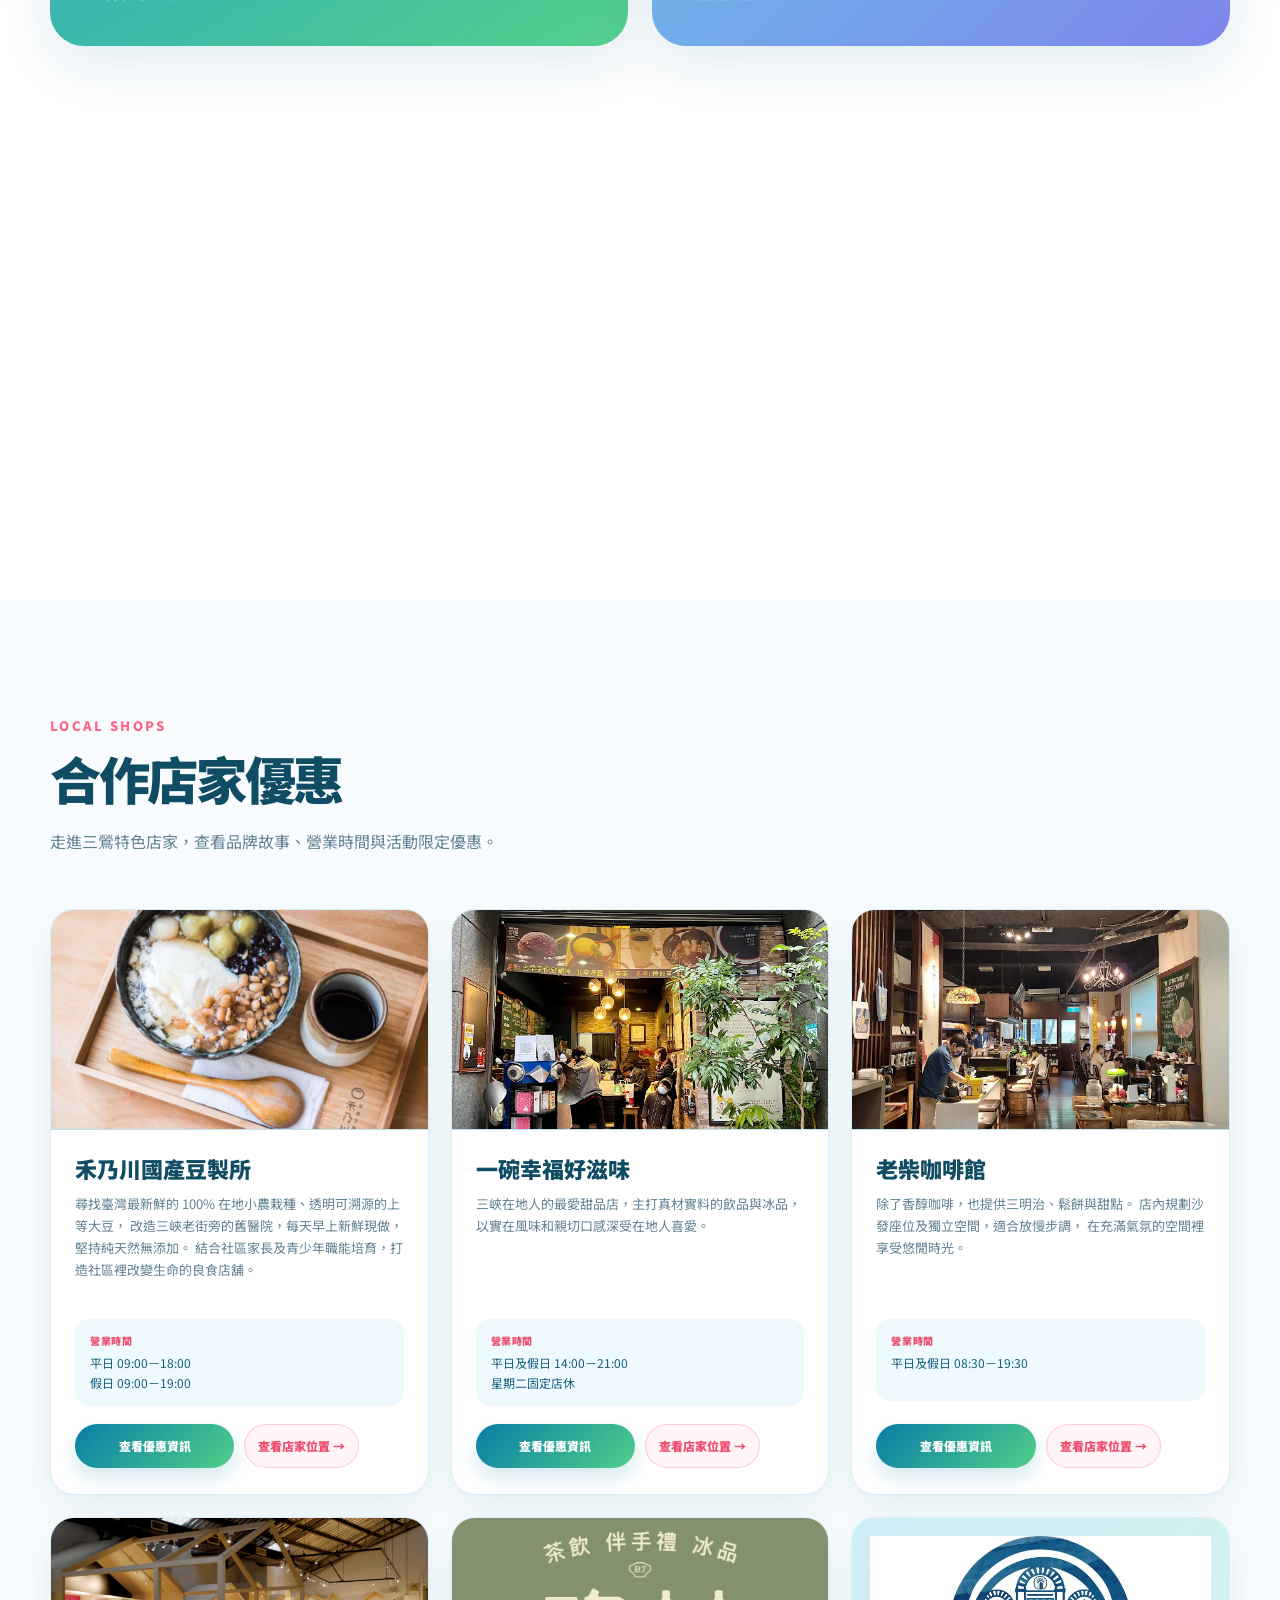
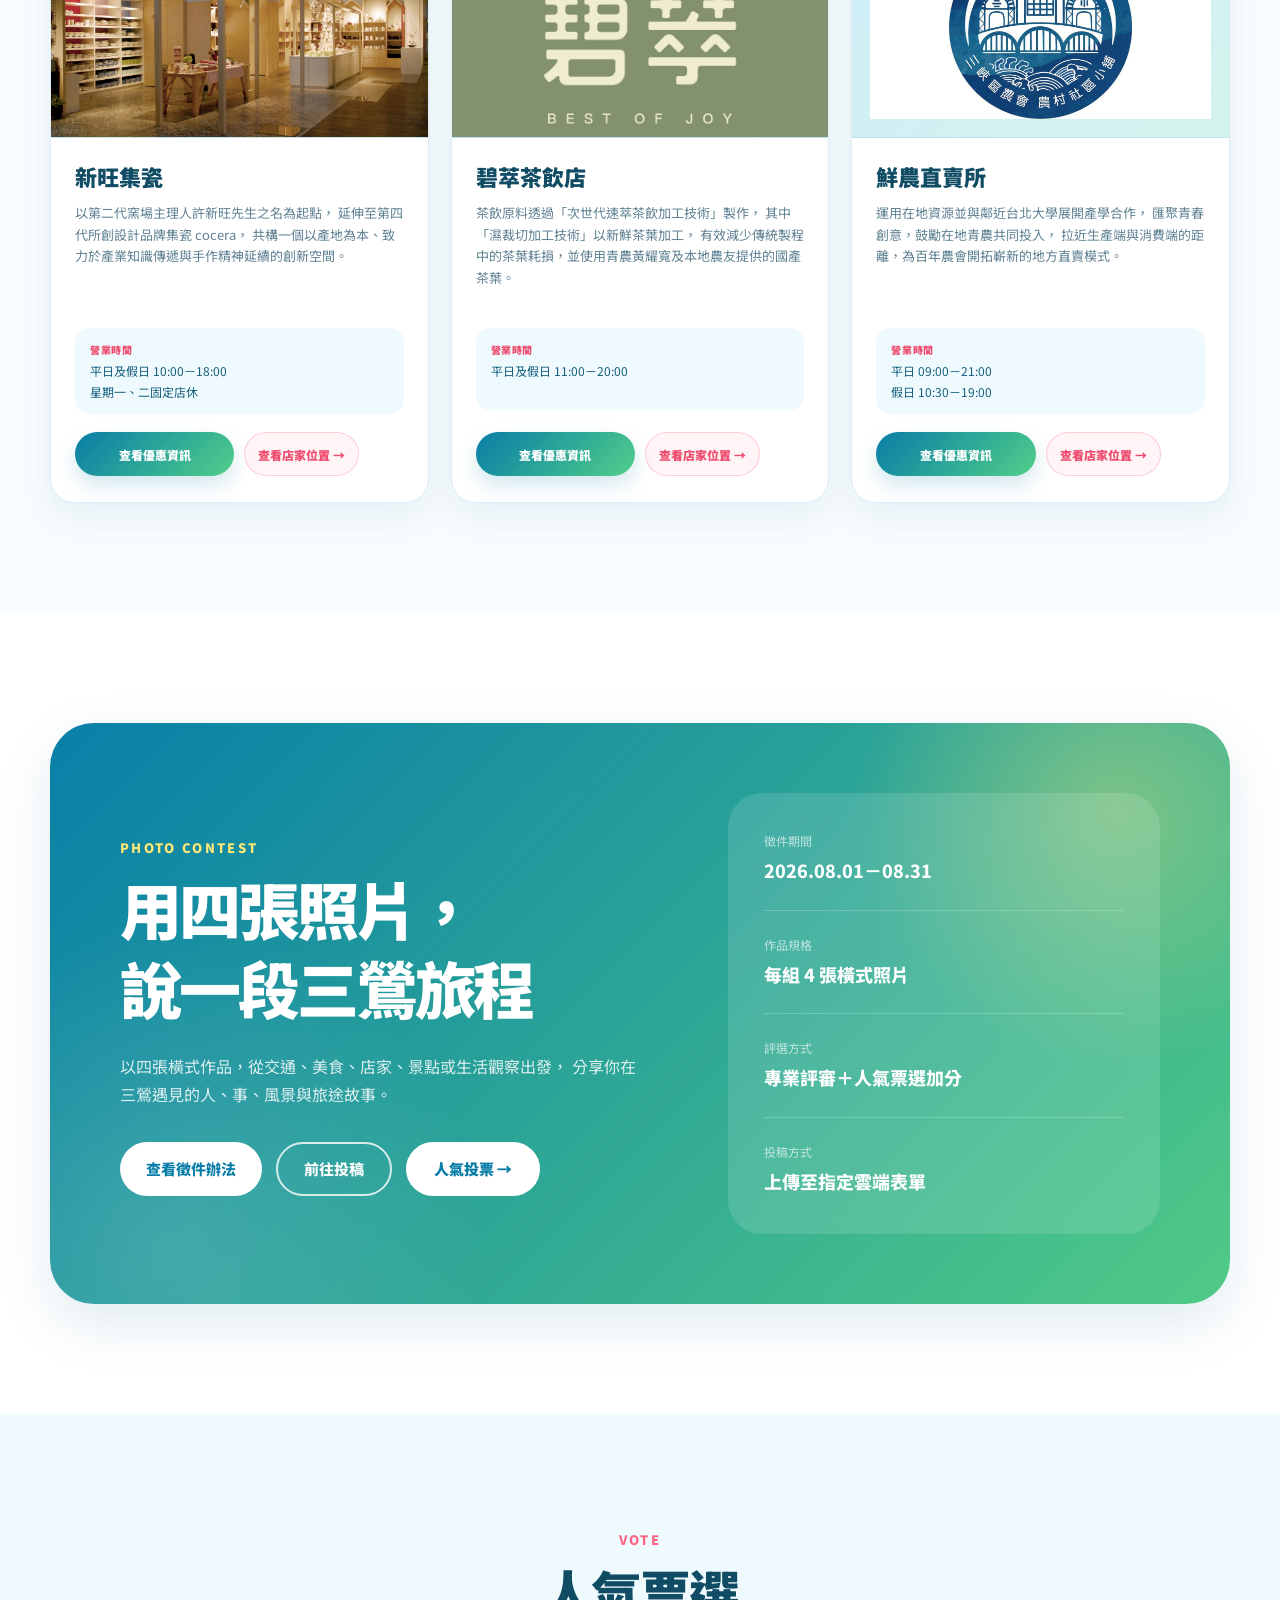
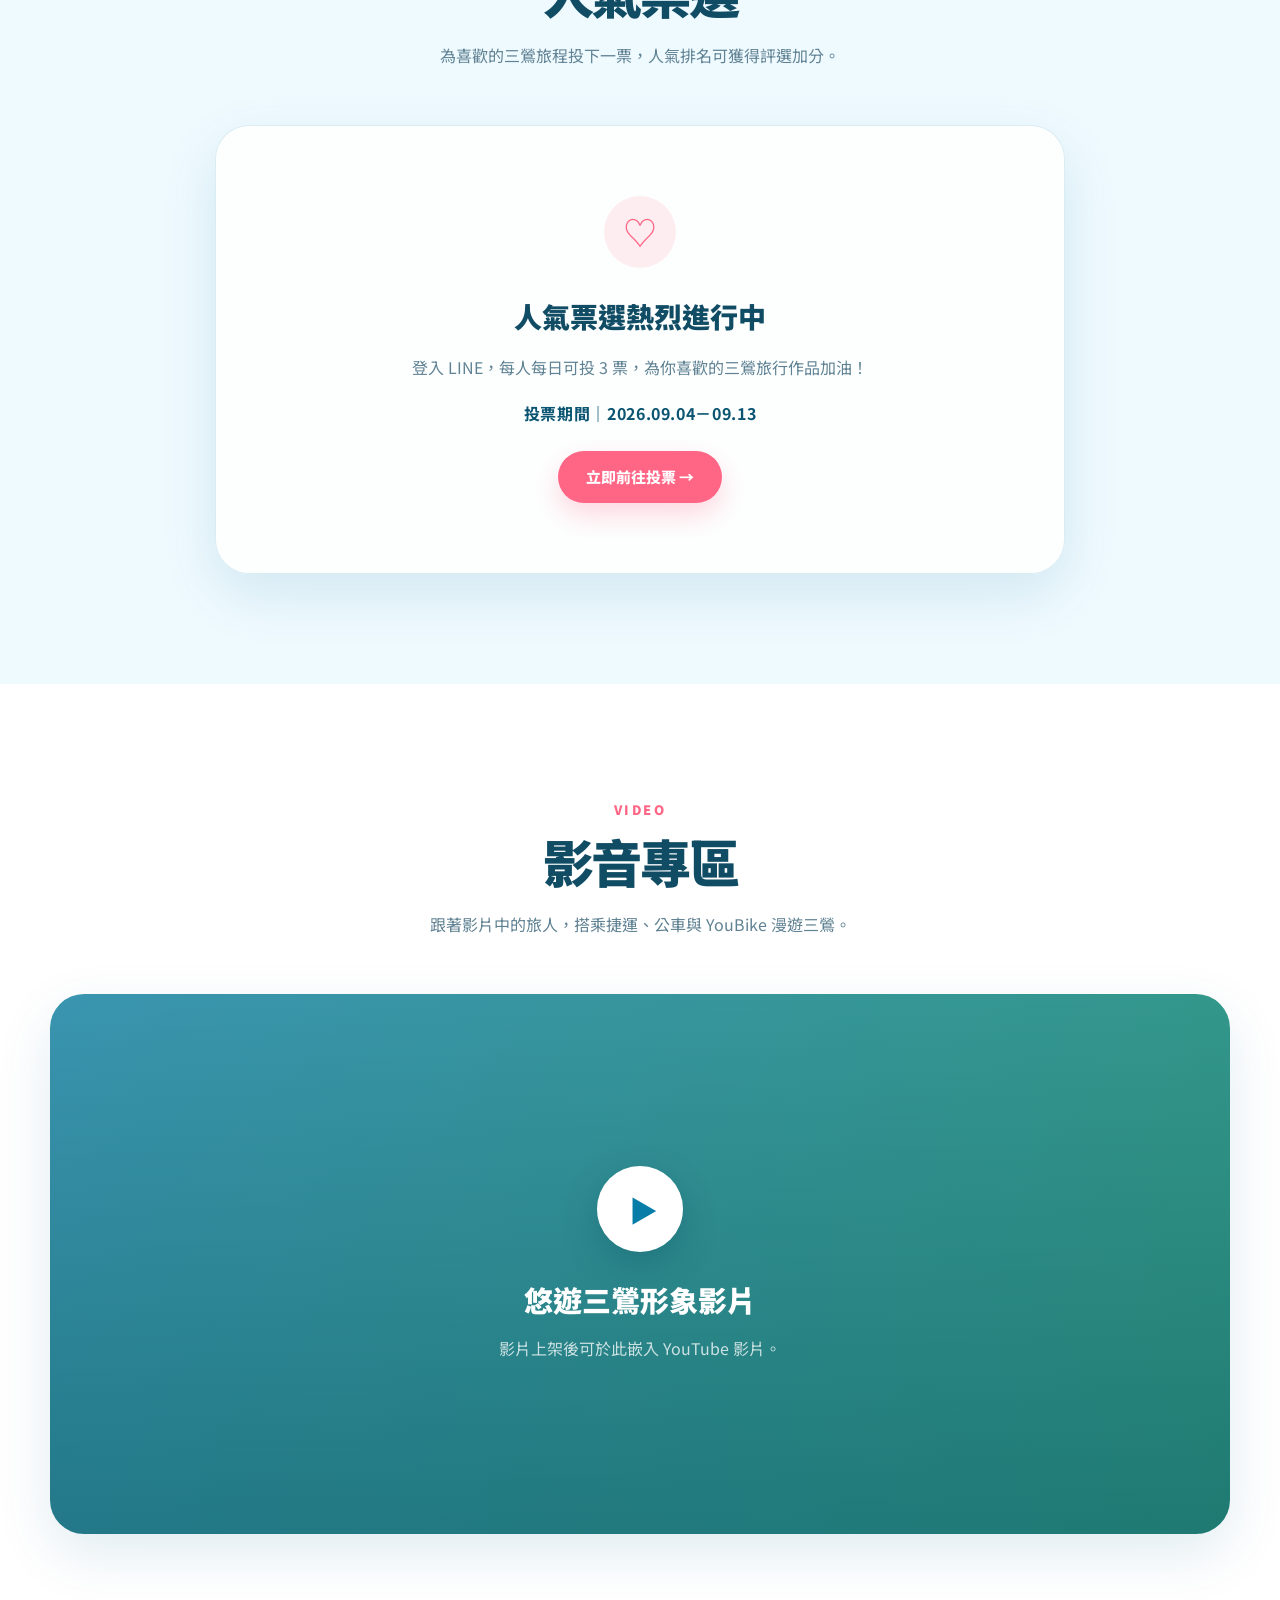
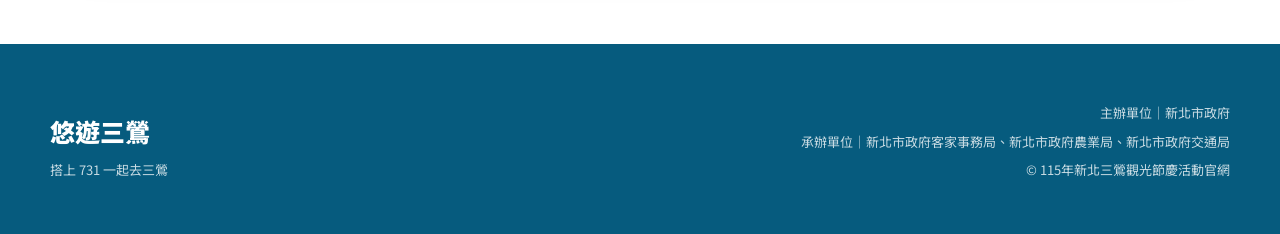
==== commit 042abfb3: "Update index.html" ====
--- a/index.html
+++ b/index.html
@@ -59,6 +59,35 @@
   background: #ffffff;
   color: #087da7;
   border-color: #ffffff;
+  transform: translateY(-2px);
+  box-shadow: 0 8px 20px rgba(0, 0, 0, .12);
+}
+
+
+/* 人氣票選開放狀態 */
+.vote-live-panel {
+  text-align: center;
+}
+
+.vote-live-panel .vote-live-date {
+  margin: 14px 0 24px;
+  color: #0b5572;
+  font-weight: 700;
+  letter-spacing: .04em;
+}
+
+.vote-live-button {
+  display: inline-flex;
+  align-items: center;
+  justify-content: center;
+  min-height: 52px;
+  padding: 0 28px;
+  border-radius: 999px;
+  text-decoration: none;
+  transition: transform .2s ease, box-shadow .2s ease;
+}
+
+.vote-live-button:hover {
   transform: translateY(-2px);
   box-shadow: 0 8px 20px rgba(0, 0, 0, .12);
 }
@@ -153,14 +182,14 @@
 </div>
 <span aria-hidden="true" class="news-arrow">→</span>
 </a>
-<a class="news-item" href="#">
-<time>
-<span>COMING</span>
-<small>SOON</small>
+<a class="news-item" href="vote.html">
+<time datetime="2026-09-04">
+<span>09.04</span>
+<small>2026</small>
 </time>
 <div class="news-content">
 <span class="news-tag">人氣票選</span>
-<h3>攝影作品人氣票選時程與投票方式即將公布</h3>
+<h3>「我的四格旅行」人氣票選熱烈進行中！立即為喜歡的作品投票</h3>
 </div>
 <span aria-hidden="true" class="news-arrow">→</span>
 </a>
@@ -444,11 +473,12 @@
 <h2>人氣票選</h2>
 <p>為喜歡的三鶯旅程投下一票，人氣排名可獲得評選加分。</p>
 </div>
-<div class="coming-panel">
+<div class="coming-panel vote-live-panel">
 <div class="coming-icon">♡</div>
-<h3>人氣票選即將開放</h3>
-<p>參賽作品完成初步審核後，將於活動官網公開展示。</p>
-<span>COMING SOON</span>
+<h3>人氣票選熱烈進行中</h3>
+<p>登入 LINE，每人每日可投 3 票，為你喜歡的三鶯旅行作品加油！</p>
+<p class="vote-live-date">投票期間｜2026.09.04－09.13</p>
+<a class="button button-primary vote-live-button" href="vote.html">立即前往投票 →</a>
 </div>
 </div>
 </section>
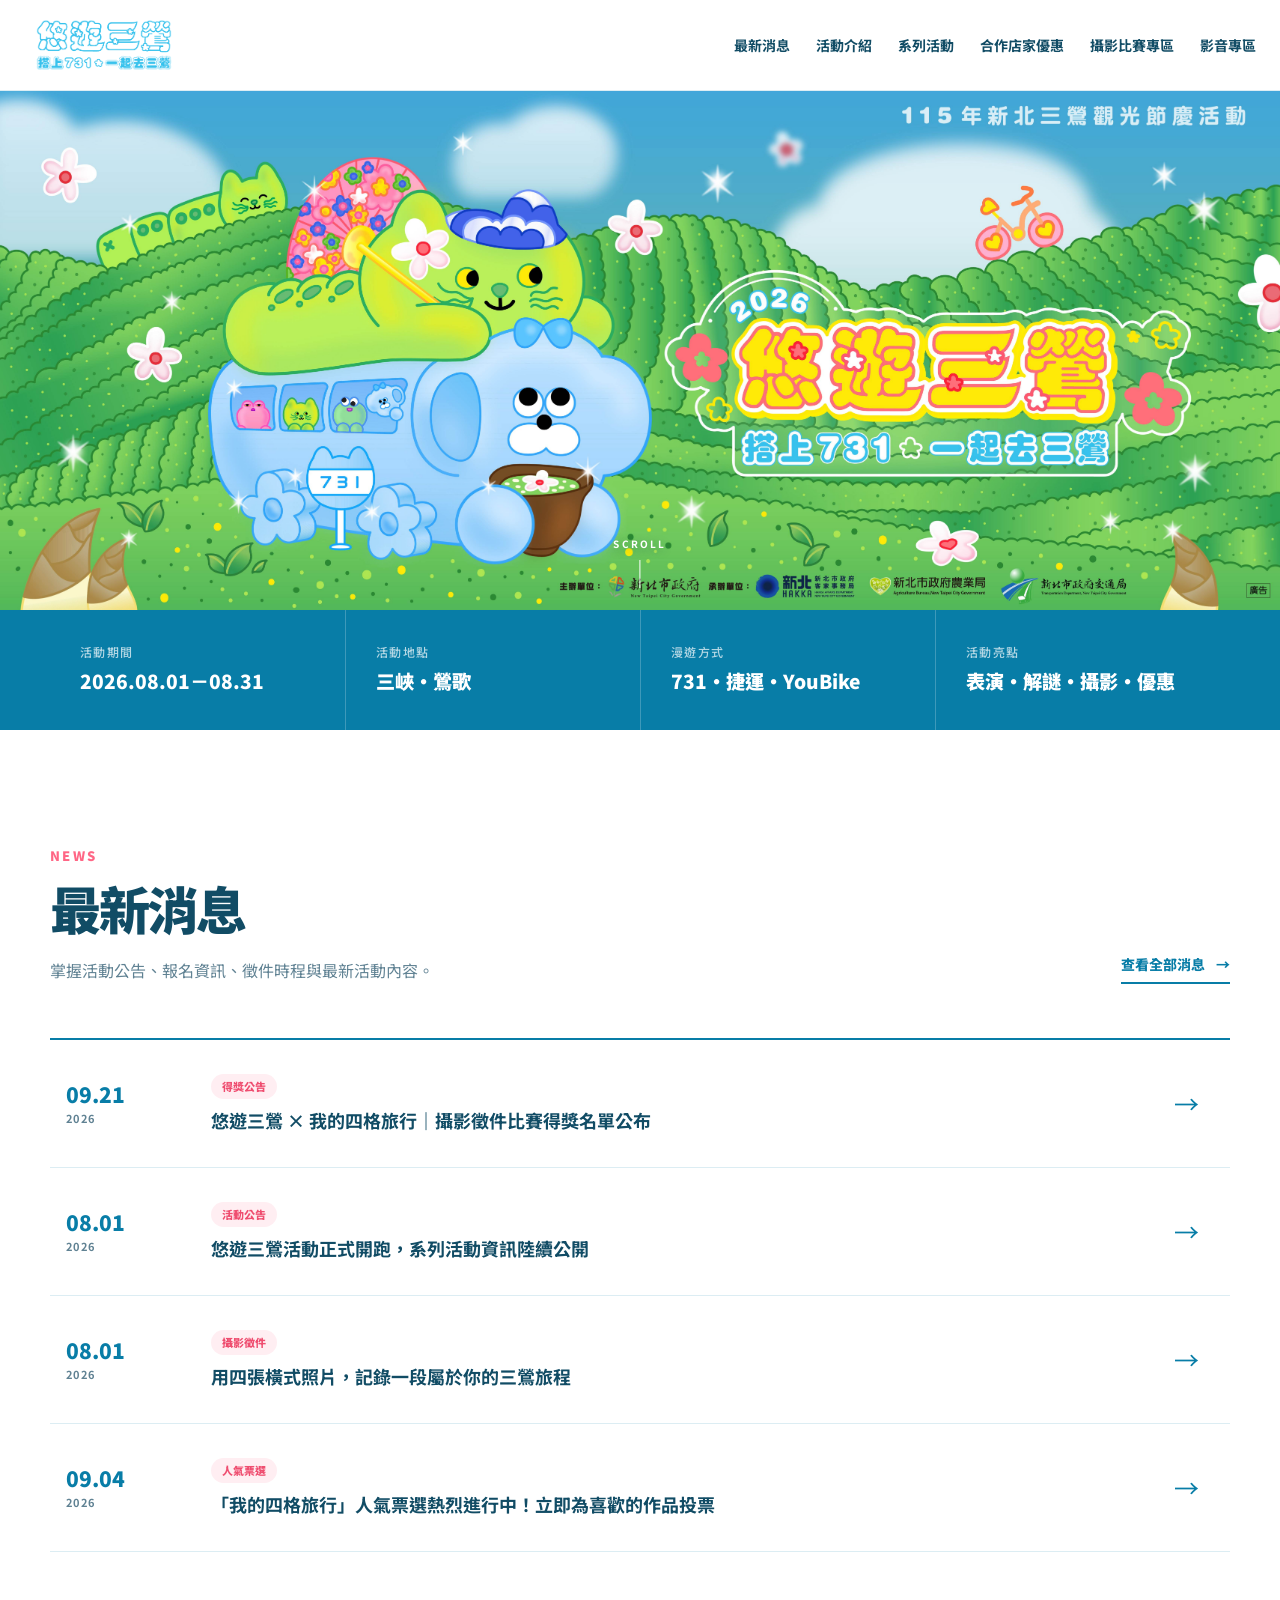
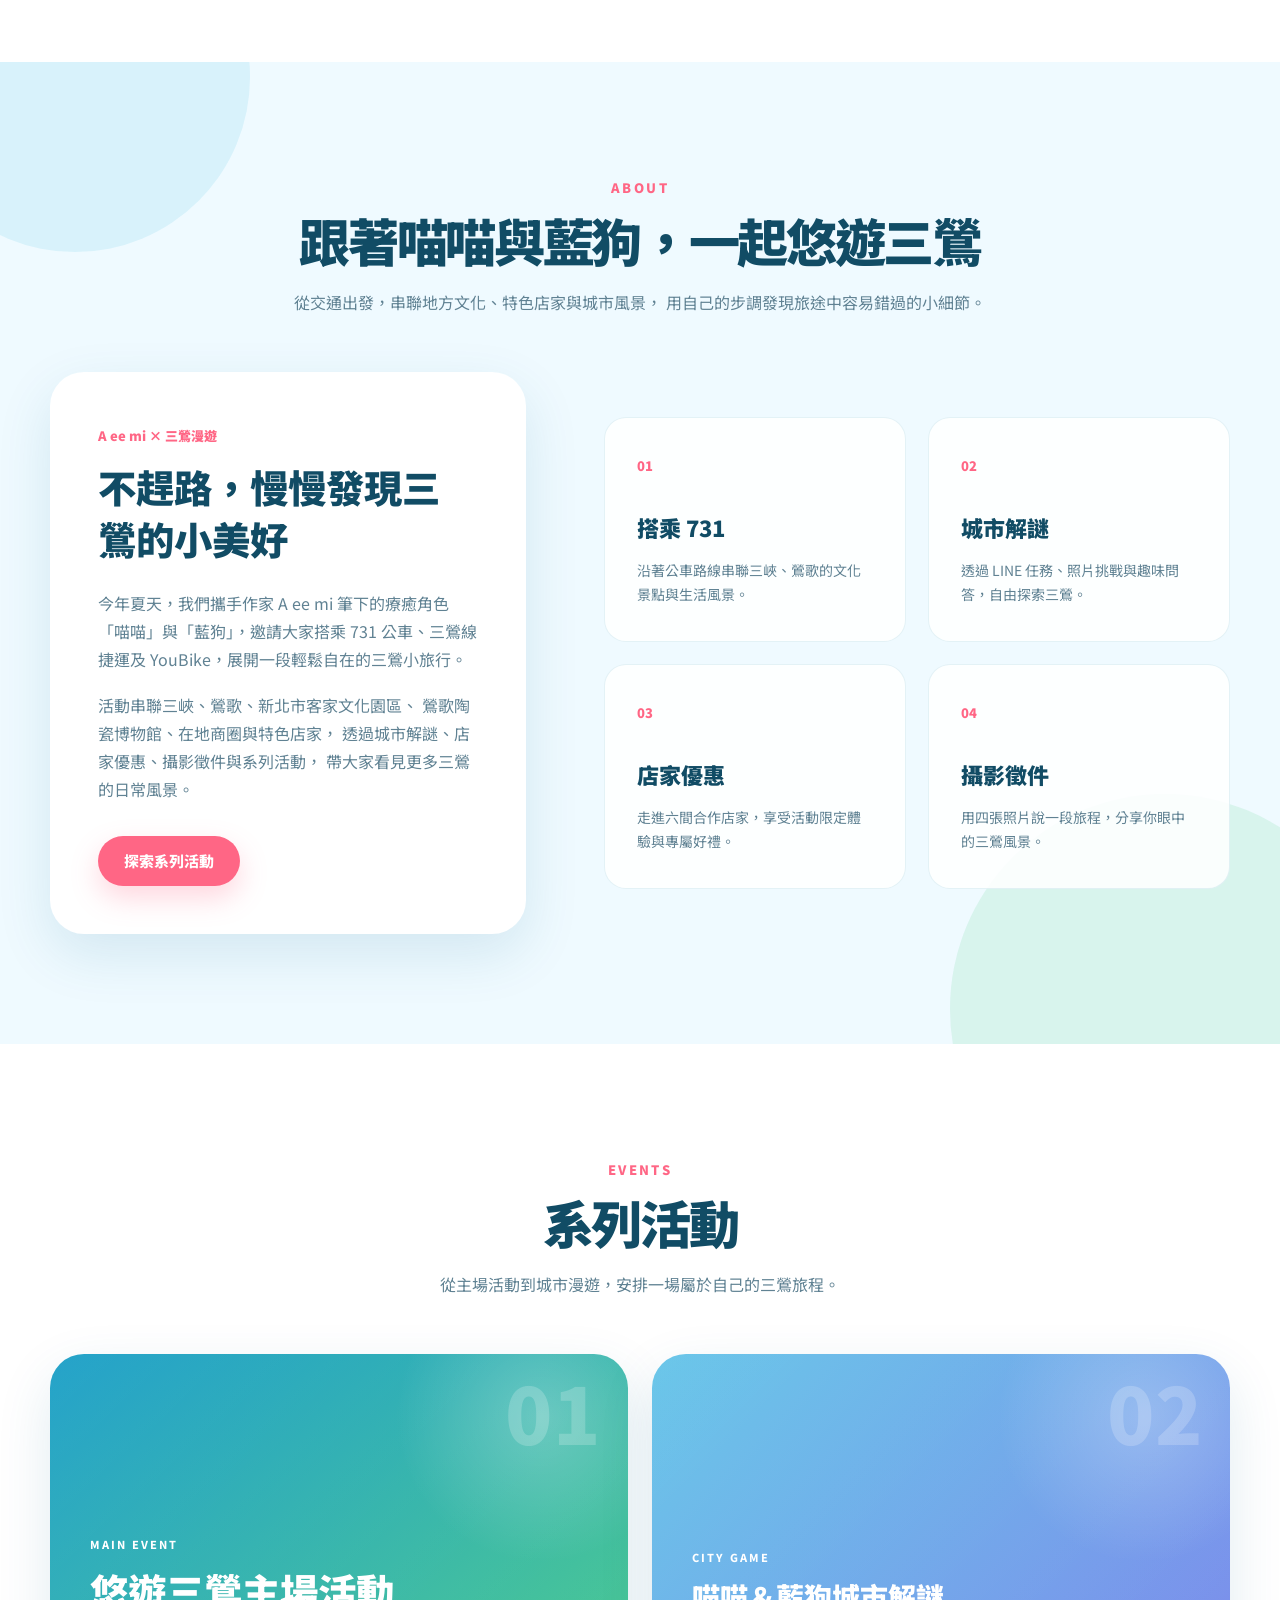
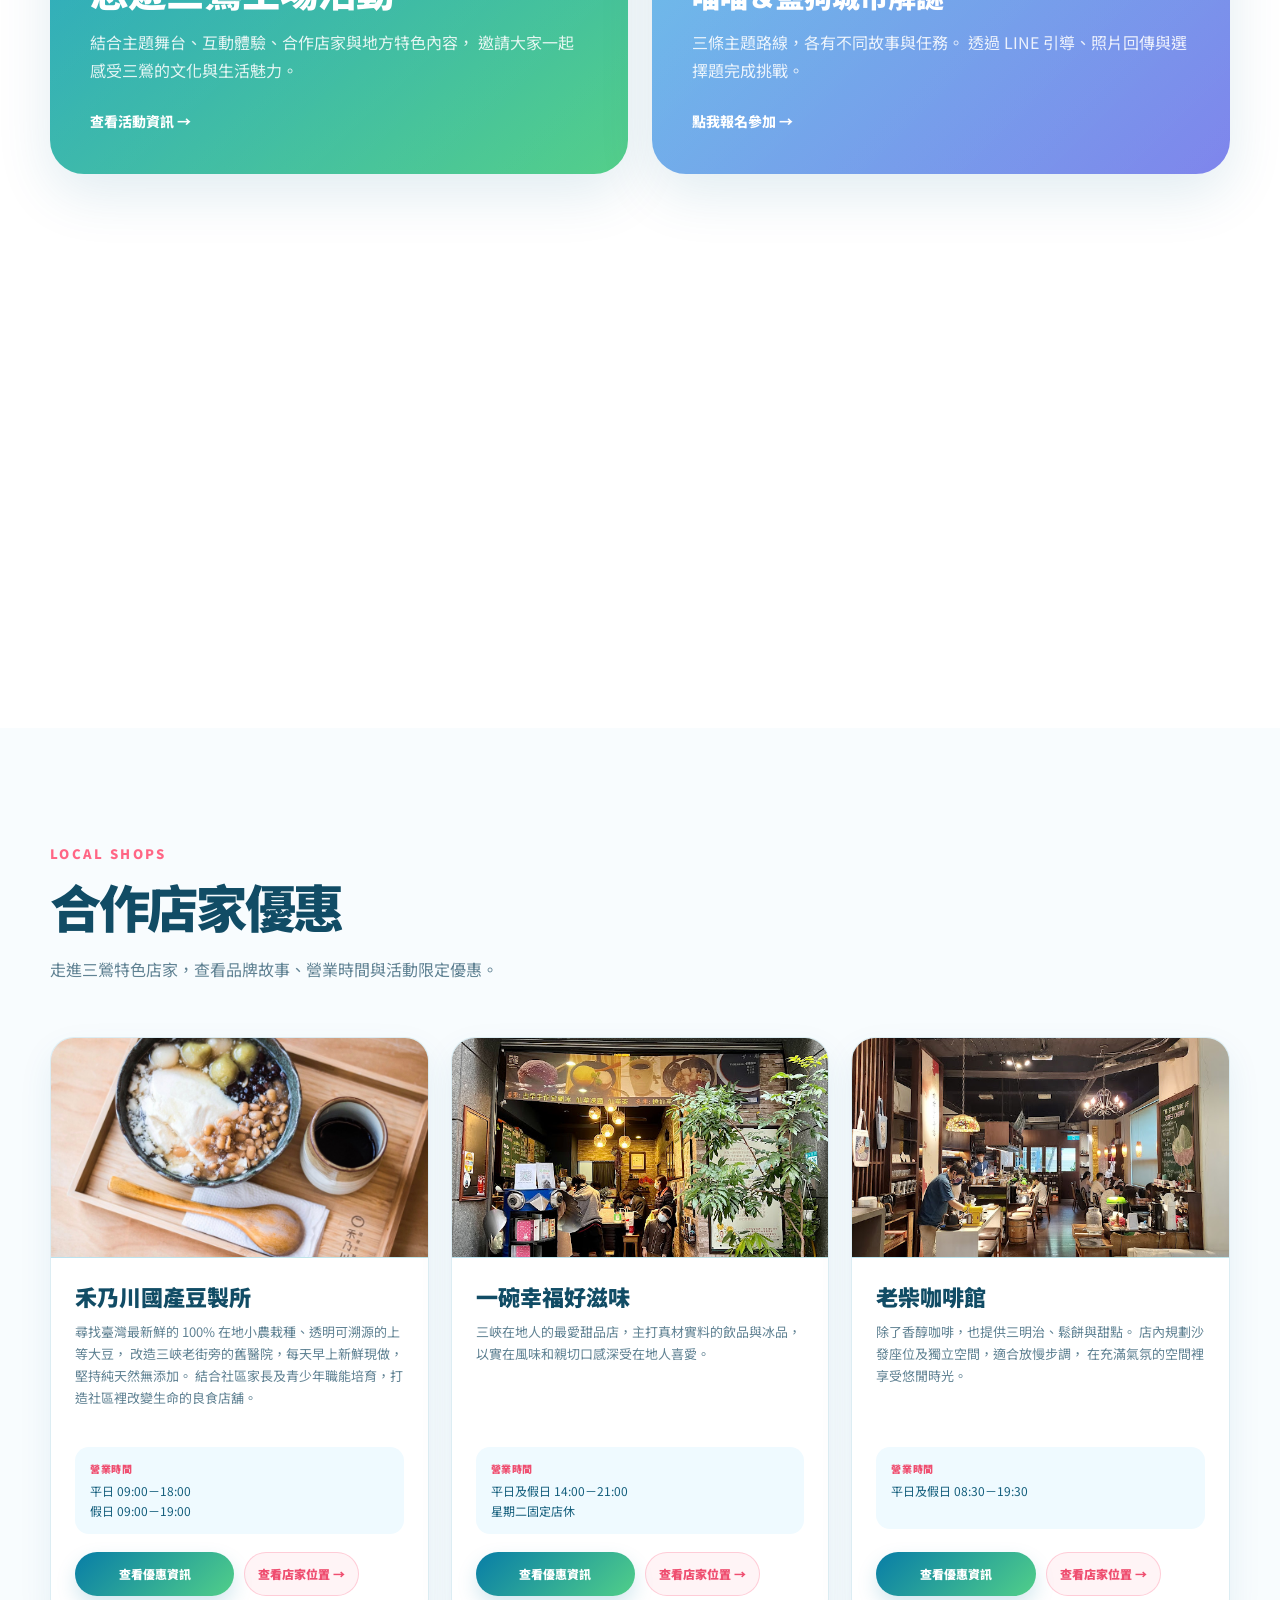
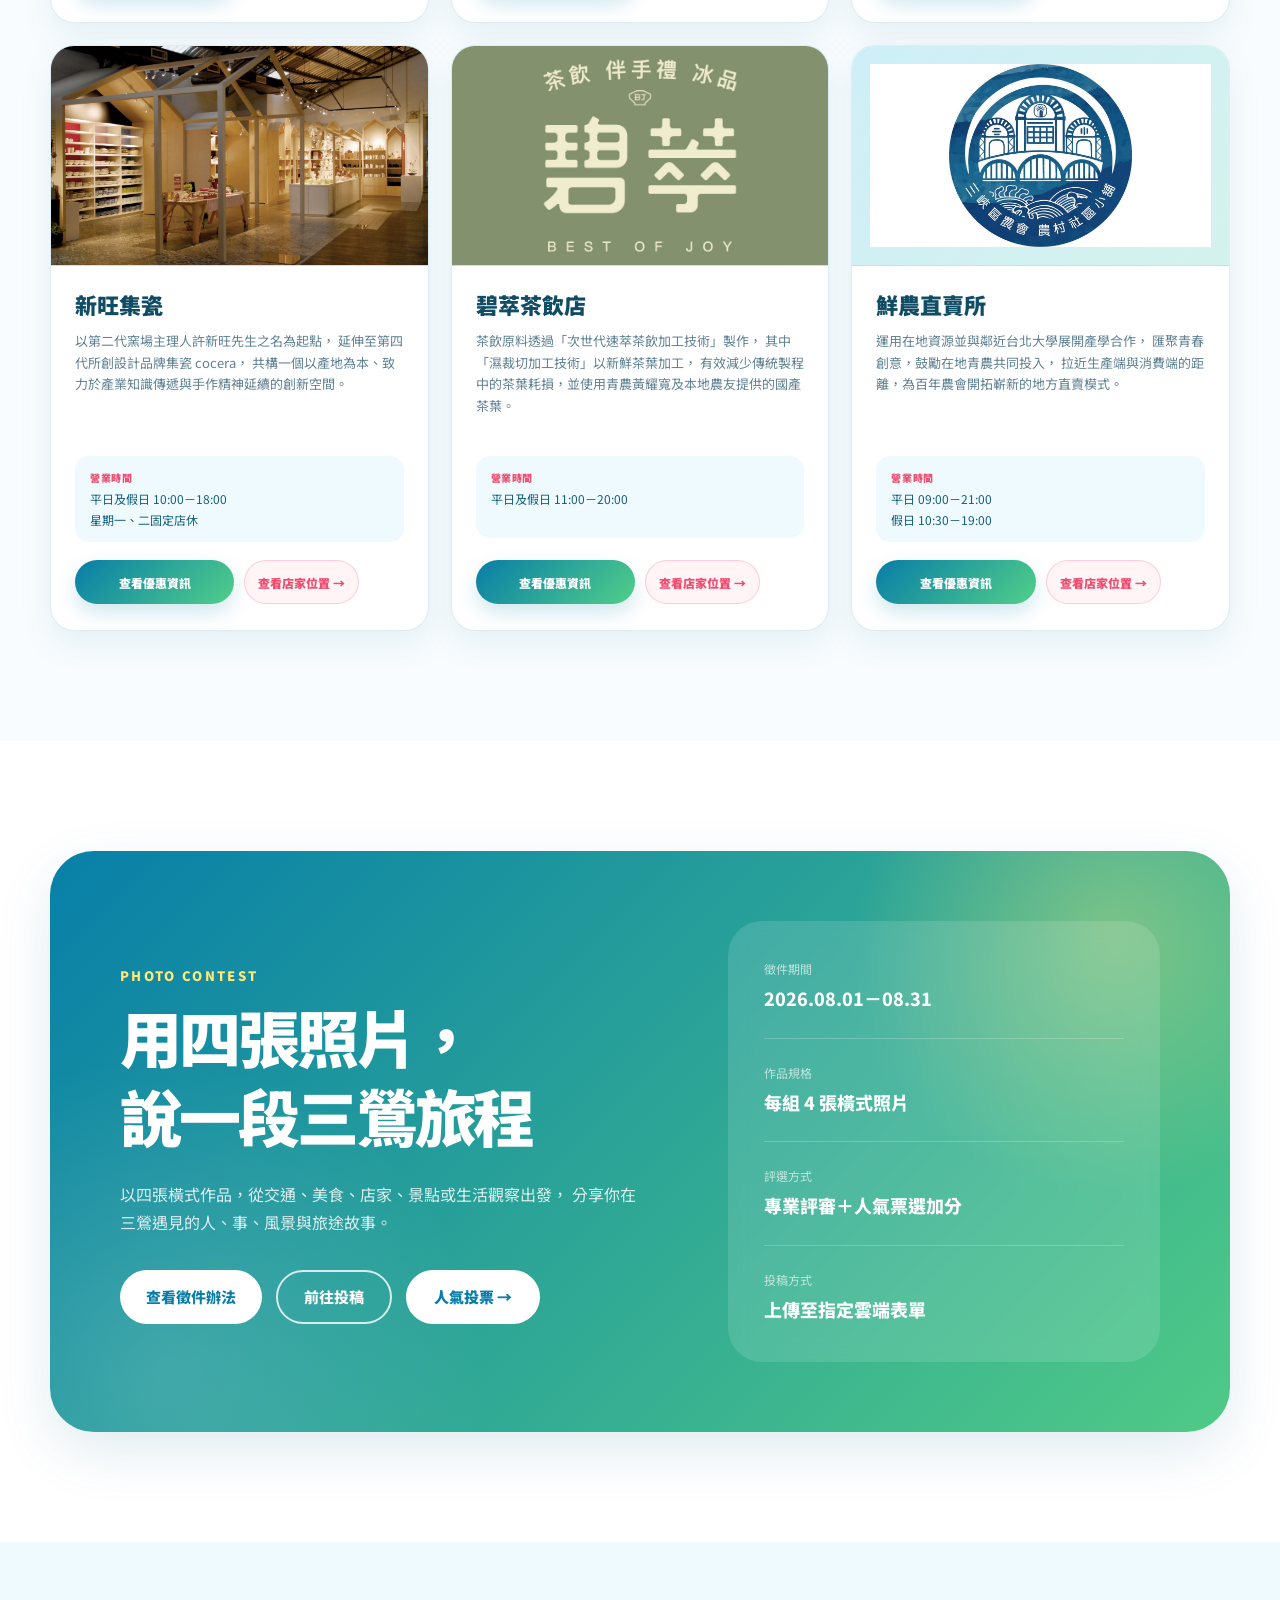
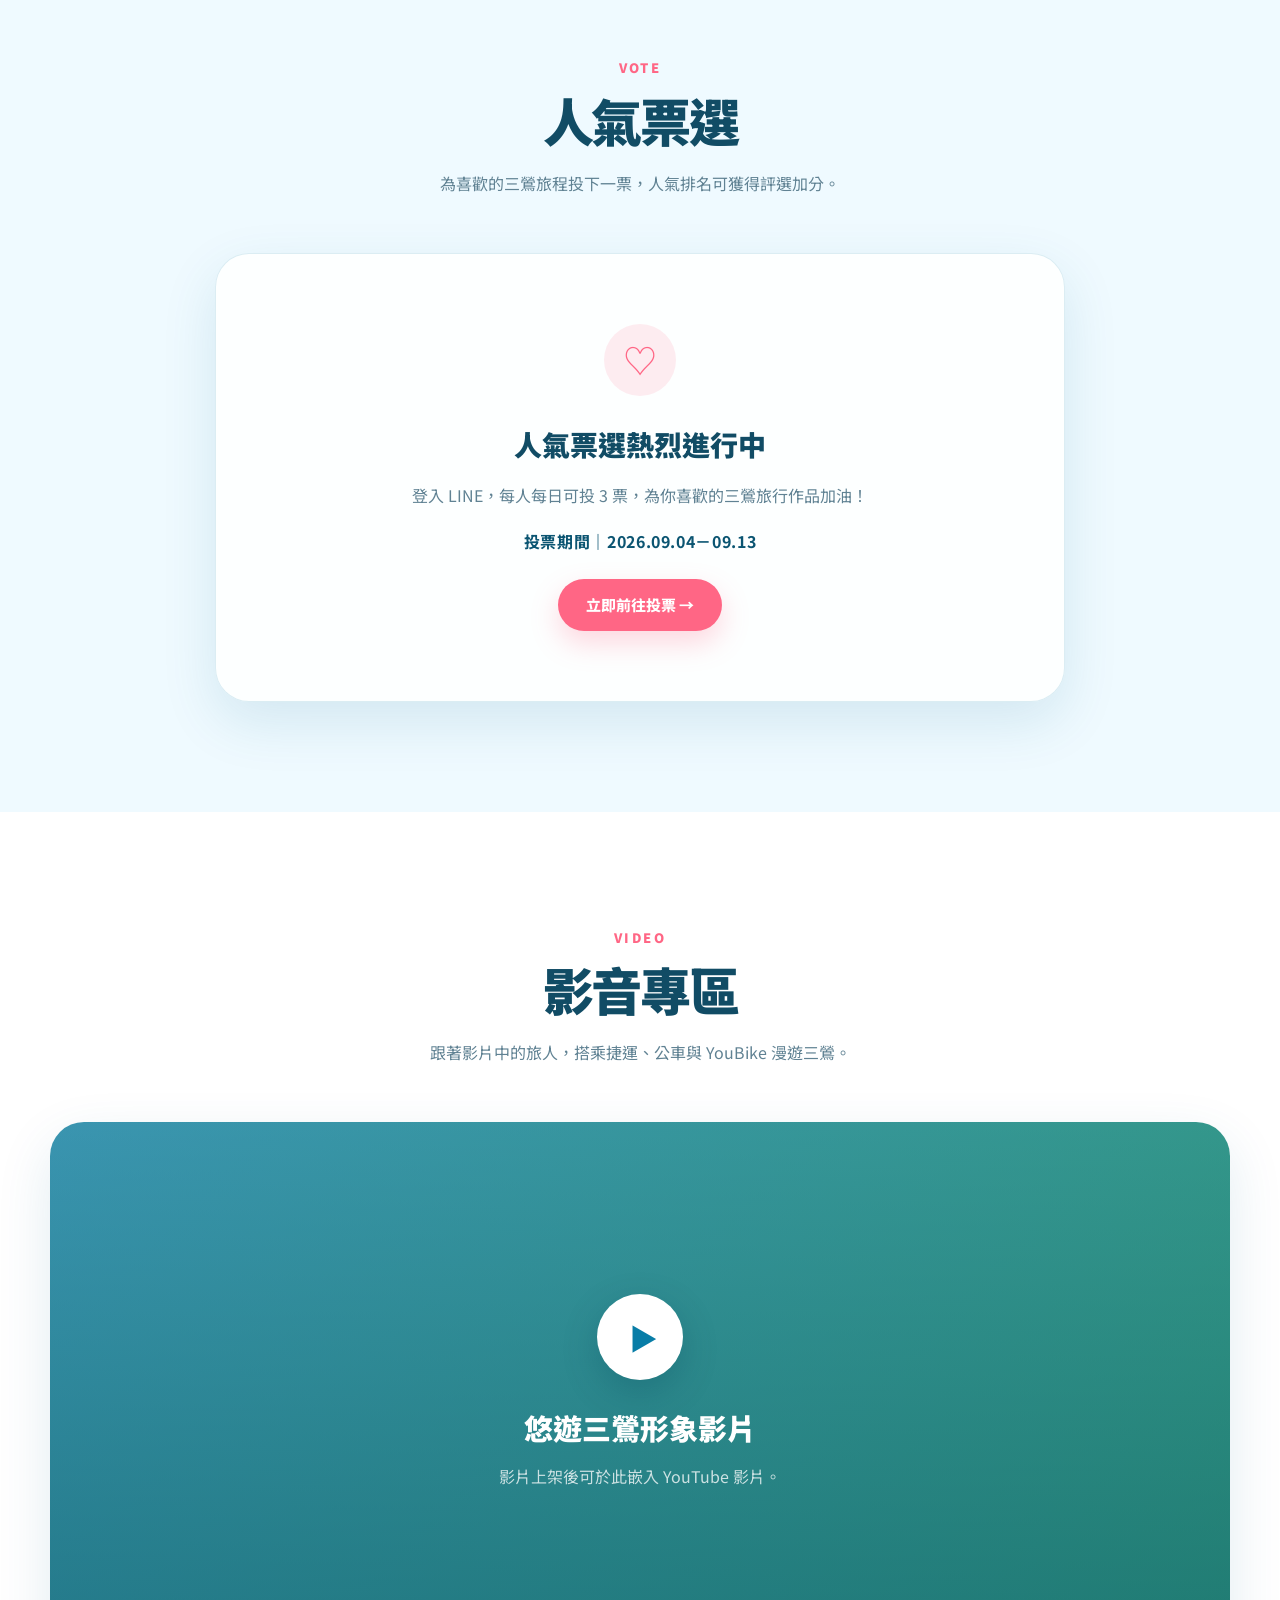
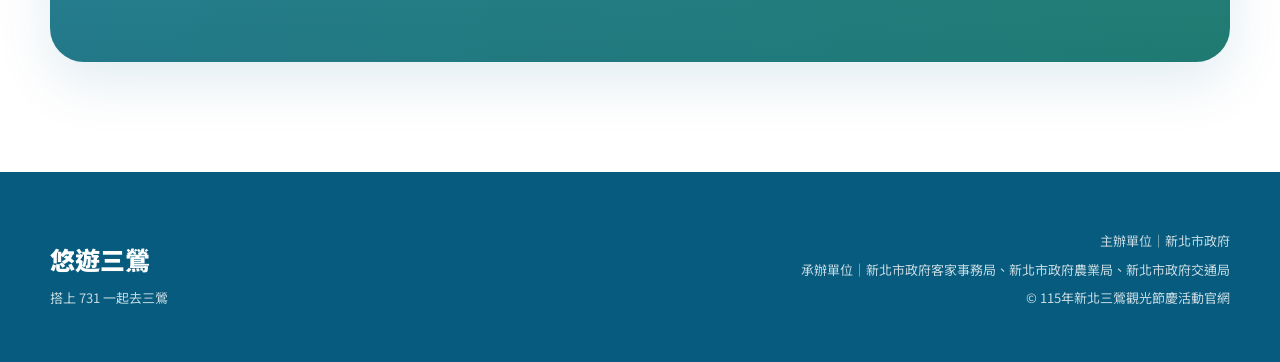
==== commit ad5b5c5e: "Update index.html" ====
--- a/index.html
+++ b/index.html
@@ -91,6 +91,25 @@
   transform: translateY(-2px);
   box-shadow: 0 8px 20px rgba(0, 0, 0, .12);
 }
+
+
+/* 得獎名單最新消息彈窗 */
+.news-result-modal{position:fixed;inset:0;z-index:9999;display:none;align-items:center;justify-content:center;padding:24px}
+.news-result-modal.is-open{display:flex}
+.news-result-backdrop{position:absolute;inset:0;background:rgba(4,43,59,.68);backdrop-filter:blur(5px)}
+.news-result-dialog{position:relative;z-index:1;width:min(760px,100%);max-height:86vh;overflow:auto;padding:34px;border-radius:26px;background:#fff;box-shadow:0 28px 80px rgba(0,0,0,.22)}
+.news-result-close{position:absolute;top:16px;right:18px;width:42px;height:42px;border:0;border-radius:50%;background:#eef7f8;color:#0b5572;font-size:26px;cursor:pointer}
+.news-result-kicker{display:block;margin-bottom:8px;color:#0b8f9b;font-size:13px;font-weight:900;letter-spacing:.12em}
+.news-result-dialog h2{margin:0 50px 10px 0;color:#0b5572;font-size:clamp(25px,4vw,34px);line-height:1.35}
+.news-result-lead{margin:0 0 24px;color:#557987;line-height:1.8}
+.news-result-list{display:grid;grid-template-columns:repeat(2,minmax(0,1fr));gap:12px;margin:0 0 26px}
+.news-result-item{padding:16px 18px;border:1px solid rgba(11,120,158,.12);border-radius:16px;background:#f7fbfb}
+.news-result-item strong{display:block;margin-bottom:5px;color:#0b5572;font-size:15px}
+.news-result-item span{display:block;color:#345f70;font-size:14px;line-height:1.6}
+.news-result-notice{padding:20px 22px;border-radius:18px;background:#eef8f5;color:#345f70;line-height:1.8}
+.news-result-notice strong{color:#087da7}
+body.news-result-open{overflow:hidden}
+@media(max-width:640px){.news-result-dialog{padding:28px 20px 22px}.news-result-list{grid-template-columns:1fr}}
 
 </style>
 
@@ -160,6 +179,16 @@
 </a>
 </div>
 <div class="news-list">
+
+<a class="news-item" href="#" data-open-news-result="">
+<time datetime="2026-09-21"><span>09.21</span><small>2026</small></time>
+<div class="news-content">
+<span class="news-tag">得獎公告</span>
+<h3>悠遊三鶯 × 我的四格旅行｜攝影徵件比賽得獎名單公布</h3>
+</div>
+<span aria-hidden="true" class="news-arrow">→</span>
+</a>
+
 <a class="news-item" href="#">
 <time datetime="2026-08-01">
 <span>08.01</span>
@@ -643,6 +672,31 @@
 </div>
 </section>
 </div>
+
+<div aria-hidden="true" class="news-result-modal" id="news-result-modal">
+<div class="news-result-backdrop" data-close-news-result=""></div>
+<section aria-labelledby="news-result-title" aria-modal="true" class="news-result-dialog" role="dialog">
+<button aria-label="關閉得獎名單" class="news-result-close" data-close-news-result="" type="button">×</button>
+<span class="news-result-kicker">PHOTO CONTEST RESULTS</span>
+<h2 id="news-result-title">悠遊三鶯 × 我的四格旅行<br/>得獎名單</h2>
+<p class="news-result-lead">感謝每一位參賽者用四張照片記錄三鶯旅程。經評選後，本次攝影徵件比賽得獎名單如下：</p>
+<div class="news-result-list">
+<div class="news-result-item"><strong>第一名｜陳O君</strong><span>《藍天下的祖師廟》</span></div>
+<div class="news-result-item"><strong>第二名｜洪O容</strong><span>《他的高度，三鶯的風景》</span></div>
+<div class="news-result-item"><strong>第三名｜林O銘</strong><span>《走進藝境》</span></div>
+<div class="news-result-item"><strong>第四名｜林O妤</strong><span>《跟著我，去美術館旅行》</span></div>
+<div class="news-result-item"><strong>第五名｜林O宇</strong><span>《穿越三鶯》</span></div>
+<div class="news-result-item"><strong>第六名｜吳O諄</strong><span>《慢一點，三峽》</span></div>
+<div class="news-result-item"><strong>第七名｜陳O純</strong><span>《走一趟，遇見》</span></div>
+<div class="news-result-item"><strong>第八名｜吳O珠</strong><span>《一趟旅行，兩座老城》</span></div>
+</div>
+<div class="news-result-notice">
+<strong>得獎聯繫說明</strong><br/>
+主辦單位將於 <strong>2026/9/22～9/30</strong> 期間主動與各得獎人聯繫，並提供獲獎相關資訊及資料填寫表單。請得獎人依通知內容於指定期限內完成表單填寫及回傳，以利後續獎金、獎狀及相關領獎作業辦理。實際通知方式及應備資料，以主辦單位聯繫內容為準。
+</div>
+</section>
+</div>
+
 <footer class="site-footer">
 <div class="footer-inner">
 <div class="footer-brand">
@@ -766,6 +820,13 @@
       }
     });
   
+
+/* 最新消息－攝影比賽得獎名單 */
+const newsResultModal=document.getElementById("news-result-modal");
+document.querySelectorAll("[data-open-news-result]").forEach((button)=>button.addEventListener("click",(event)=>{event.preventDefault();newsResultModal.classList.add("is-open");newsResultModal.setAttribute("aria-hidden","false");document.body.classList.add("news-result-open")}));
+document.querySelectorAll("[data-close-news-result]").forEach((button)=>button.addEventListener("click",()=>{newsResultModal.classList.remove("is-open");newsResultModal.setAttribute("aria-hidden","true");document.body.classList.remove("news-result-open")}));
+document.addEventListener("keydown",(event)=>{if(event.key==="Escape"&&newsResultModal?.classList.contains("is-open")){newsResultModal.classList.remove("is-open");newsResultModal.setAttribute("aria-hidden","true");document.body.classList.remove("news-result-open")}});
+
 </script>
 </body>
 </html>
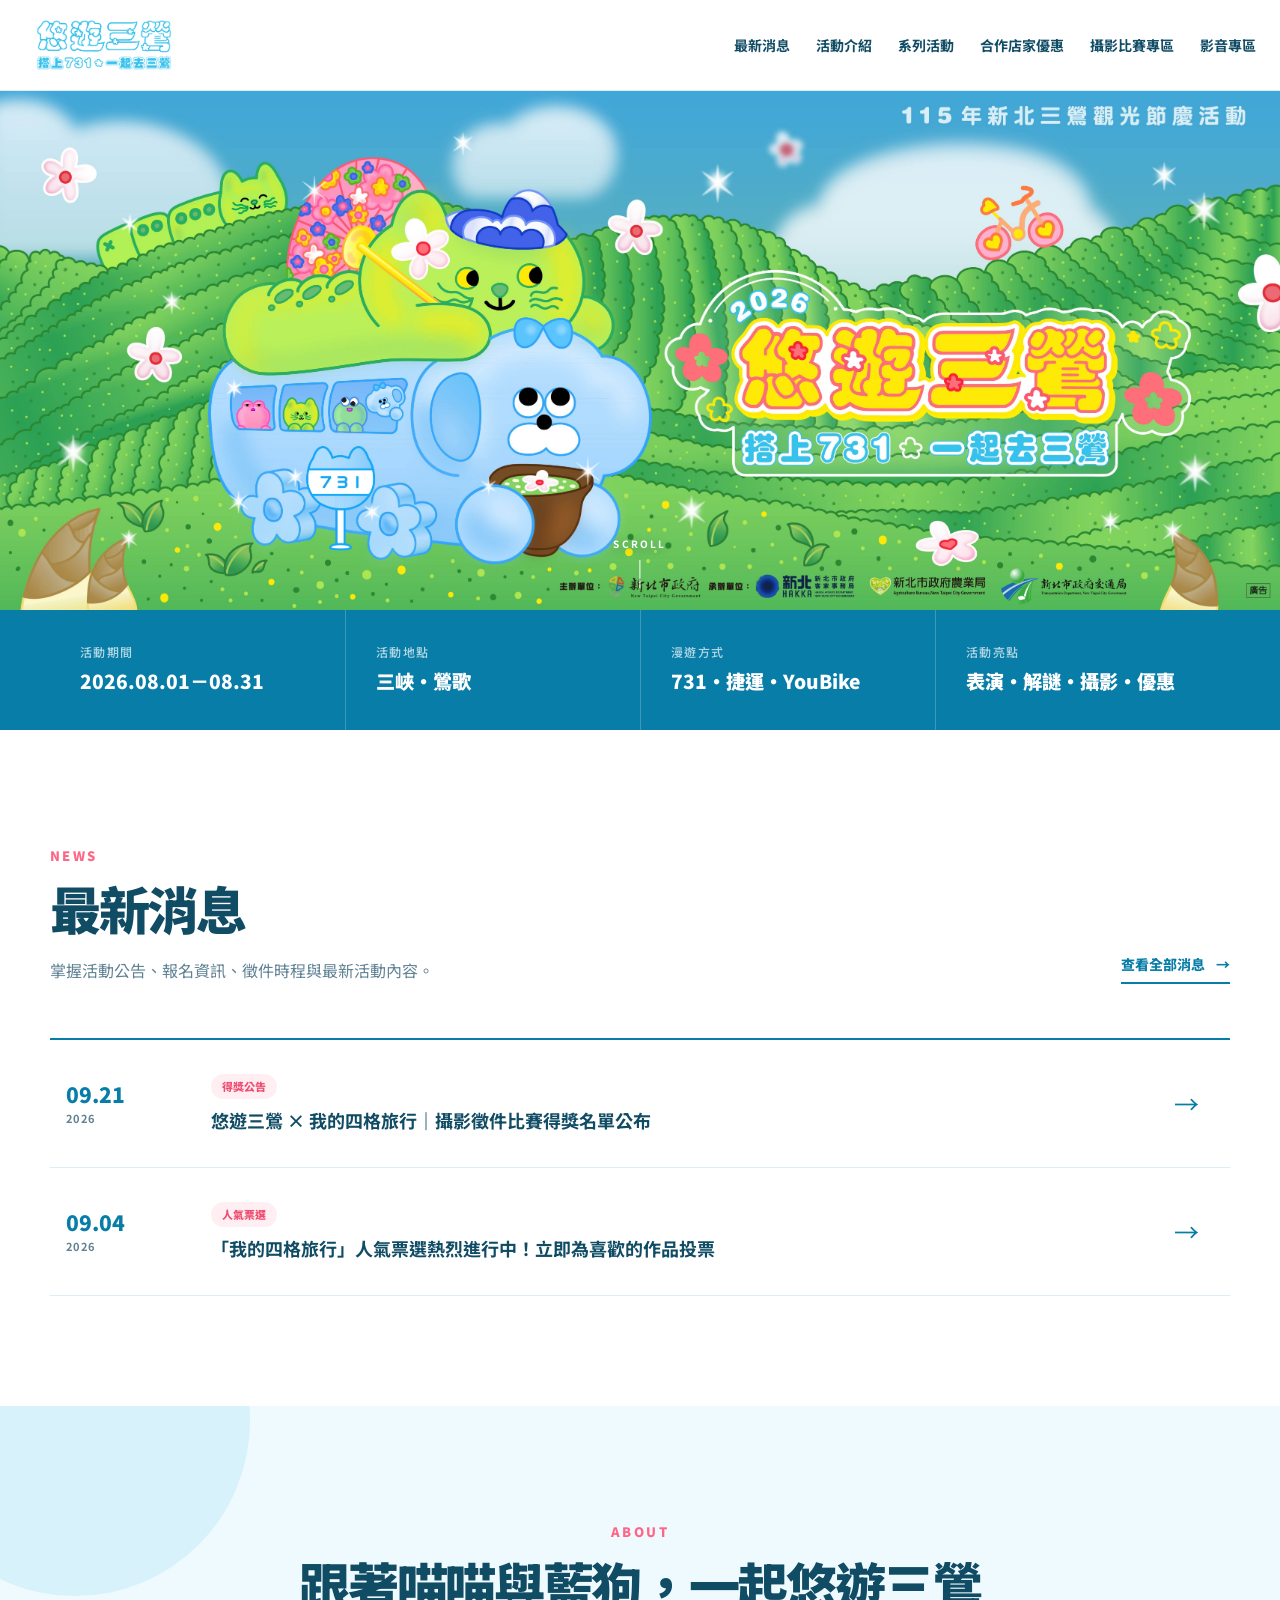
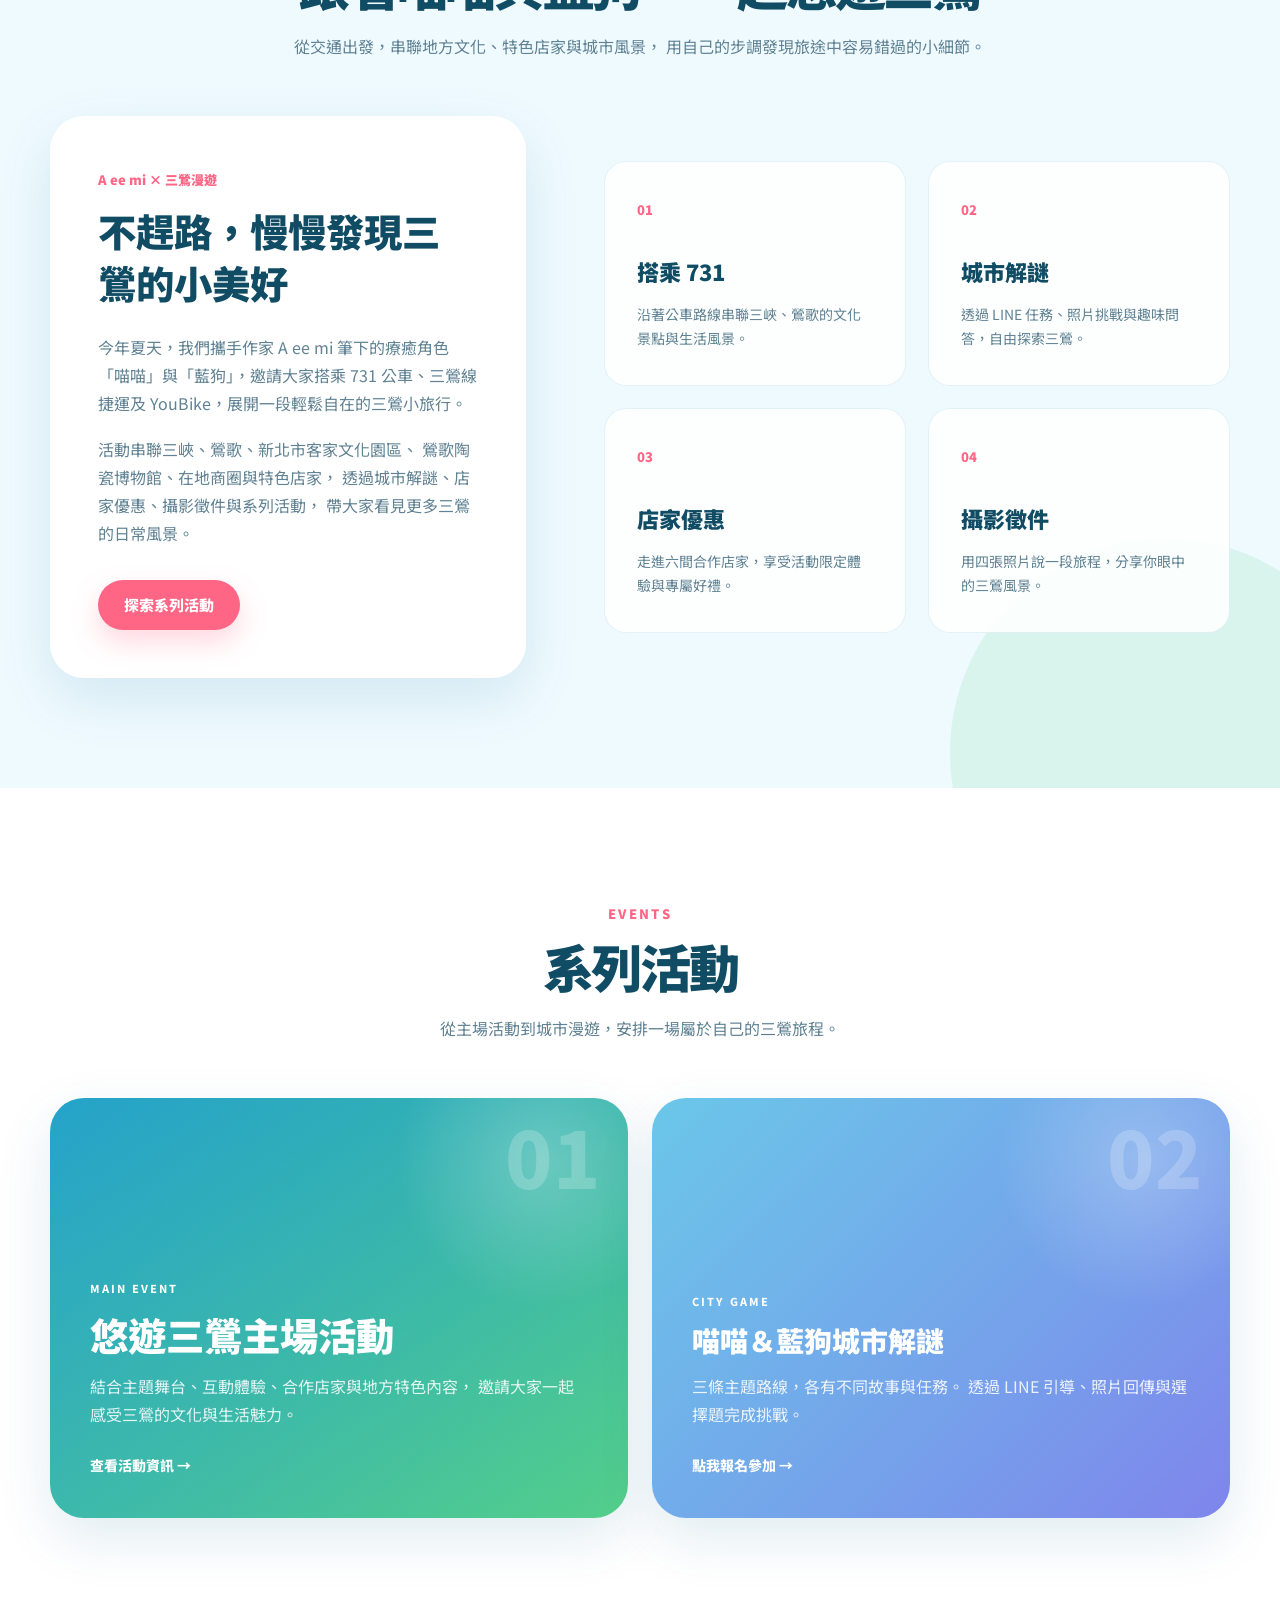
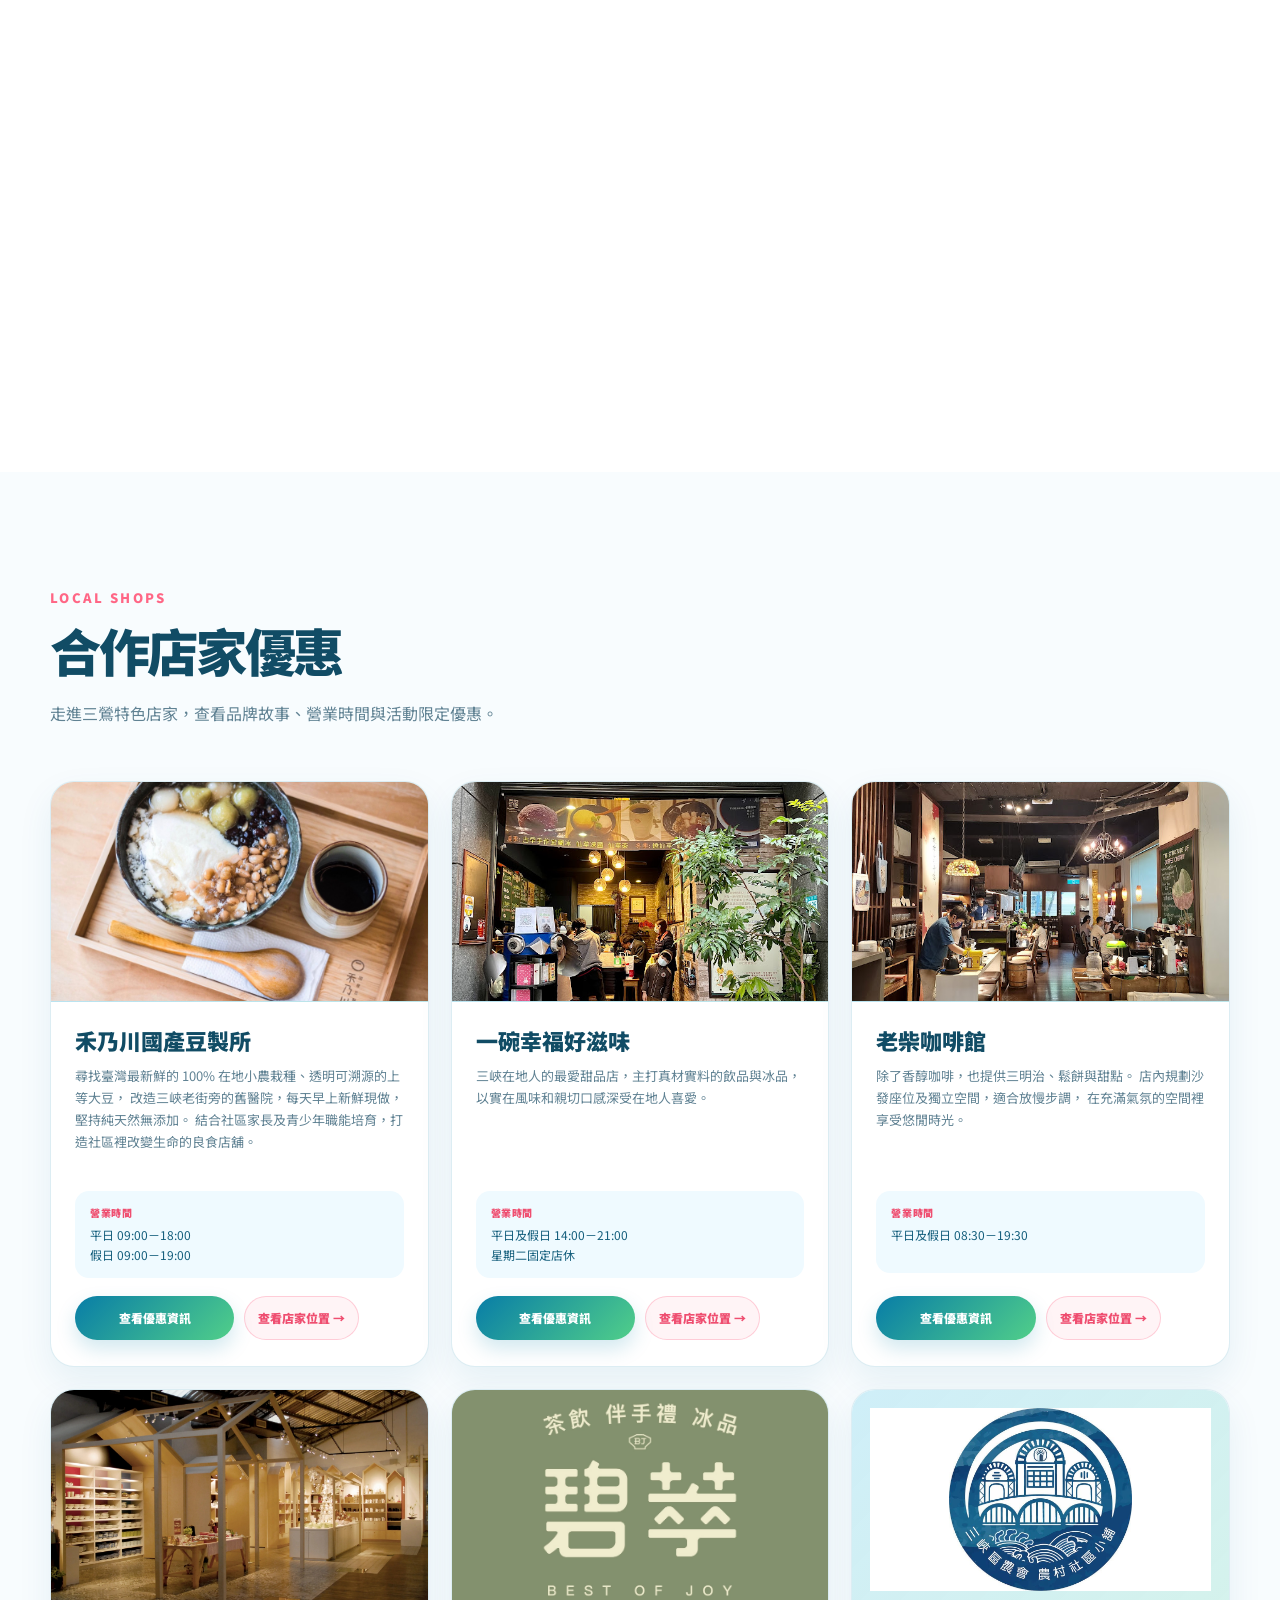
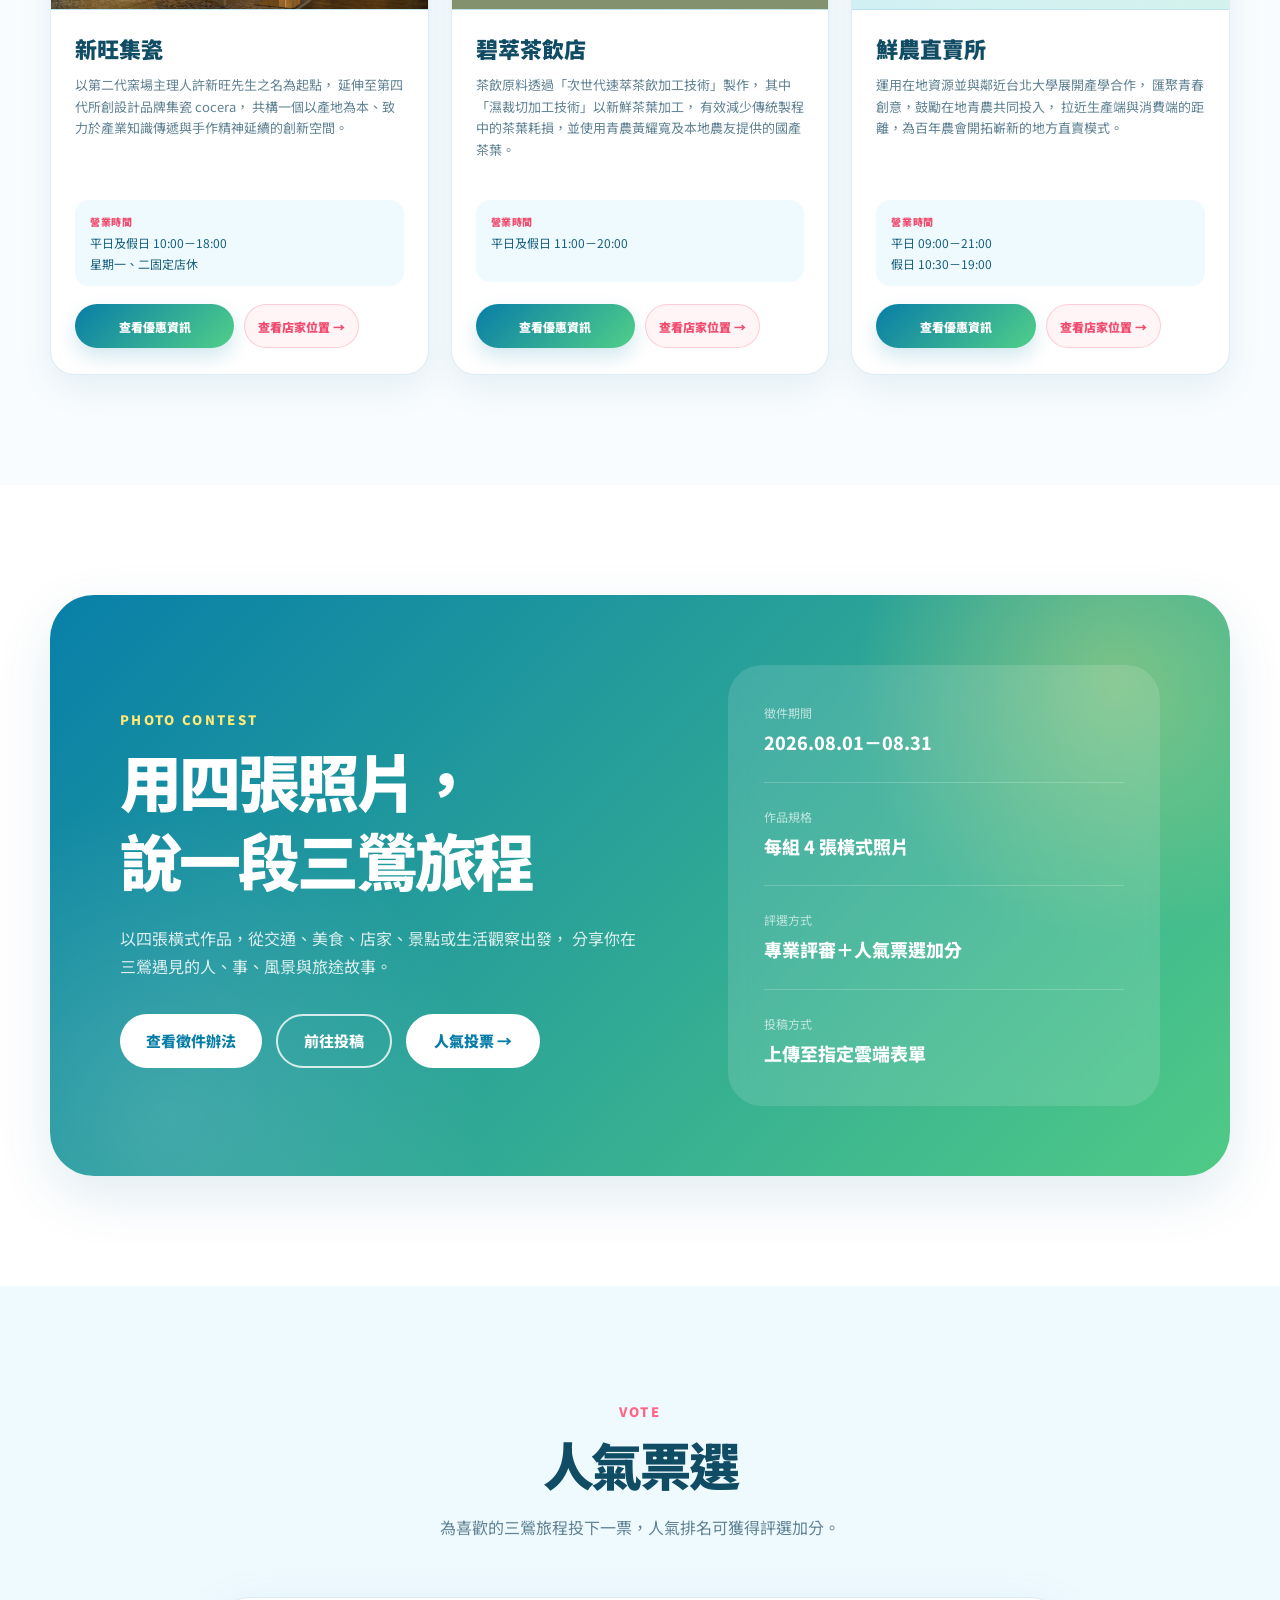
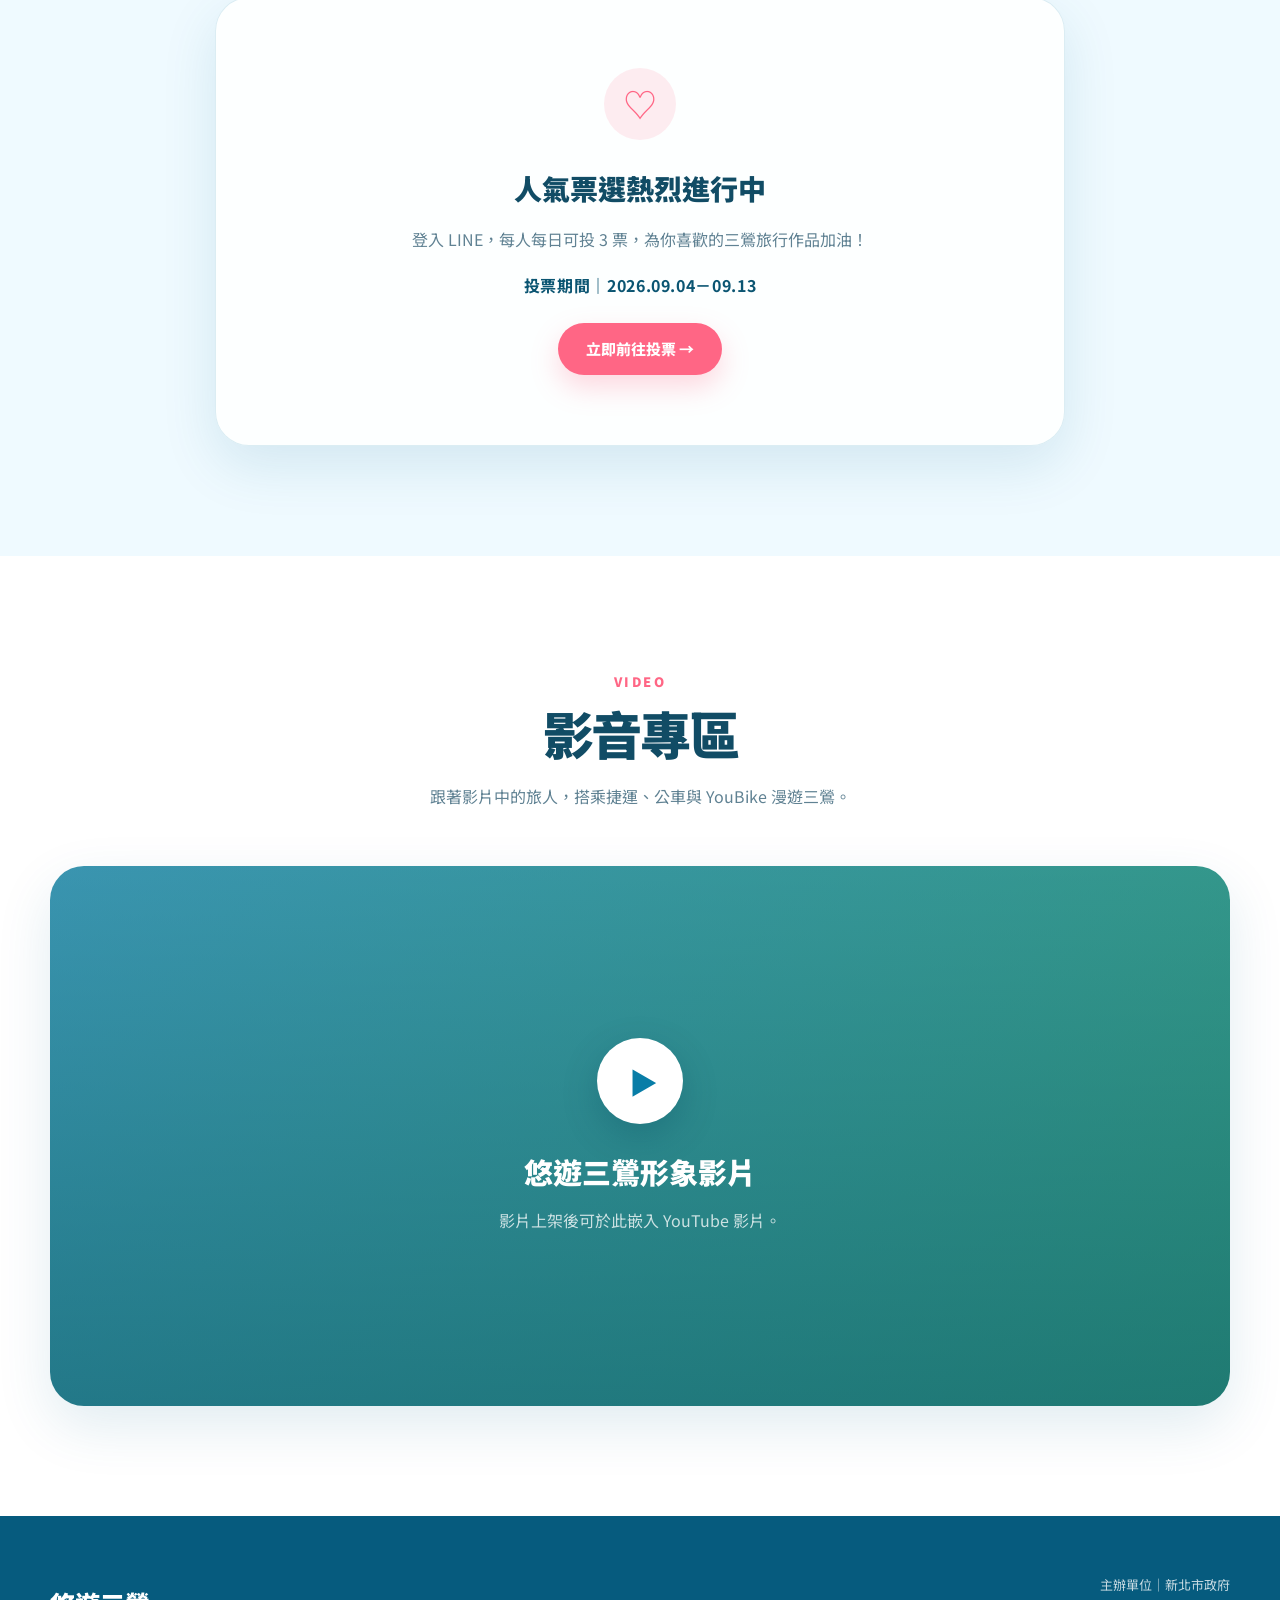
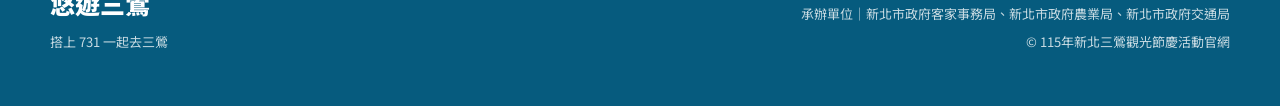
==== commit 435a59fe: "Update index.html" ====
--- a/index.html
+++ b/index.html
@@ -189,28 +189,8 @@
 <span aria-hidden="true" class="news-arrow">→</span>
 </a>
 
-<a class="news-item" href="#">
-<time datetime="2026-08-01">
-<span>08.01</span>
-<small>2026</small>
-</time>
-<div class="news-content">
-<span class="news-tag">活動公告</span>
-<h3>悠遊三鶯活動正式開跑，系列活動資訊陸續公開</h3>
-</div>
-<span aria-hidden="true" class="news-arrow">→</span>
-</a>
-<a class="news-item" href="#">
-<time datetime="2026-08-01">
-<span>08.01</span>
-<small>2026</small>
-</time>
-<div class="news-content">
-<span class="news-tag">攝影徵件</span>
-<h3>用四張橫式照片，記錄一段屬於你的三鶯旅程</h3>
-</div>
-<span aria-hidden="true" class="news-arrow">→</span>
-</a>
+
+
 <a class="news-item" href="vote.html">
 <time datetime="2026-09-04">
 <span>09.04</span>
